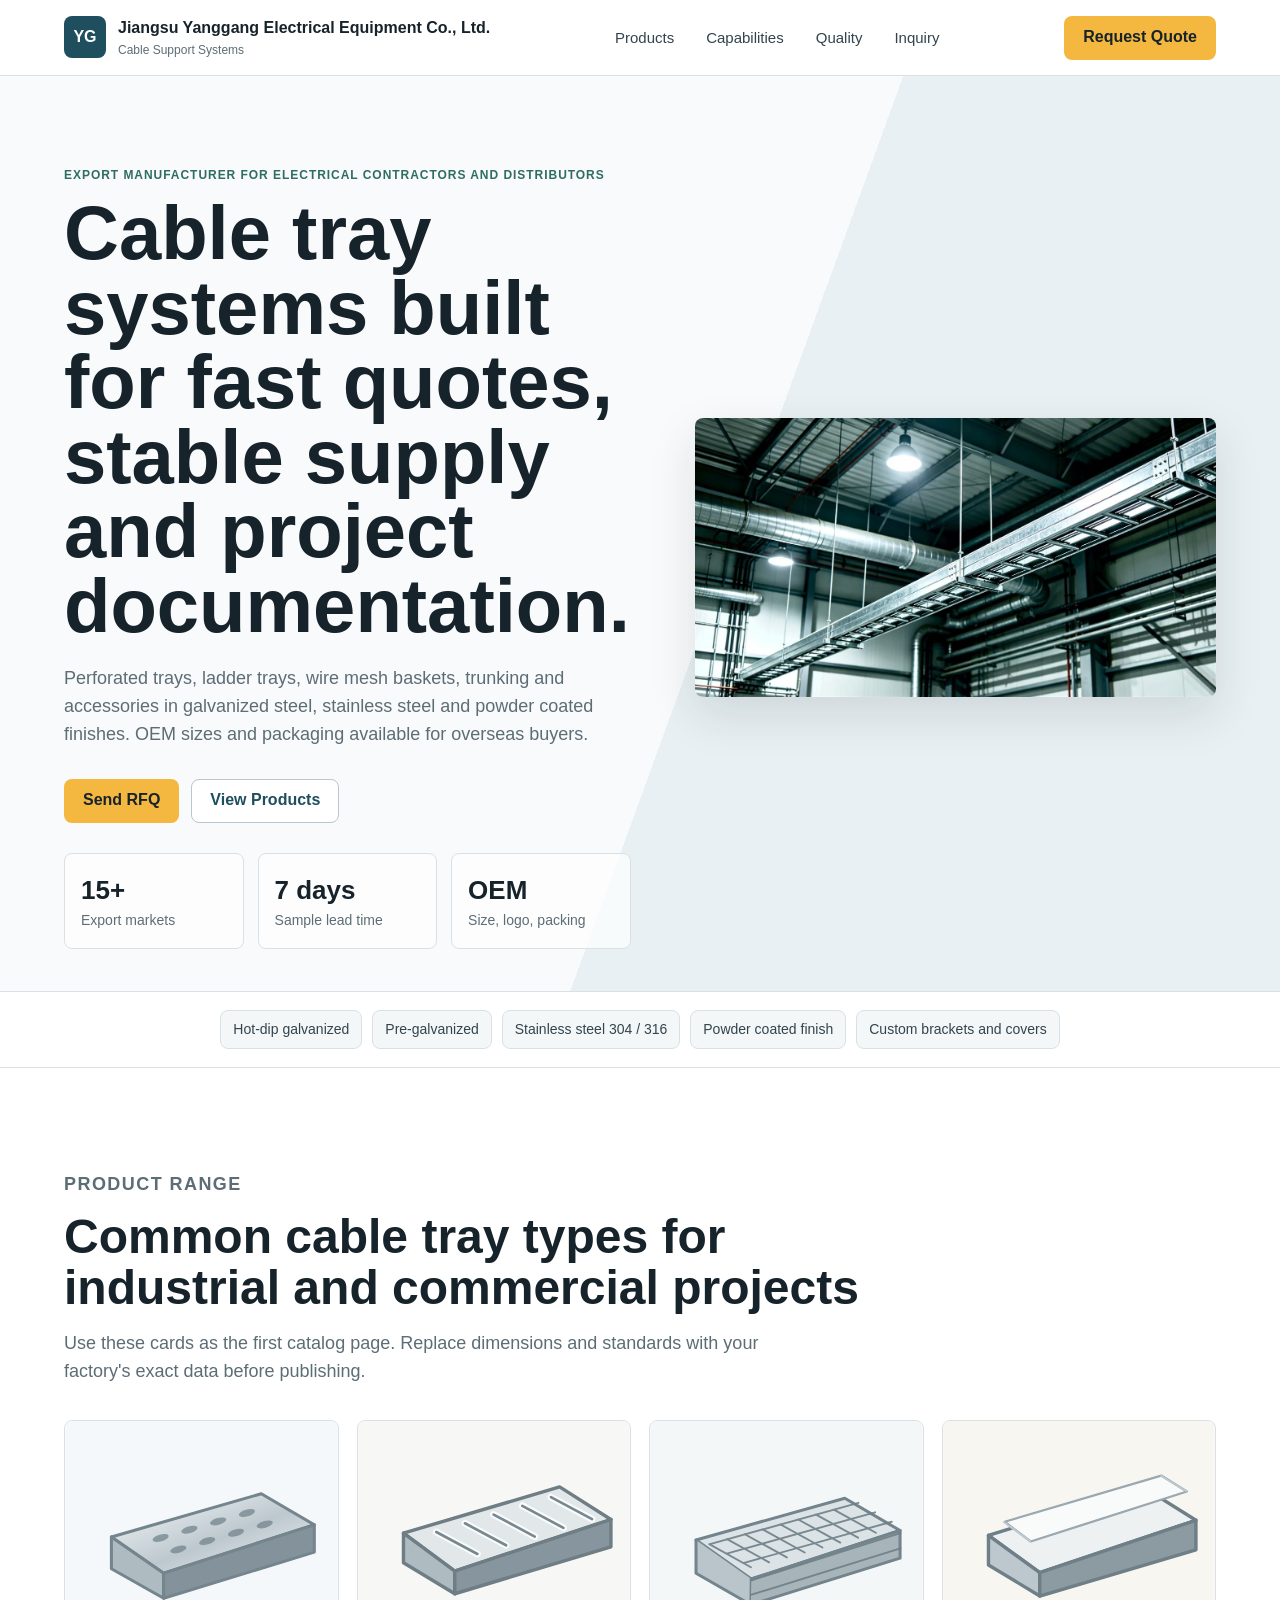
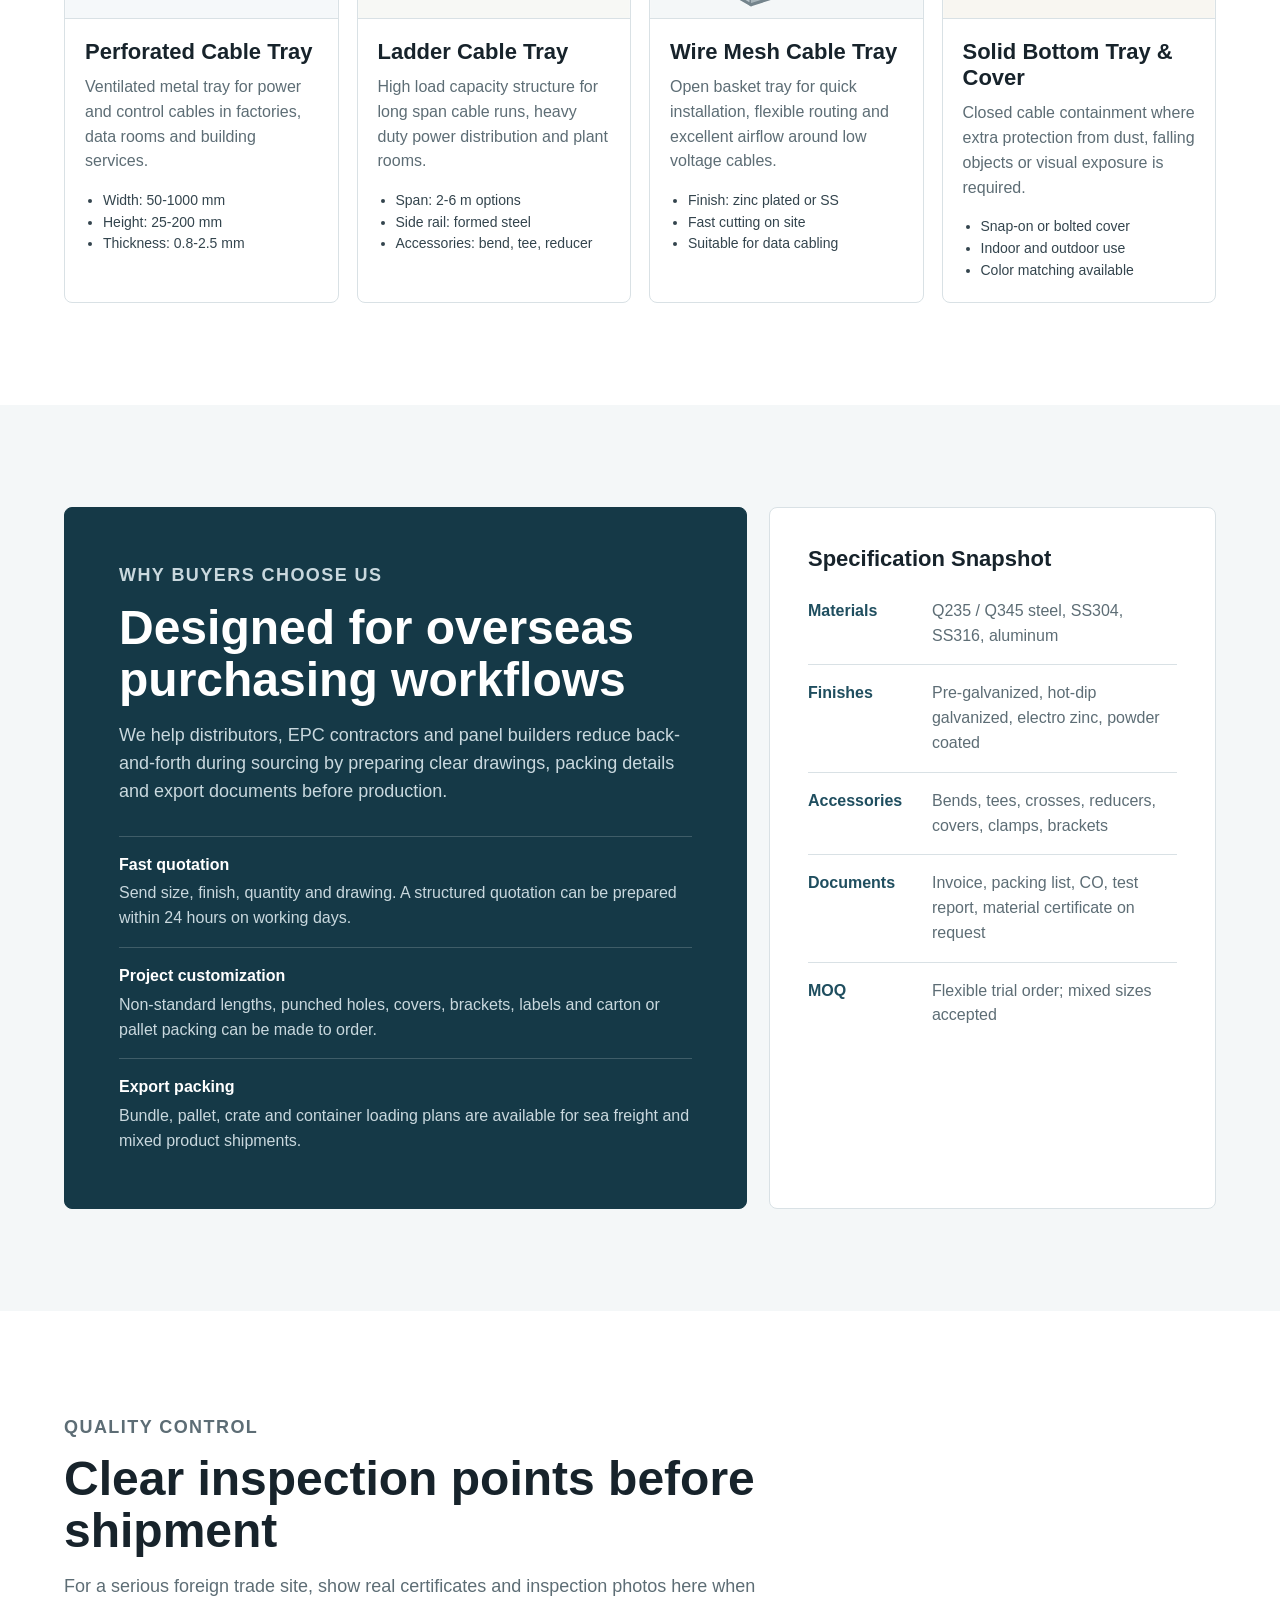
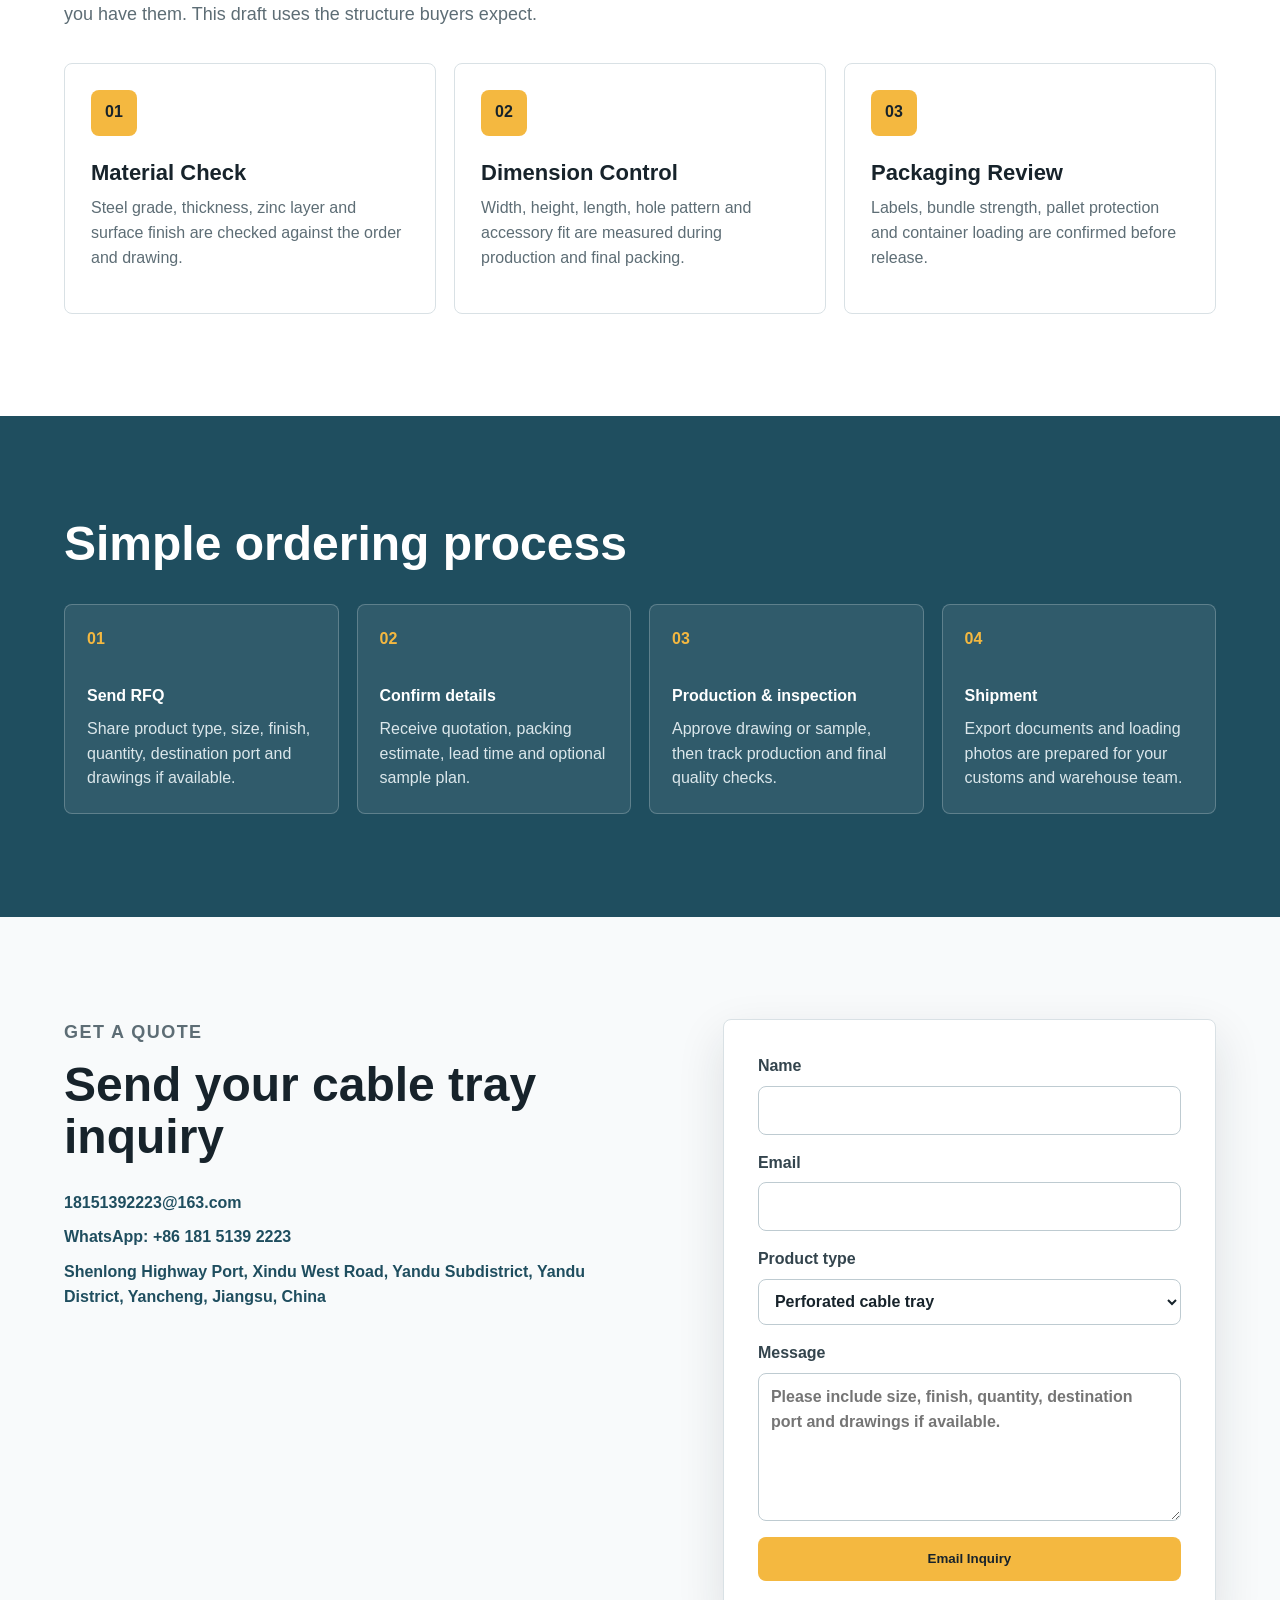
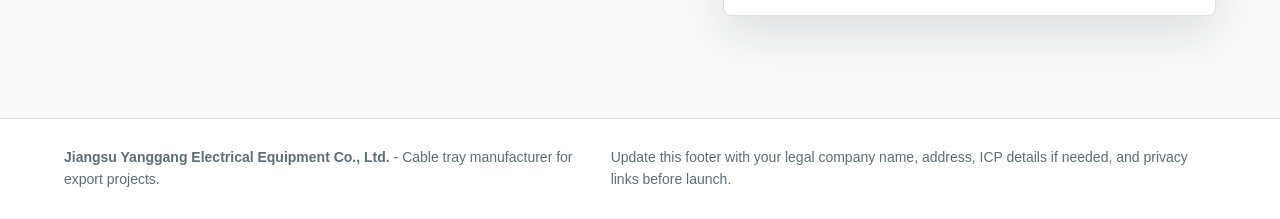
==== index.html @ 9229448a "Clean duplicate HTML and company name" ====
﻿<!doctype html>
<!-- Pages refresh: company name updated. -->
<html lang="en">
  <head>
    <meta charset="utf-8">
    <meta name="viewport" content="width=device-width, initial-scale=1">
    <title>Jiangsu Yanggang Electrical Equipment Co., Ltd. | Cable Tray Manufacturer for Export</title>
    <meta name="description" content="Export-ready cable tray systems: perforated, ladder, wire mesh, trunking and custom accessories with galvanized, stainless steel and powder coated finishes.">
    <link rel="icon" href="[data-uri]" type="image/svg+xml">
    <style>
:root {
  --ink: #17232b;
  --muted: #5d6d75;
  --line: #d9e1e5;
  --paper: #ffffff;
  --soft: #f4f7f8;
  --deep: #1f4e5f;
  --deep-2: #153947;
  --gold: #f4b840;
  --green: #2f6d62;
  --radius: 8px;
  --shadow: 0 18px 48px rgba(23, 35, 43, .12);
}

* {
  box-sizing: border-box;
}

html {
  scroll-behavior: smooth;
}

body {
  margin: 0;
  color: var(--ink);
  font-family: Arial, Helvetica, sans-serif;
  line-height: 1.55;
  background: var(--paper);
}

img {
  display: block;
  max-width: 100%;
}

a {
  color: inherit;
  text-decoration: none;
}

.site-header {
  position: sticky;
  top: 0;
  z-index: 10;
  display: flex;
  align-items: center;
  gap: 22px;
  min-height: 76px;
  padding: 14px clamp(18px, 5vw, 64px);
  background: rgba(255, 255, 255, .94);
  border-bottom: 1px solid var(--line);
  backdrop-filter: blur(14px);
}

.brand {
  display: flex;
  align-items: center;
  gap: 12px;
  min-width: 220px;
}

.brand-mark {
  display: grid;
  place-items: center;
  width: 42px;
  height: 42px;
  border-radius: 8px;
  color: #fff;
  font-weight: 800;
  background: var(--deep);
}

.brand strong,
.brand small {
  display: block;
}

.brand small {
  color: var(--muted);
  font-size: 12px;
}

.site-nav {
  display: flex;
  align-items: center;
  justify-content: center;
  gap: clamp(16px, 3vw, 32px);
  flex: 1;
  color: #33444d;
  font-size: 15px;
}

.site-nav a:hover {
  color: var(--deep);
}

.header-cta,
.btn {
  display: inline-flex;
  align-items: center;
  justify-content: center;
  min-height: 44px;
  padding: 0 18px;
  border: 1px solid transparent;
  border-radius: var(--radius);
  font-weight: 700;
  cursor: pointer;
}

.header-cta,
.btn.primary {
  color: #17232b;
  background: var(--gold);
}

.btn.secondary {
  color: var(--deep);
  background: #fff;
  border-color: #b8c7ce;
}

.nav-toggle {
  display: none;
  width: 42px;
  height: 42px;
  border: 1px solid var(--line);
  border-radius: var(--radius);
  background: #fff;
}

.nav-toggle span {
  display: block;
  width: 18px;
  height: 2px;
  margin: 4px auto;
  background: var(--ink);
}

.hero {
  display: grid;
  grid-template-columns: minmax(0, 1fr) minmax(420px, .92fr);
  align-items: center;
  gap: clamp(30px, 5vw, 70px);
  min-height: calc(100vh - 76px);
  padding: clamp(48px, 7vw, 92px) clamp(18px, 5vw, 64px) 42px;
  overflow: hidden;
  background: linear-gradient(110deg, #f8fafb 0%, #f8fafb 56%, #e8f0f3 56%, #e8f0f3 100%);
}

.eyebrow {
  margin: 0 0 12px;
  color: var(--green);
  font-size: 12px;
  font-weight: 800;
  letter-spacing: .08em;
  text-transform: uppercase;
}

h1,
h2,
h3,
p {
  margin-top: 0;
}

h1 {
  max-width: 820px;
  margin-bottom: 22px;
  font-size: clamp(40px, 6vw, 76px);
  line-height: .98;
  letter-spacing: 0;
}

h2 {
  margin-bottom: 16px;
  font-size: clamp(30px, 4vw, 48px);
  line-height: 1.08;
}

h3 {
  margin-bottom: 10px;
  font-size: 22px;
  line-height: 1.2;
}

.hero-text,
.section-head p,
.contact-copy p,
.panel p {
  max-width: 720px;
  color: var(--muted);
  font-size: 18px;
}

.hero-actions {
  display: flex;
  flex-wrap: wrap;
  gap: 12px;
  margin: 30px 0;
}

.hero-stats {
  display: grid;
  grid-template-columns: repeat(3, minmax(0, 1fr));
  gap: 14px;
  max-width: 620px;
  margin: 0;
}

.hero-stats div {
  padding: 16px;
  border: 1px solid var(--line);
  border-radius: var(--radius);
  background: rgba(255, 255, 255, .72);
}

.hero-stats dt {
  font-size: 26px;
  font-weight: 800;
}

.hero-stats dd {
  margin: 0;
  color: var(--muted);
  font-size: 14px;
}

.hero-media img {
  width: min(760px, 100%);
  margin-inline: auto;
  border-radius: var(--radius);
  box-shadow: var(--shadow);
}

.trust-strip {
  display: flex;
  flex-wrap: wrap;
  justify-content: center;
  gap: 10px;
  padding: 18px clamp(18px, 5vw, 64px);
  border-top: 1px solid var(--line);
  border-bottom: 1px solid var(--line);
  background: #fff;
}

.trust-strip span {
  padding: 8px 12px;
  border: 1px solid var(--line);
  border-radius: var(--radius);
  color: #33444d;
  font-size: 14px;
  background: var(--soft);
}

.section,
.split-section,
.contact-section,
.process {
  padding: clamp(62px, 8vw, 112px) clamp(18px, 5vw, 64px);
}

.section-head {
  max-width: 880px;
  margin-bottom: 34px;
}

.product-grid {
  display: grid;
  grid-template-columns: repeat(4, minmax(0, 1fr));
  gap: 18px;
}

.product-card {
  display: flex;
  flex-direction: column;
  overflow: hidden;
  border: 1px solid var(--line);
  border-radius: var(--radius);
  background: #fff;
}

.product-card img {
  aspect-ratio: 1.38;
  width: 100%;
  object-fit: cover;
  border-bottom: 1px solid var(--line);
}

.product-card div {
  padding: 20px;
}

.product-card p,
.quality-grid p,
.process span,
.feature-list span,
.site-footer p {
  color: var(--muted);
}

.product-card ul {
  padding-left: 18px;
  margin: 16px 0 0;
  color: #33444d;
  font-size: 14px;
}

.split-section {
  display: grid;
  grid-template-columns: minmax(0, 1.1fr) minmax(320px, .72fr);
  gap: 22px;
  background: var(--soft);
}

.panel,
.spec-table,
.quality-grid > div,
.inquiry-form {
  border-radius: var(--radius);
  border: 1px solid var(--line);
  background: #fff;
}

.panel.dark {
  padding: clamp(28px, 5vw, 54px);
  color: #fff;
  background: var(--deep-2);
  border-color: var(--deep-2);
}

.panel.dark .eyebrow,
.panel.dark p,
.panel.dark span {
  color: #c9d8de;
}

.feature-list {
  display: grid;
  gap: 16px;
  margin-top: 30px;
}

.feature-list div {
  padding-top: 16px;
  border-top: 1px solid rgba(255, 255, 255, .18);
}

.feature-list strong,
.feature-list span {
  display: block;
}

.feature-list strong {
  margin-bottom: 4px;
  color: #fff;
}

.spec-table {
  padding: clamp(24px, 4vw, 38px);
}

.spec-table dl {
  margin: 0;
}

.spec-table div {
  display: grid;
  grid-template-columns: 110px 1fr;
  gap: 14px;
  padding: 16px 0;
  border-bottom: 1px solid var(--line);
}

.spec-table div:last-child {
  border-bottom: 0;
}

.spec-table dt {
  color: var(--deep);
  font-weight: 800;
}

.spec-table dd {
  margin: 0;
  color: var(--muted);
}

.quality {
  background: #fff;
}

.quality-grid {
  display: grid;
  grid-template-columns: repeat(3, minmax(0, 1fr));
  gap: 18px;
}

.quality-grid > div {
  padding: 26px;
}

.icon {
  display: inline-flex;
  align-items: center;
  justify-content: center;
  width: 46px;
  height: 46px;
  margin-bottom: 24px;
  border-radius: var(--radius);
  color: #17232b;
  font-weight: 800;
  background: var(--gold);
}

.process {
  color: #fff;
  background: var(--deep);
}

.process h2 {
  max-width: 720px;
}

.process ol {
  display: grid;
  grid-template-columns: repeat(4, minmax(0, 1fr));
  gap: 18px;
  padding: 0;
  margin: 34px 0 0;
  list-style: none;
  counter-reset: steps;
}

.process li {
  counter-increment: steps;
  min-height: 188px;
  padding: 22px;
  border: 1px solid rgba(255, 255, 255, .22);
  border-radius: var(--radius);
  background: rgba(255, 255, 255, .08);
}

.process li::before {
  content: counter(steps, decimal-leading-zero);
  display: block;
  margin-bottom: 32px;
  color: var(--gold);
  font-weight: 800;
}

.process strong,
.process span {
  display: block;
}

.process span {
  margin-top: 8px;
  color: #dbe7eb;
}

.contact-section {
  display: grid;
  grid-template-columns: minmax(0, .85fr) minmax(360px, .72fr);
  gap: clamp(28px, 6vw, 82px);
  align-items: start;
  background: #f8fafb;
}

.contact-lines {
  display: grid;
  gap: 10px;
  margin-top: 28px;
  color: var(--deep);
  font-weight: 700;
}

.inquiry-form {
  display: grid;
  gap: 16px;
  padding: clamp(22px, 4vw, 34px);
  box-shadow: var(--shadow);
}

label {
  display: grid;
  gap: 7px;
  color: #33444d;
  font-weight: 700;
}

input,
select,
textarea {
  width: 100%;
  min-height: 46px;
  padding: 11px 12px;
  border: 1px solid #becbd1;
  border-radius: var(--radius);
  color: var(--ink);
  font: inherit;
  background: #fff;
}

textarea {
  resize: vertical;
}

input:focus,
select:focus,
textarea:focus {
  outline: 3px solid rgba(244, 184, 64, .35);
  border-color: #c9901f;
}

.site-footer {
  display: flex;
  justify-content: space-between;
  gap: 22px;
  padding: 28px clamp(18px, 5vw, 64px);
  border-top: 1px solid var(--line);
  background: #fff;
}

.site-footer p {
  margin: 0;
  font-size: 14px;
}

@media (max-width: 1080px) {
  .hero,
  .split-section,
  .contact-section {
    grid-template-columns: 1fr;
  }

  .hero {
    min-height: auto;
    background: #f8fafb;
  }

  .product-grid,
  .process ol {
    grid-template-columns: repeat(2, minmax(0, 1fr));
  }
}

@media (max-width: 760px) {
  .site-header {
    min-height: 68px;
    padding: 12px 16px;
  }

  .brand {
    min-width: 0;
  }

  .brand small,
  .header-cta {
    display: none;
  }

  .nav-toggle {
    display: block;
    margin-left: auto;
  }

  .site-nav {
    position: absolute;
    left: 16px;
    right: 16px;
    top: 68px;
    display: none;
    flex-direction: column;
    align-items: stretch;
    gap: 0;
    padding: 10px;
    border: 1px solid var(--line);
    border-radius: var(--radius);
    background: #fff;
    box-shadow: var(--shadow);
  }

  .site-nav.is-open {
    display: flex;
  }

  .site-nav a {
    padding: 12px;
  }

  h1 {
    font-size: 42px;
  }

  .hero-stats,
  .product-grid,
  .quality-grid,
  .process ol {
    grid-template-columns: 1fr;
  }

  .spec-table div {
    grid-template-columns: 1fr;
    gap: 4px;
  }

  .site-footer {
    display: block;
  }

  .site-footer p + p {
    margin-top: 10px;
  }
}

</style>
  </head>
  <body>
    <header class="site-header">
      <a class="brand" href="#top" aria-label="Jiangsu Yanggang Electrical Equipment Co., Ltd. home">
        <span class="brand-mark">YG</span>
        <span>
          <strong>Jiangsu Yanggang Electrical Equipment Co., Ltd.</strong>
          <small>Cable Support Systems</small>
        </span>
      </a>
      <button class="nav-toggle" type="button" aria-expanded="false" aria-controls="site-nav">
        <span></span><span></span><span></span>
      </button>
      <nav id="site-nav" class="site-nav" aria-label="Primary navigation">
        <a href="#products">Products</a>
        <a href="#capabilities">Capabilities</a>
        <a href="#quality">Quality</a>
        <a href="#contact">Inquiry</a>
      </nav>
      <a class="header-cta" href="#contact">Request Quote</a>
    </header>

    <main id="top">
      <section class="hero">
        <div class="hero-copy">
          <p class="eyebrow">Export manufacturer for electrical contractors and distributors</p>
          <h1>Cable tray systems built for fast quotes, stable supply and project documentation.</h1>
          <p class="hero-text">Perforated trays, ladder trays, wire mesh baskets, trunking and accessories in galvanized steel, stainless steel and powder coated finishes. OEM sizes and packaging available for overseas buyers.</p>
          <div class="hero-actions">
            <a class="btn primary" href="#contact">Send RFQ</a>
            <a class="btn secondary" href="#products">View Products</a>
          </div>
          <dl class="hero-stats" aria-label="Company highlights">
            <div><dt>15+</dt><dd>Export markets</dd></div>
            <div><dt>7 days</dt><dd>Sample lead time</dd></div>
            <div><dt>OEM</dt><dd>Size, logo, packing</dd></div>
          </dl>
        </div>
        <div class="hero-media">
          <img src="[data-uri]" alt="Galvanized ladder cable tray installed in an industrial plant">
        </div>
      </section>

      <section class="trust-strip" aria-label="Buyer trust signals">
        <span>Hot-dip galvanized</span>
        <span>Pre-galvanized</span>
        <span>Stainless steel 304 / 316</span>
        <span>Powder coated finish</span>
        <span>Custom brackets and covers</span>
      </section>

      <section id="products" class="section">
        <div class="section-head">
          <p class="eyebrow">Product range</p>
          <h2>Common cable tray types for industrial and commercial projects</h2>
          <p>Use these cards as the first catalog page. Replace dimensions and standards with your factory's exact data before publishing.</p>
        </div>
        <div class="product-grid">
          <article class="product-card">
            <img src="[data-uri]" alt="Perforated cable tray">
            <div>
              <h3>Perforated Cable Tray</h3>
              <p>Ventilated metal tray for power and control cables in factories, data rooms and building services.</p>
              <ul>
                <li>Width: 50-1000 mm</li>
                <li>Height: 25-200 mm</li>
                <li>Thickness: 0.8-2.5 mm</li>
              </ul>
            </div>
          </article>
          <article class="product-card">
            <img src="[data-uri]" alt="Ladder cable tray">
            <div>
              <h3>Ladder Cable Tray</h3>
              <p>High load capacity structure for long span cable runs, heavy duty power distribution and plant rooms.</p>
              <ul>
                <li>Span: 2-6 m options</li>
                <li>Side rail: formed steel</li>
                <li>Accessories: bend, tee, reducer</li>
              </ul>
            </div>
          </article>
          <article class="product-card">
            <img src="[data-uri]" alt="Wire mesh cable tray">
            <div>
              <h3>Wire Mesh Cable Tray</h3>
              <p>Open basket tray for quick installation, flexible routing and excellent airflow around low voltage cables.</p>
              <ul>
                <li>Finish: zinc plated or SS</li>
                <li>Fast cutting on site</li>
                <li>Suitable for data cabling</li>
              </ul>
            </div>
          </article>
          <article class="product-card">
            <img src="[data-uri]" alt="Solid bottom cable tray">
            <div>
              <h3>Solid Bottom Tray & Cover</h3>
              <p>Closed cable containment where extra protection from dust, falling objects or visual exposure is required.</p>
              <ul>
                <li>Snap-on or bolted cover</li>
                <li>Indoor and outdoor use</li>
                <li>Color matching available</li>
              </ul>
            </div>
          </article>
        </div>
      </section>

      <section id="capabilities" class="split-section">
        <div class="panel dark">
          <p class="eyebrow">Why buyers choose us</p>
          <h2>Designed for overseas purchasing workflows</h2>
          <p>We help distributors, EPC contractors and panel builders reduce back-and-forth during sourcing by preparing clear drawings, packing details and export documents before production.</p>
          <div class="feature-list">
            <div>
              <strong>Fast quotation</strong>
              <span>Send size, finish, quantity and drawing. A structured quotation can be prepared within 24 hours on working days.</span>
            </div>
            <div>
              <strong>Project customization</strong>
              <span>Non-standard lengths, punched holes, covers, brackets, labels and carton or pallet packing can be made to order.</span>
            </div>
            <div>
              <strong>Export packing</strong>
              <span>Bundle, pallet, crate and container loading plans are available for sea freight and mixed product shipments.</span>
            </div>
          </div>
        </div>
        <div class="spec-table" aria-label="Specification overview">
          <h3>Specification Snapshot</h3>
          <dl>
            <div><dt>Materials</dt><dd>Q235 / Q345 steel, SS304, SS316, aluminum</dd></div>
            <div><dt>Finishes</dt><dd>Pre-galvanized, hot-dip galvanized, electro zinc, powder coated</dd></div>
            <div><dt>Accessories</dt><dd>Bends, tees, crosses, reducers, covers, clamps, brackets</dd></div>
            <div><dt>Documents</dt><dd>Invoice, packing list, CO, test report, material certificate on request</dd></div>
            <div><dt>MOQ</dt><dd>Flexible trial order; mixed sizes accepted</dd></div>
          </dl>
        </div>
      </section>

      <section id="quality" class="section quality">
        <div class="section-head">
          <p class="eyebrow">Quality control</p>
          <h2>Clear inspection points before shipment</h2>
          <p>For a serious foreign trade site, show real certificates and inspection photos here when you have them. This draft uses the structure buyers expect.</p>
        </div>
        <div class="quality-grid">
          <div>
            <span class="icon">01</span>
            <h3>Material Check</h3>
            <p>Steel grade, thickness, zinc layer and surface finish are checked against the order and drawing.</p>
          </div>
          <div>
            <span class="icon">02</span>
            <h3>Dimension Control</h3>
            <p>Width, height, length, hole pattern and accessory fit are measured during production and final packing.</p>
          </div>
          <div>
            <span class="icon">03</span>
            <h3>Packaging Review</h3>
            <p>Labels, bundle strength, pallet protection and container loading are confirmed before release.</p>
          </div>
        </div>
      </section>

      <section class="process">
        <h2>Simple ordering process</h2>
        <ol>
          <li><strong>Send RFQ</strong><span>Share product type, size, finish, quantity, destination port and drawings if available.</span></li>
          <li><strong>Confirm details</strong><span>Receive quotation, packing estimate, lead time and optional sample plan.</span></li>
          <li><strong>Production & inspection</strong><span>Approve drawing or sample, then track production and final quality checks.</span></li>
          <li><strong>Shipment</strong><span>Export documents and loading photos are prepared for your customs and warehouse team.</span></li>
        </ol>
      </section>

      <section id="contact" class="contact-section">
        <div class="contact-copy">
          <p class="eyebrow">Get a quote</p>
          <h2>Send your cable tray inquiry</h2>
          <div class="contact-lines">
            <a href="mailto:18151392223@163.com">18151392223@163.com</a>
            <a href="https://wa.me/8618151392223">WhatsApp: +86 181 5139 2223</a>
            <span>Shenlong Highway Port, Xindu West Road, Yandu Subdistrict, Yandu District, Yancheng, Jiangsu, China</span>
          </div>
        </div>
        <form class="inquiry-form" action="mailto:18151392223@163.com" method="post" enctype="text/plain">
          <label>
            Name
            <input name="name" autocomplete="name" required>
          </label>
          <label>
            Email
            <input type="email" name="email" autocomplete="email" required>
          </label>
          <label>
            Product type
            <select name="product">
              <option>Perforated cable tray</option>
              <option>Ladder cable tray</option>
              <option>Wire mesh cable tray</option>
              <option>Solid bottom tray</option>
              <option>Accessories / custom parts</option>
            </select>
          </label>
          <label>
            Message
            <textarea name="message" rows="5" placeholder="Please include size, finish, quantity, destination port and drawings if available." required></textarea>
          </label>
          <button class="btn primary" type="submit">Email Inquiry</button>
        </form>
      </section>
    </main>

    <footer class="site-footer">
      <p><strong>Jiangsu Yanggang Electrical Equipment Co., Ltd.</strong> - Cable tray manufacturer for export projects.</p>
      <p>Update this footer with your legal company name, address, ICP details if needed, and privacy links before launch.</p>
    </footer>

    <script>
const navToggle = document.querySelector(".nav-toggle");
const siteNav = document.querySelector("#site-nav");

if (navToggle && siteNav) {
  navToggle.addEventListener("click", () => {
    const isOpen = siteNav.classList.toggle("is-open");
    navToggle.setAttribute("aria-expanded", String(isOpen));
  });

  siteNav.addEventListener("click", (event) => {
    if (event.target instanceof HTMLAnchorElement) {
      siteNav.classList.remove("is-open");
      navToggle.setAttribute("aria-expanded", "false");
    }
  });
}

</script>
  </body>
</html>
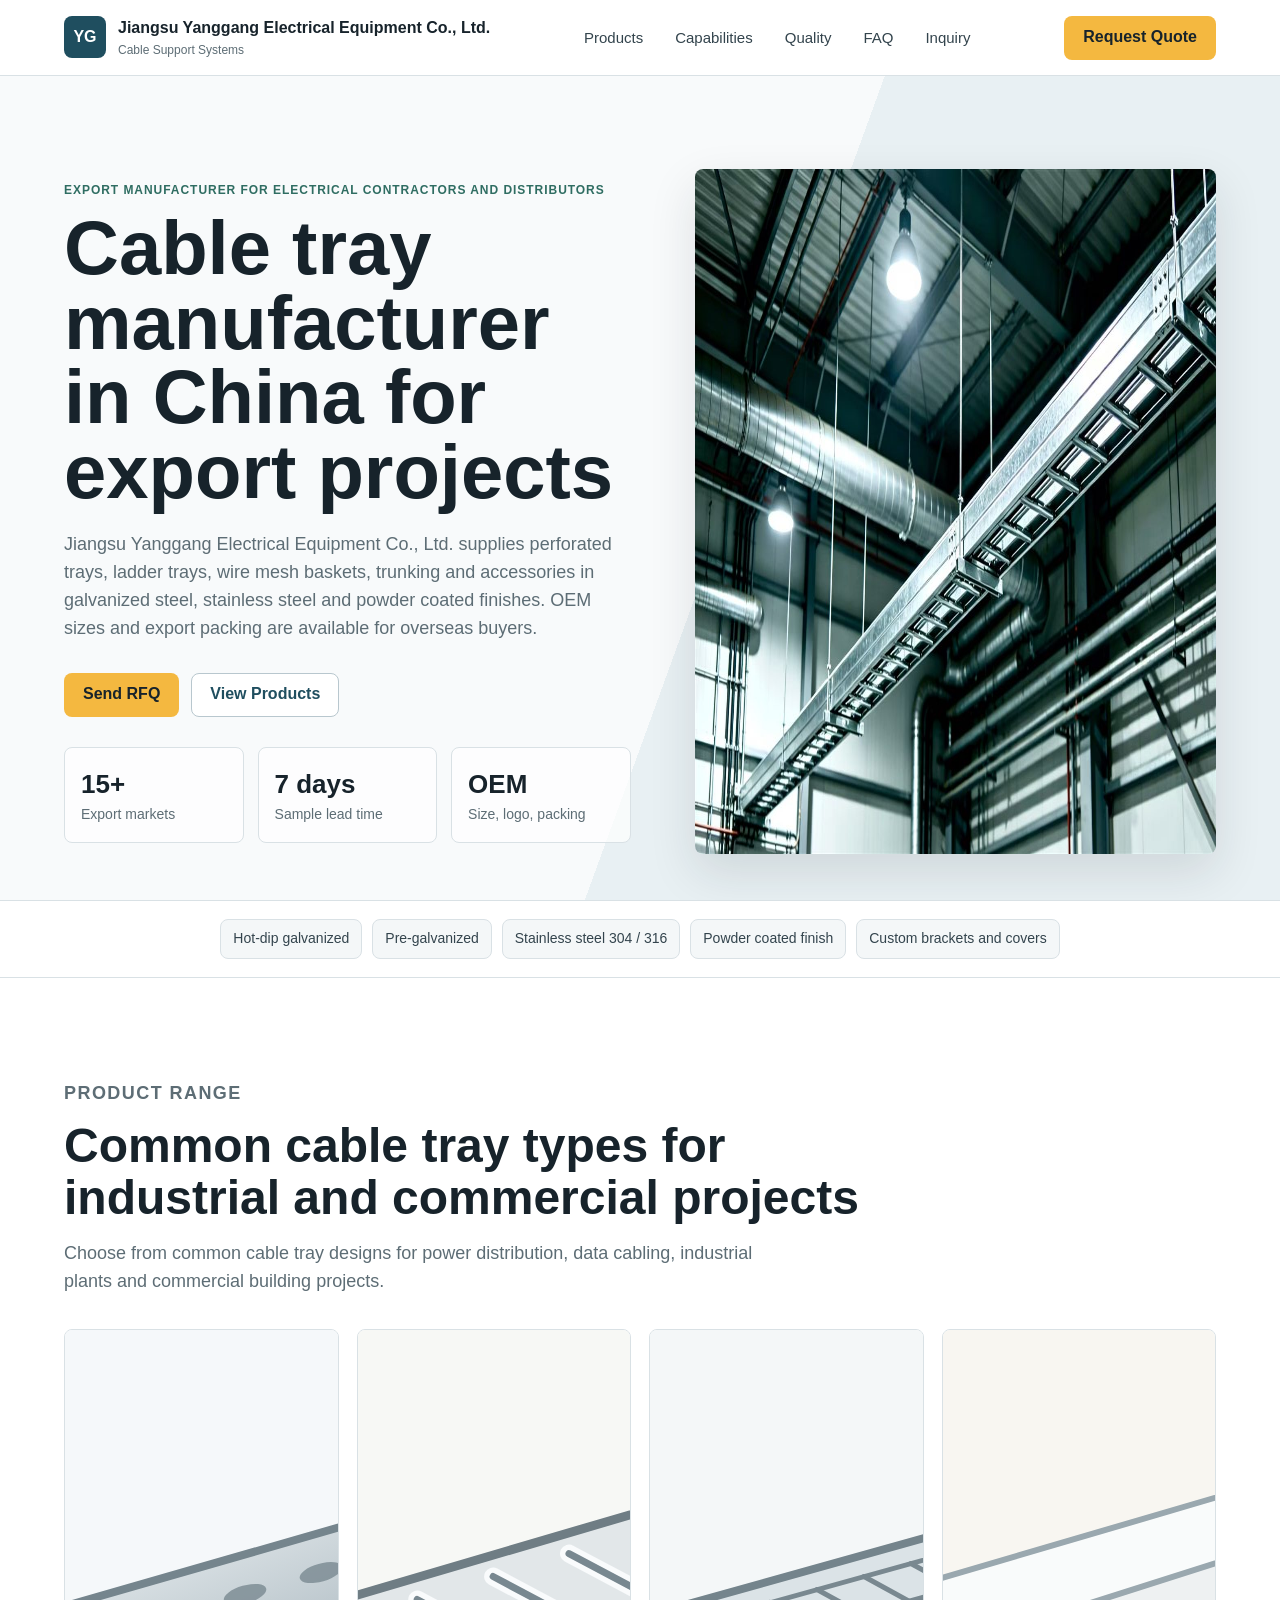
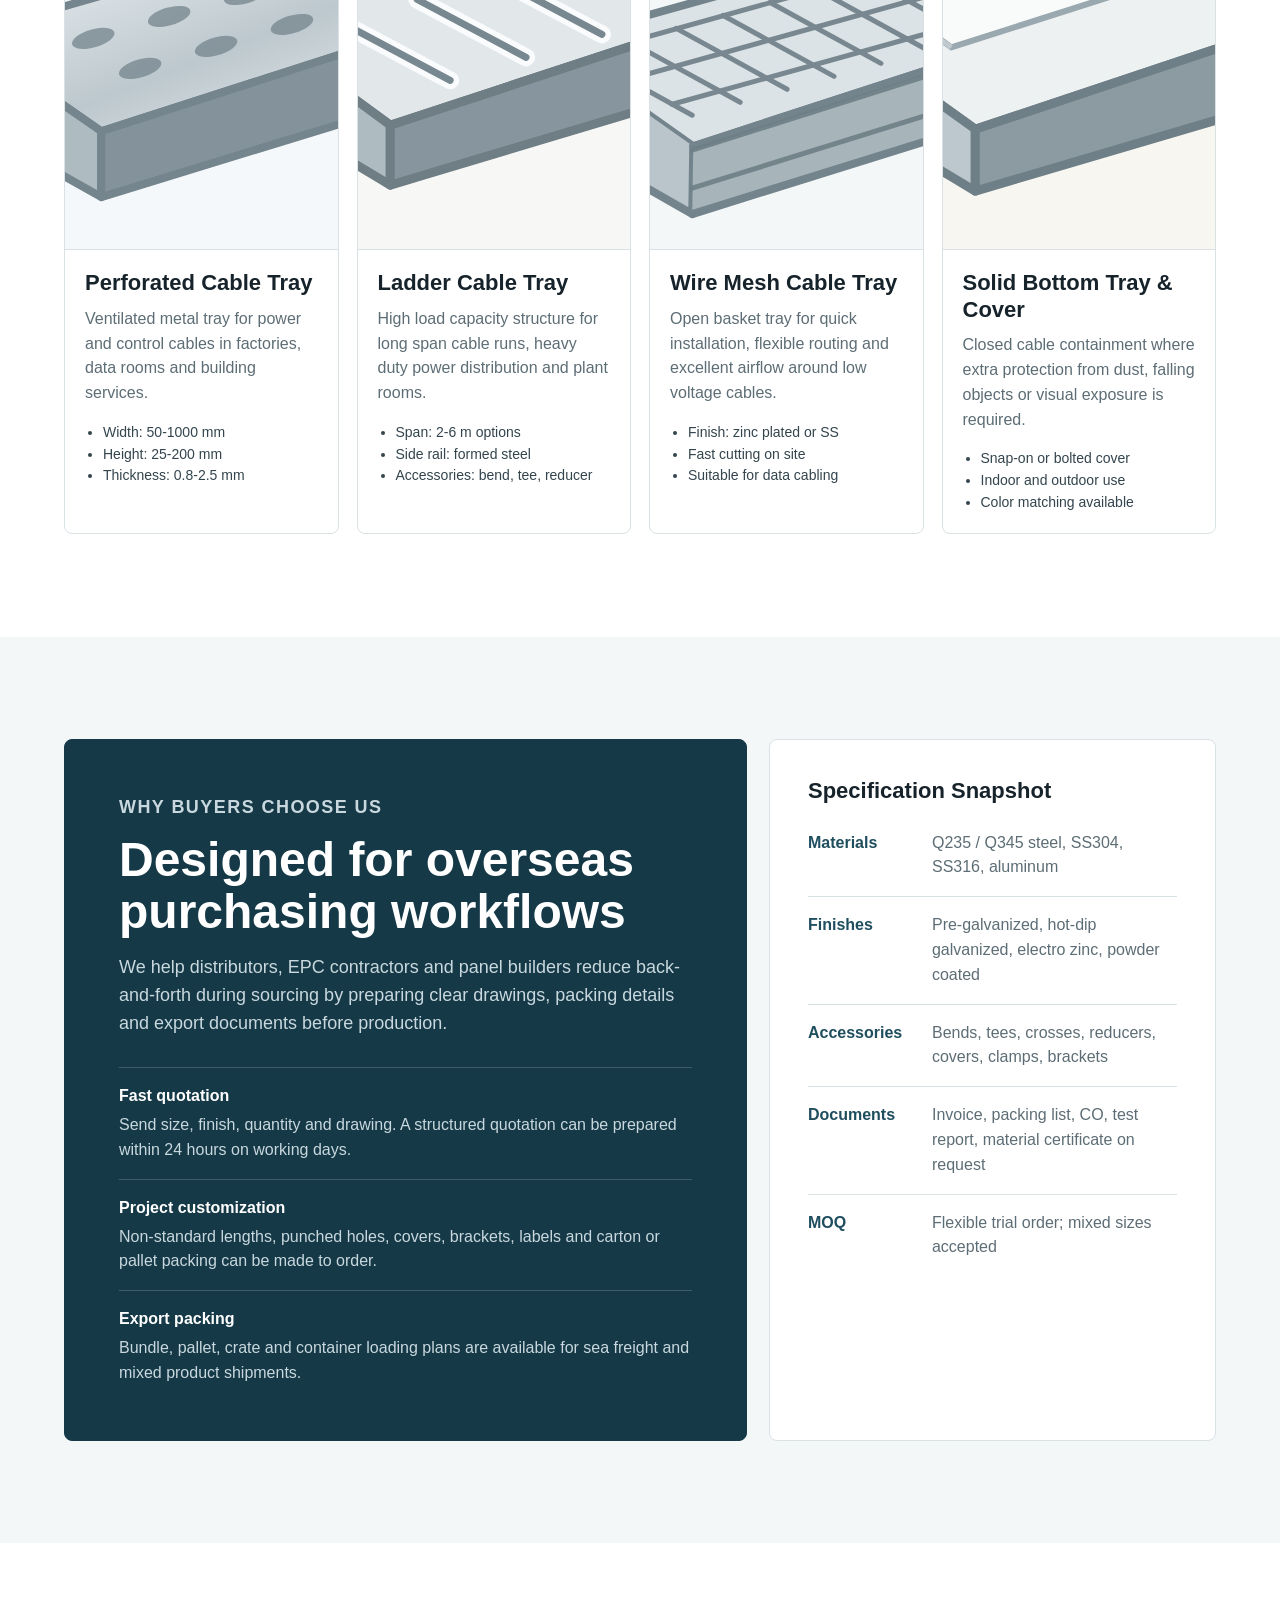
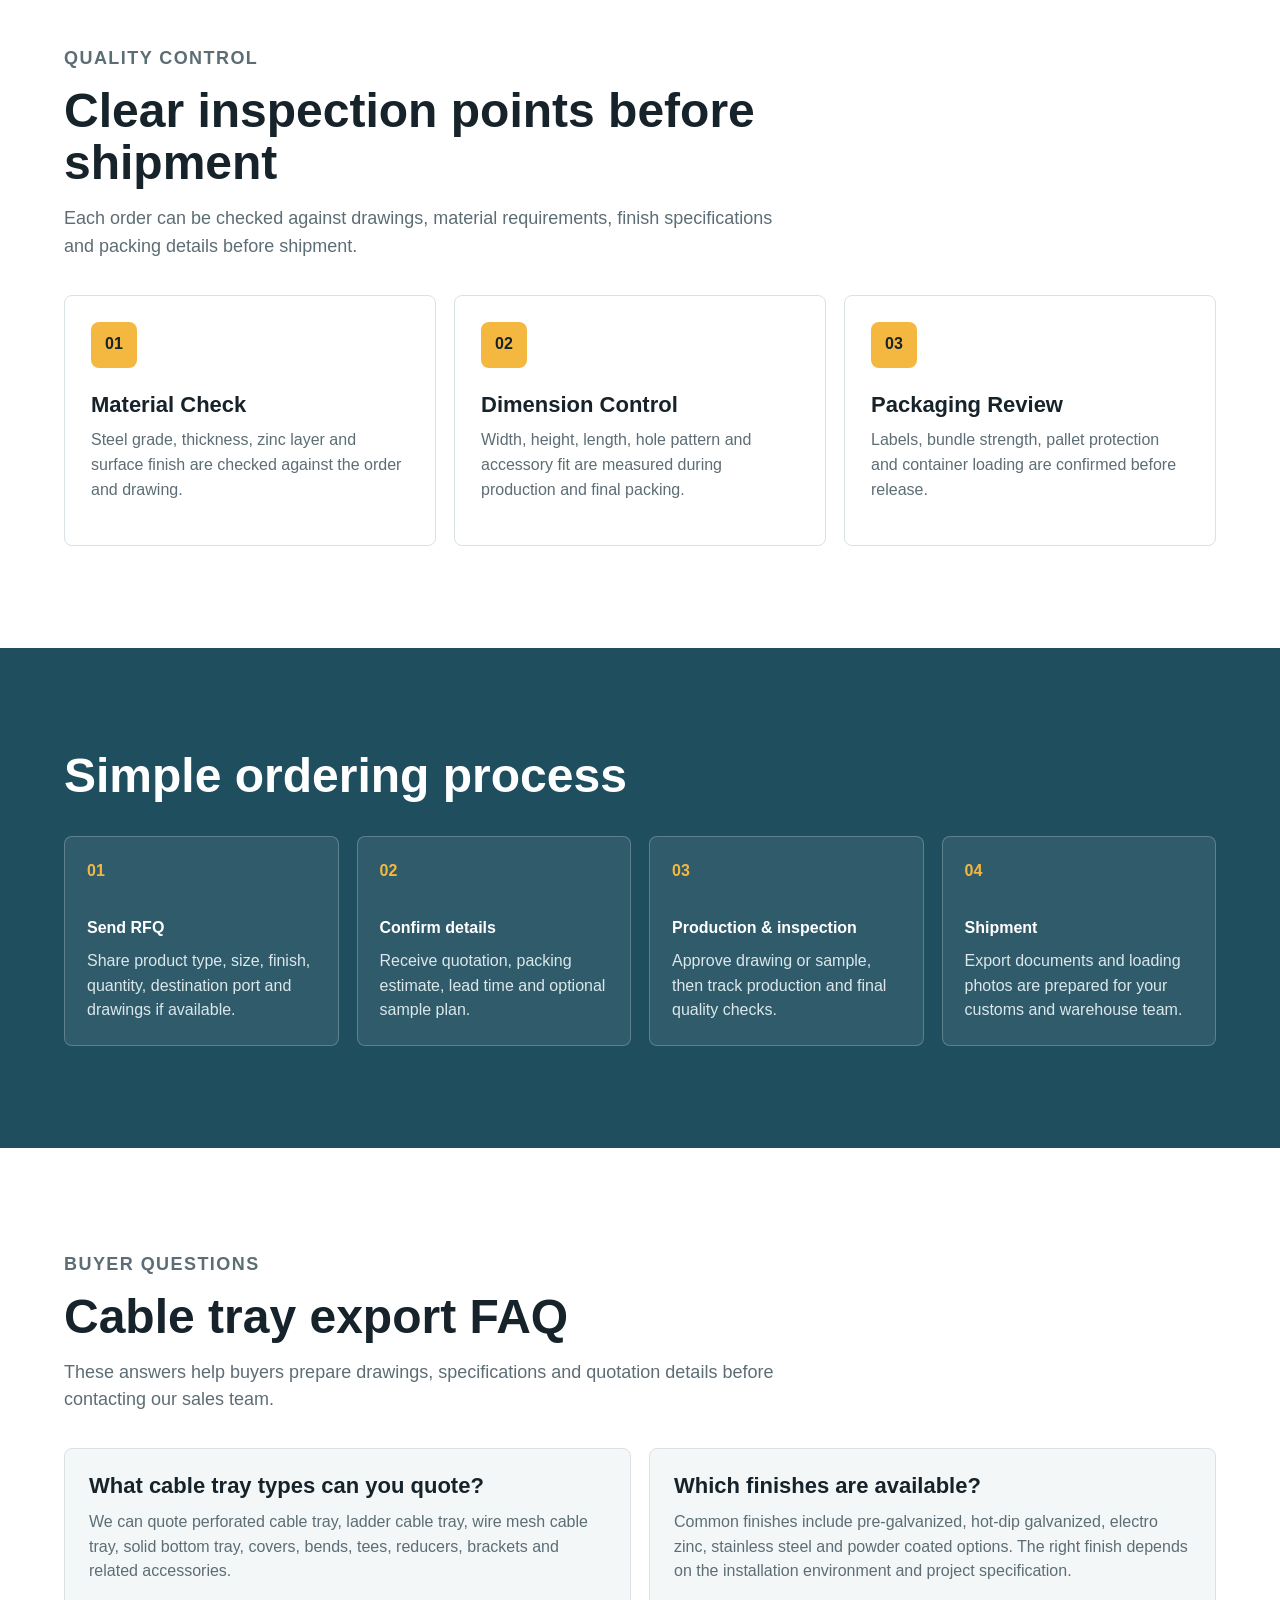
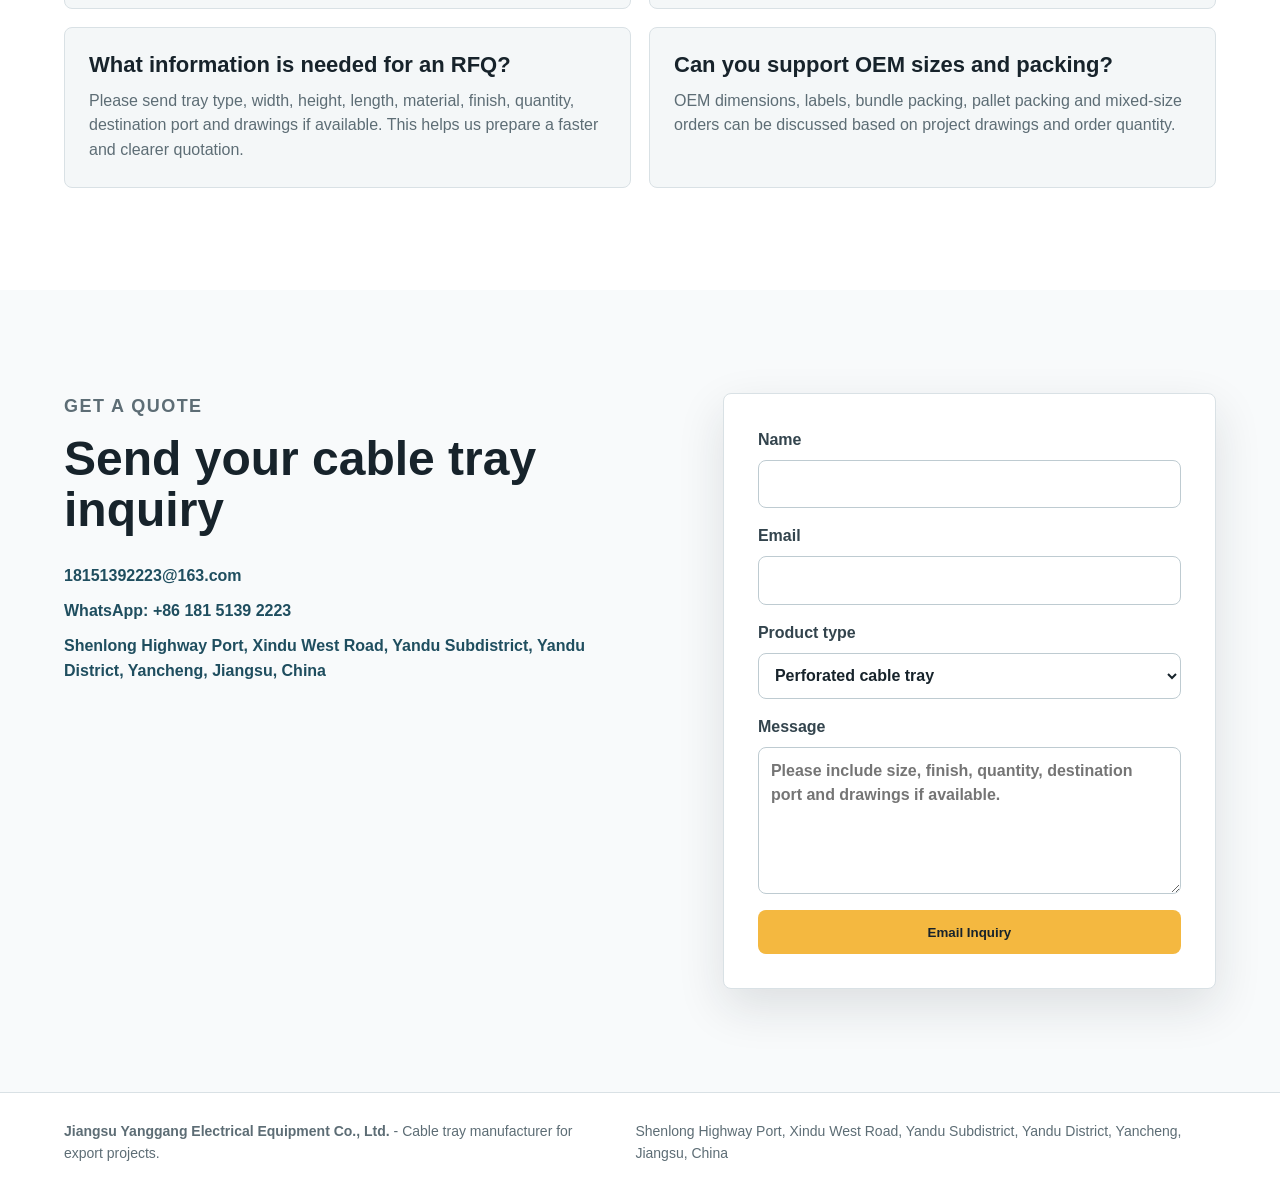
==== commit 099a6eb7: "Improve SEO metadata and export content" ====
--- a/index.html
+++ b/index.html
@@ -4,8 +4,18 @@
   <head>
     <meta charset="utf-8">
     <meta name="viewport" content="width=device-width, initial-scale=1">
-    <title>Jiangsu Yanggang Electrical Equipment Co., Ltd. | Cable Tray Manufacturer for Export</title>
-    <meta name="description" content="Export-ready cable tray systems: perforated, ladder, wire mesh, trunking and custom accessories with galvanized, stainless steel and powder coated finishes.">
+    <title>Cable Tray Manufacturer China | Jiangsu Yanggang Electrical Equipment</title>
+    <meta name="description" content="Jiangsu Yanggang Electrical Equipment supplies perforated, ladder, wire mesh and galvanized cable tray systems for export projects. Send drawings for a fast RFQ.">
+    <meta name="robots" content="index, follow">
+    <link rel="canonical" href="https://ygdqjt.github.io/cable-tray-website/">
+    <meta property="og:type" content="website">
+    <meta property="og:url" content="https://ygdqjt.github.io/cable-tray-website/">
+    <meta property="og:title" content="Cable Tray Manufacturer China | Jiangsu Yanggang Electrical Equipment">
+    <meta property="og:description" content="Export-ready cable tray systems including perforated tray, ladder tray, wire mesh tray, trunking and accessories.">
+    <meta property="og:site_name" content="Jiangsu Yanggang Electrical Equipment Co., Ltd.">
+    <meta name="twitter:card" content="summary_large_image">
+    <meta name="twitter:title" content="Cable Tray Manufacturer China | Jiangsu Yanggang Electrical Equipment">
+    <meta name="twitter:description" content="Perforated, ladder, wire mesh and galvanized cable tray systems for overseas buyers.">
     <link rel="icon" href="[data-uri]" type="image/svg+xml">
     <style>
 :root {
@@ -468,6 +478,28 @@
   color: #dbe7eb;
 }
 
+.faq-section {
+  background: #fff;
+}
+
+.faq-grid {
+  display: grid;
+  grid-template-columns: repeat(2, minmax(0, 1fr));
+  gap: 18px;
+}
+
+.faq-grid article {
+  padding: 24px;
+  border: 1px solid var(--line);
+  border-radius: var(--radius);
+  background: var(--soft);
+}
+
+.faq-grid p {
+  margin-bottom: 0;
+  color: var(--muted);
+}
+
 .contact-section {
   display: grid;
   grid-template-columns: minmax(0, .85fr) minmax(360px, .72fr);
@@ -604,6 +636,7 @@
 
   .hero-stats,
   .product-grid,
+  .faq-grid,
   .quality-grid,
   .process ol {
     grid-template-columns: 1fr;
@@ -624,6 +657,53 @@
 }
 
 </style>
+    <script type="application/ld+json">
+      {
+        "@context": "https://schema.org",
+        "@type": "Organization",
+        "name": "Jiangsu Yanggang Electrical Equipment Co., Ltd.",
+        "url": "https://ygdqjt.github.io/cable-tray-website/",
+        "email": "18151392223@163.com",
+        "telephone": "+8618151392223",
+        "address": {
+          "@type": "PostalAddress",
+          "streetAddress": "Shenlong Highway Port, Xindu West Road, Yandu Subdistrict",
+          "addressLocality": "Yancheng",
+          "addressRegion": "Jiangsu",
+          "addressCountry": "CN"
+        },
+        "makesOffer": [
+          {
+            "@type": "Offer",
+            "itemOffered": {
+              "@type": "Product",
+              "name": "Perforated Cable Tray"
+            }
+          },
+          {
+            "@type": "Offer",
+            "itemOffered": {
+              "@type": "Product",
+              "name": "Ladder Cable Tray"
+            }
+          },
+          {
+            "@type": "Offer",
+            "itemOffered": {
+              "@type": "Product",
+              "name": "Wire Mesh Cable Tray"
+            }
+          }
+        ],
+        "contactPoint": {
+          "@type": "ContactPoint",
+          "contactType": "sales",
+          "email": "18151392223@163.com",
+          "telephone": "+8618151392223",
+          "availableLanguage": ["en", "zh"]
+        }
+      }
+    </script>
   </head>
   <body>
     <header class="site-header">
@@ -641,6 +721,7 @@
         <a href="#products">Products</a>
         <a href="#capabilities">Capabilities</a>
         <a href="#quality">Quality</a>
+        <a href="#faq">FAQ</a>
         <a href="#contact">Inquiry</a>
       </nav>
       <a class="header-cta" href="#contact">Request Quote</a>
@@ -650,8 +731,8 @@
       <section class="hero">
         <div class="hero-copy">
           <p class="eyebrow">Export manufacturer for electrical contractors and distributors</p>
-          <h1>Cable tray systems built for fast quotes, stable supply and project documentation.</h1>
-          <p class="hero-text">Perforated trays, ladder trays, wire mesh baskets, trunking and accessories in galvanized steel, stainless steel and powder coated finishes. OEM sizes and packaging available for overseas buyers.</p>
+          <h1>Cable tray manufacturer in China for export projects</h1>
+          <p class="hero-text">Jiangsu Yanggang Electrical Equipment Co., Ltd. supplies perforated trays, ladder trays, wire mesh baskets, trunking and accessories in galvanized steel, stainless steel and powder coated finishes. OEM sizes and export packing are available for overseas buyers.</p>
           <div class="hero-actions">
             <a class="btn primary" href="#contact">Send RFQ</a>
             <a class="btn secondary" href="#products">View Products</a>
@@ -663,7 +744,7 @@
           </dl>
         </div>
         <div class="hero-media">
-          <img src="[data-uri]" alt="Galvanized ladder cable tray installed in an industrial plant">
+          <img src="[data-uri]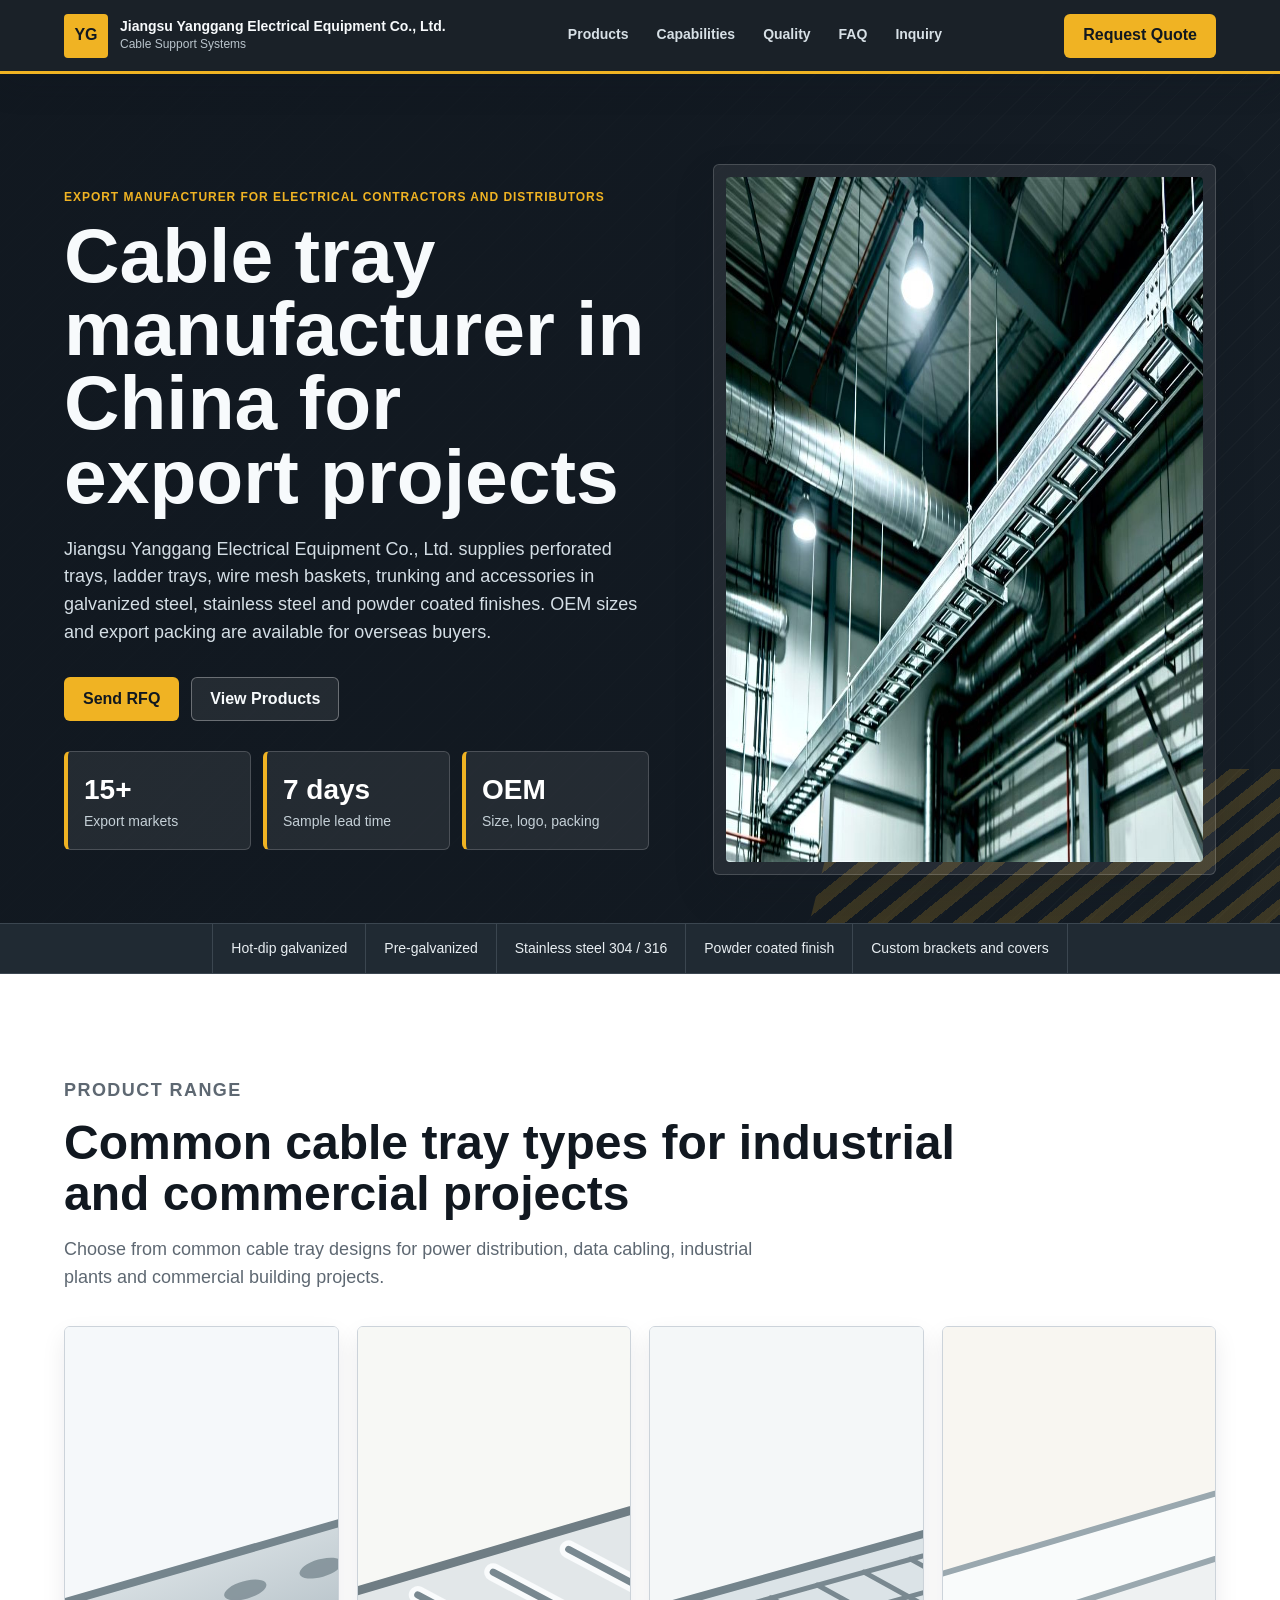
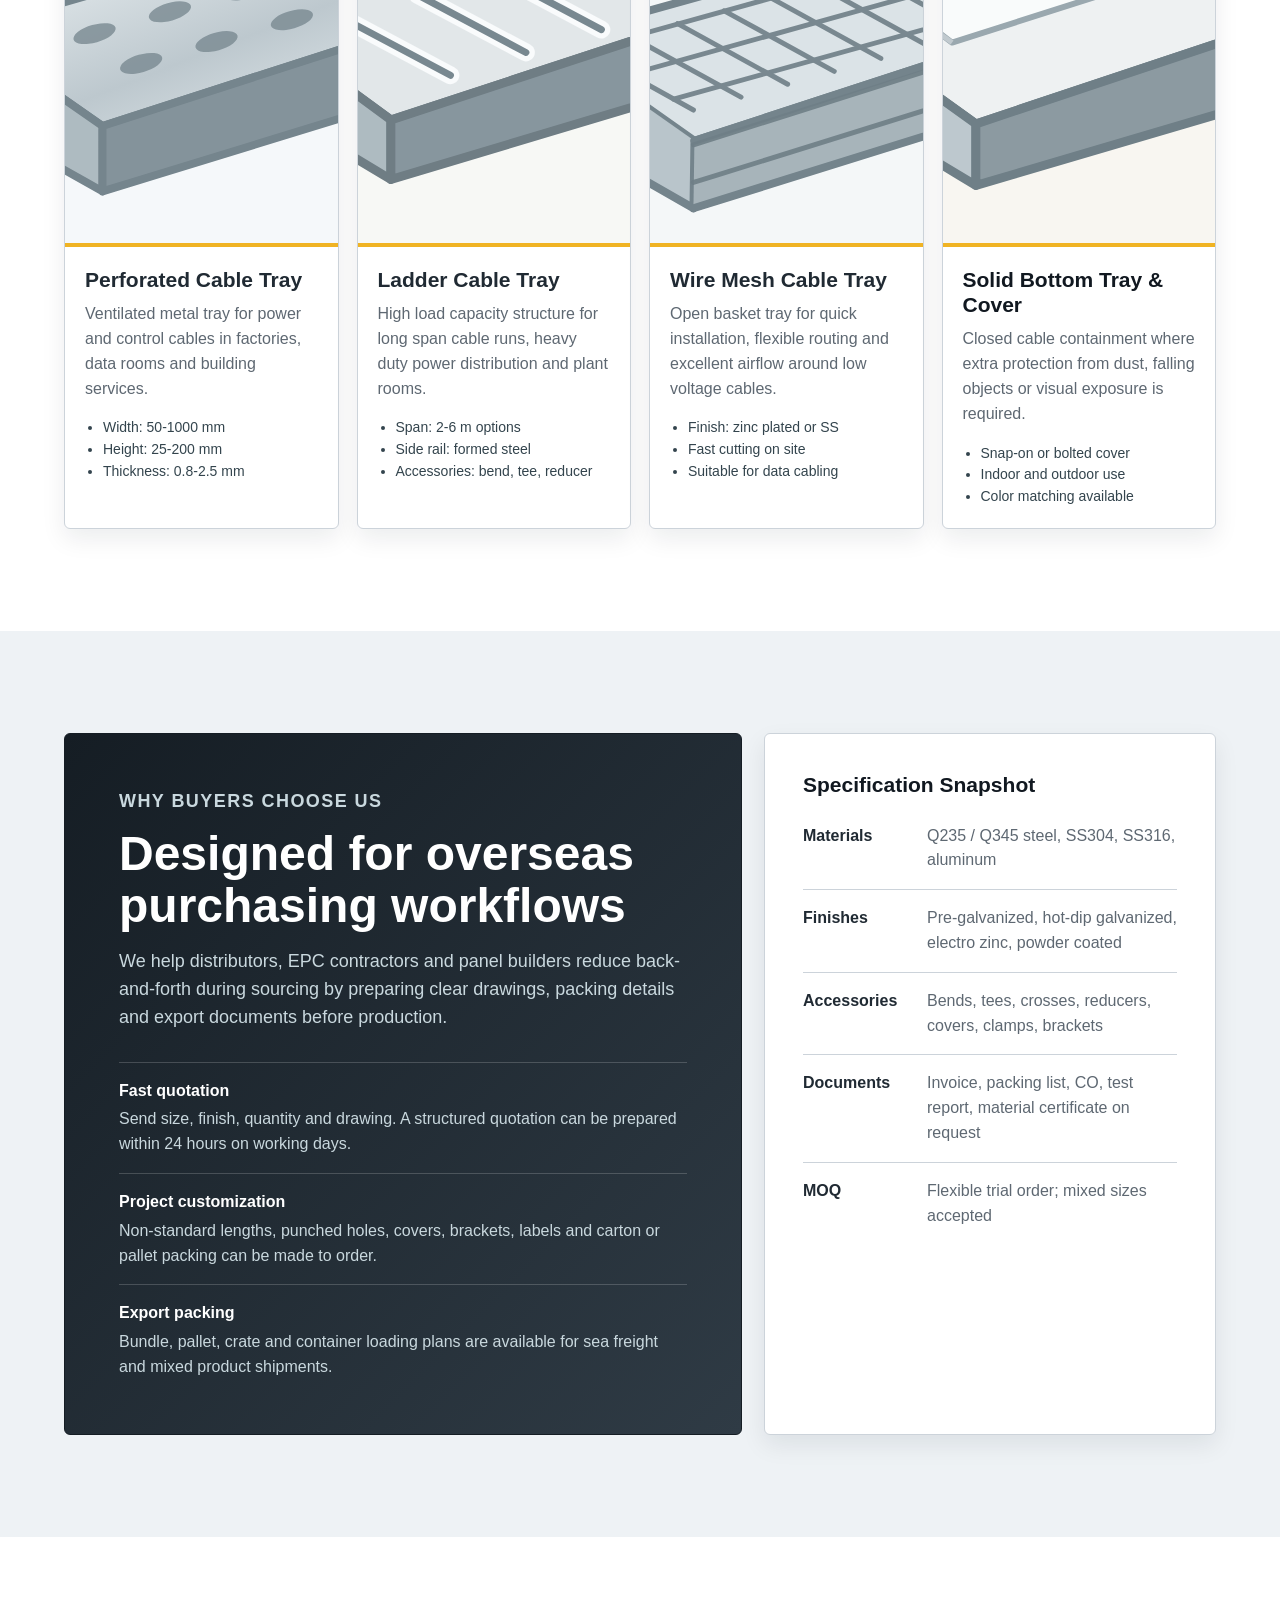
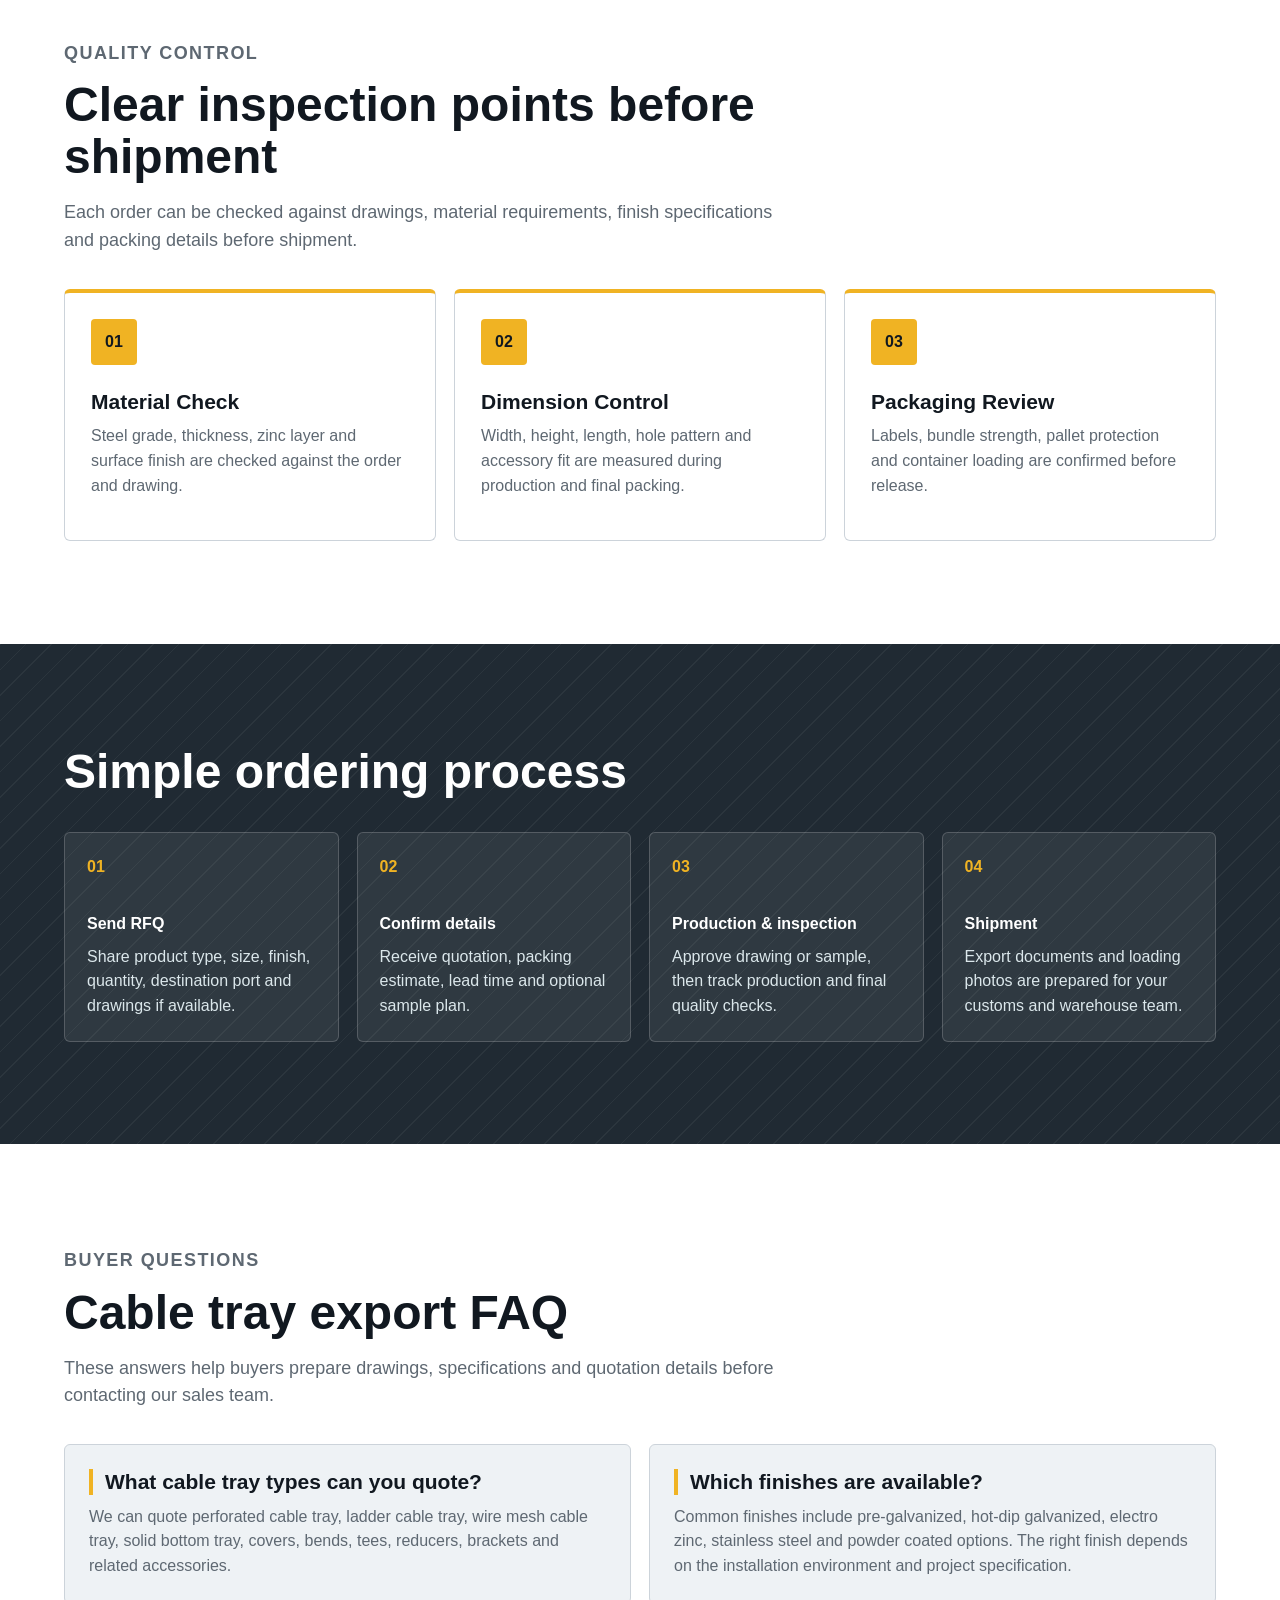
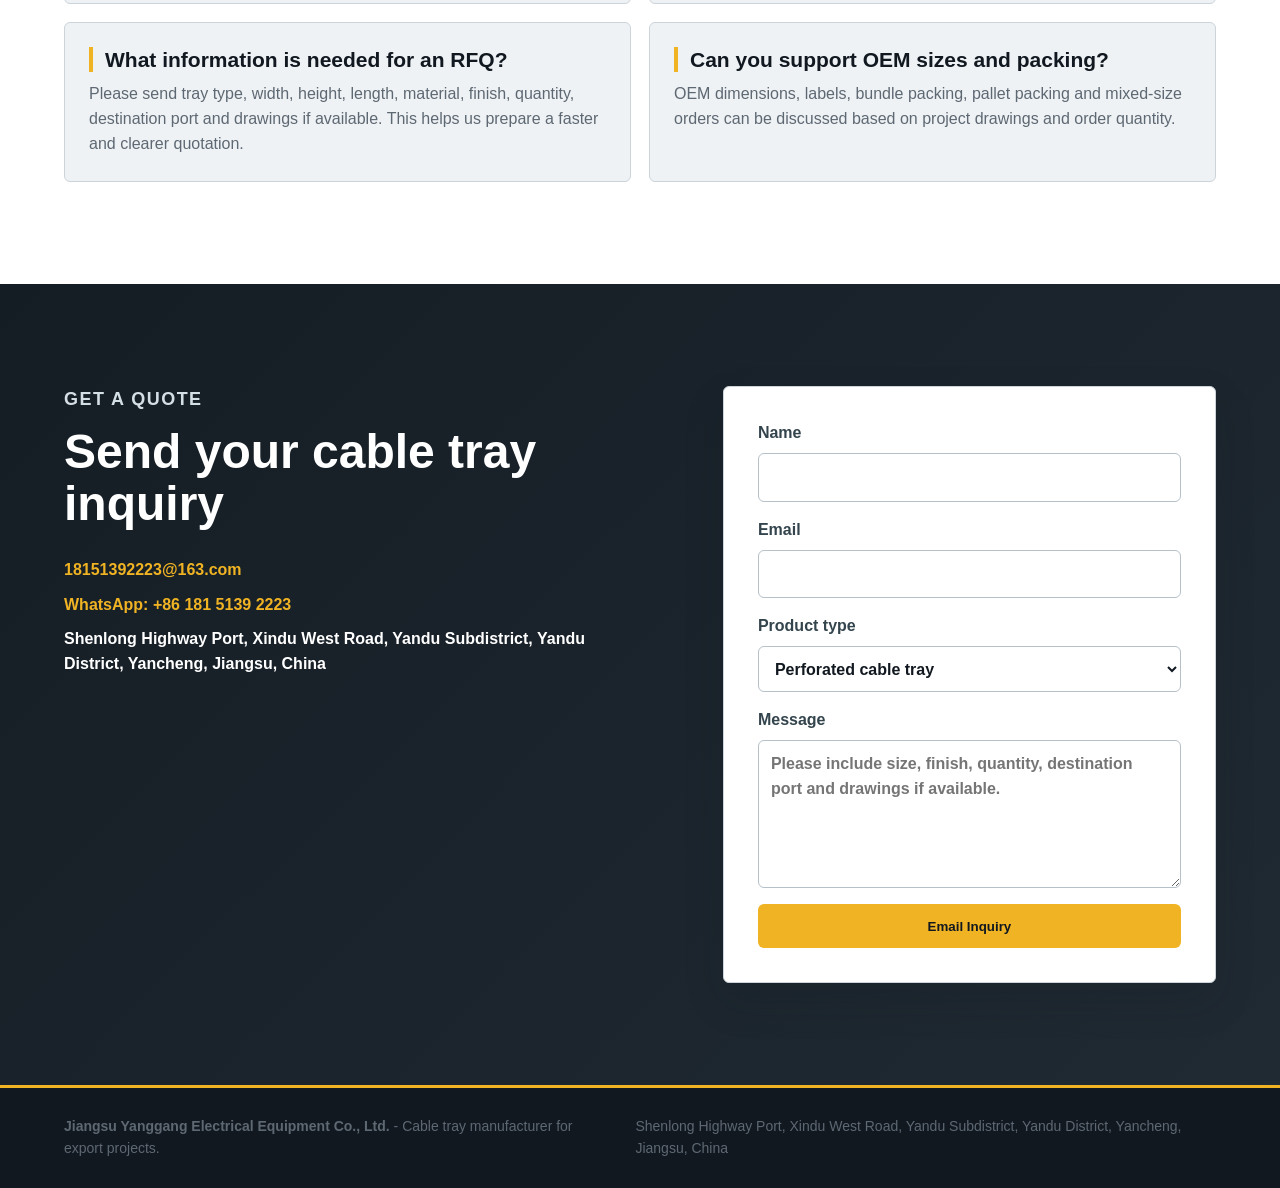
==== commit 8dfdc9df: "Apply industrial website design to index.html" ====
--- a/index.html
+++ b/index.html
@@ -4,32 +4,34 @@
   <head>
     <meta charset="utf-8">
     <meta name="viewport" content="width=device-width, initial-scale=1">
-    <title>Cable Tray Manufacturer China | Jiangsu Yanggang Electrical Equipment</title>
+    <title>Cable Tray Manufacturer China | Jiangsu Yanggang</title>
     <meta name="description" content="Jiangsu Yanggang Electrical Equipment supplies perforated, ladder, wire mesh and galvanized cable tray systems for export projects. Send drawings for a fast RFQ.">
     <meta name="robots" content="index, follow">
     <link rel="canonical" href="https://ygdqjt.github.io/cable-tray-website/">
     <meta property="og:type" content="website">
     <meta property="og:url" content="https://ygdqjt.github.io/cable-tray-website/">
-    <meta property="og:title" content="Cable Tray Manufacturer China | Jiangsu Yanggang Electrical Equipment">
+    <meta property="og:title" content="Cable Tray Manufacturer China | Jiangsu Yanggang">
     <meta property="og:description" content="Export-ready cable tray systems including perforated tray, ladder tray, wire mesh tray, trunking and accessories.">
     <meta property="og:site_name" content="Jiangsu Yanggang Electrical Equipment Co., Ltd.">
     <meta name="twitter:card" content="summary_large_image">
-    <meta name="twitter:title" content="Cable Tray Manufacturer China | Jiangsu Yanggang Electrical Equipment">
+    <meta name="twitter:title" content="Cable Tray Manufacturer China | Jiangsu Yanggang">
     <meta name="twitter:description" content="Perforated, ladder, wire mesh and galvanized cable tray systems for overseas buyers.">
     <link rel="icon" href="[data-uri]" type="image/svg+xml">
     <style>
 :root {
-  --ink: #17232b;
-  --muted: #5d6d75;
-  --line: #d9e1e5;
+  --ink: #111820;
+  --muted: #5e6872;
+  --line: #ccd3da;
   --paper: #ffffff;
-  --soft: #f4f7f8;
-  --deep: #1f4e5f;
-  --deep-2: #153947;
-  --gold: #f4b840;
-  --green: #2f6d62;
-  --radius: 8px;
-  --shadow: 0 18px 48px rgba(23, 35, 43, .12);
+  --soft: #eef2f5;
+  --steel: #202a33;
+  --steel-2: #151d24;
+  --steel-3: #2f3b45;
+  --accent: #f0b323;
+  --accent-2: #c98700;
+  --blue: #2d6f8f;
+  --radius: 6px;
+  --shadow: 0 18px 40px rgba(17, 24, 32, .16);
 }
 
 * {
@@ -45,7 +47,7 @@
   color: var(--ink);
   font-family: Arial, Helvetica, sans-serif;
   line-height: 1.55;
-  background: var(--paper);
+  background: var(--soft);
 }
 
 img {
@@ -64,11 +66,13 @@
   z-index: 10;
   display: flex;
   align-items: center;
-  gap: 22px;
-  min-height: 76px;
-  padding: 14px clamp(18px, 5vw, 64px);
-  background: rgba(255, 255, 255, .94);
-  border-bottom: 1px solid var(--line);
+  gap: 24px;
+  min-height: 74px;
+  padding: 12px clamp(18px, 5vw, 64px);
+  color: #f7fafc;
+  background: rgba(17, 24, 32, .96);
+  border-bottom: 3px solid var(--accent);
+  box-shadow: 0 12px 30px rgba(17, 24, 32, .18);
   backdrop-filter: blur(14px);
 }
 
@@ -76,18 +80,18 @@
   display: flex;
   align-items: center;
   gap: 12px;
-  min-width: 220px;
+  min-width: 270px;
 }
 
 .brand-mark {
   display: grid;
   place-items: center;
-  width: 42px;
-  height: 42px;
-  border-radius: 8px;
-  color: #fff;
-  font-weight: 800;
-  background: var(--deep);
+  width: 44px;
+  height: 44px;
+  border-radius: 4px;
+  color: #111820;
+  font-weight: 900;
+  background: var(--accent);
 }
 
 .brand strong,
@@ -95,8 +99,14 @@
   display: block;
 }
 
+.brand strong {
+  max-width: 360px;
+  font-size: 14px;
+  line-height: 1.2;
+}
+
 .brand small {
-  color: var(--muted);
+  color: #b9c4cc;
   font-size: 12px;
 }
 
@@ -104,14 +114,21 @@
   display: flex;
   align-items: center;
   justify-content: center;
-  gap: clamp(16px, 3vw, 32px);
+  gap: clamp(14px, 2.6vw, 28px);
   flex: 1;
-  color: #33444d;
-  font-size: 15px;
+  color: #d7e0e6;
+  font-size: 14px;
+  font-weight: 700;
+}
+
+.site-nav a {
+  padding: 10px 0;
+  border-bottom: 2px solid transparent;
 }
 
 .site-nav a:hover {
-  color: var(--deep);
+  color: #fff;
+  border-bottom-color: var(--accent);
 }
 
 .header-cta,
@@ -123,29 +140,34 @@
   padding: 0 18px;
   border: 1px solid transparent;
   border-radius: var(--radius);
-  font-weight: 700;
+  font-weight: 800;
   cursor: pointer;
 }
 
 .header-cta,
 .btn.primary {
-  color: #17232b;
-  background: var(--gold);
+  color: #111820;
+  background: var(--accent);
+}
+
+.header-cta:hover,
+.btn.primary:hover {
+  background: #ffd057;
 }
 
 .btn.secondary {
-  color: var(--deep);
-  background: #fff;
-  border-color: #b8c7ce;
+  color: #f7fafc;
+  background: rgba(255, 255, 255, .08);
+  border-color: rgba(255, 255, 255, .32);
 }
 
 .nav-toggle {
   display: none;
   width: 42px;
   height: 42px;
-  border: 1px solid var(--line);
+  border: 1px solid rgba(255, 255, 255, .3);
   border-radius: var(--radius);
-  background: #fff;
+  background: transparent;
 }
 
 .nav-toggle span {
@@ -153,25 +175,47 @@
   width: 18px;
   height: 2px;
   margin: 4px auto;
-  background: var(--ink);
+  background: #fff;
 }
 
 .hero {
-  display: grid;
-  grid-template-columns: minmax(0, 1fr) minmax(420px, .92fr);
+  position: relative;
+  display: grid;
+  grid-template-columns: minmax(0, 1fr) minmax(420px, .86fr);
   align-items: center;
   gap: clamp(30px, 5vw, 70px);
-  min-height: calc(100vh - 76px);
-  padding: clamp(48px, 7vw, 92px) clamp(18px, 5vw, 64px) 42px;
+  min-height: calc(100vh - 74px);
+  padding: clamp(52px, 7vw, 94px) clamp(18px, 5vw, 64px) 48px;
   overflow: hidden;
-  background: linear-gradient(110deg, #f8fafb 0%, #f8fafb 56%, #e8f0f3 56%, #e8f0f3 100%);
+  color: #f7fafc;
+  background:
+    linear-gradient(90deg, rgba(17, 24, 32, .96), rgba(17, 24, 32, .9) 52%, rgba(17, 24, 32, .66)),
+    repeating-linear-gradient(135deg, rgba(255, 255, 255, .06) 0 1px, transparent 1px 18px),
+    #1b252e;
+}
+
+.hero::after {
+  content: "";
+  position: absolute;
+  right: -8vw;
+  bottom: -6vw;
+  width: 44vw;
+  height: 18vw;
+  background: repeating-linear-gradient(135deg, rgba(240, 179, 35, .18) 0 14px, transparent 14px 30px);
+  transform: skewX(-14deg);
+}
+
+.hero-copy,
+.hero-media {
+  position: relative;
+  z-index: 1;
 }
 
 .eyebrow {
   margin: 0 0 12px;
-  color: var(--green);
+  color: var(--accent);
   font-size: 12px;
-  font-weight: 800;
+  font-weight: 900;
   letter-spacing: .08em;
   text-transform: uppercase;
 }
@@ -184,10 +228,10 @@
 }
 
 h1 {
-  max-width: 820px;
+  max-width: 860px;
   margin-bottom: 22px;
-  font-size: clamp(40px, 6vw, 76px);
-  line-height: .98;
+  font-size: clamp(42px, 6vw, 78px);
+  line-height: .96;
   letter-spacing: 0;
 }
 
@@ -199,11 +243,16 @@
 
 h3 {
   margin-bottom: 10px;
-  font-size: 22px;
+  font-size: 21px;
   line-height: 1.2;
 }
 
-.hero-text,
+.hero-text {
+  max-width: 760px;
+  color: #d4dee5;
+  font-size: 18px;
+}
+
 .section-head p,
 .contact-copy p,
 .panel p {
@@ -222,54 +271,66 @@
 .hero-stats {
   display: grid;
   grid-template-columns: repeat(3, minmax(0, 1fr));
-  gap: 14px;
-  max-width: 620px;
+  gap: 12px;
+  max-width: 640px;
   margin: 0;
 }
 
 .hero-stats div {
   padding: 16px;
-  border: 1px solid var(--line);
+  border: 1px solid rgba(255, 255, 255, .18);
+  border-left: 4px solid var(--accent);
   border-radius: var(--radius);
-  background: rgba(255, 255, 255, .72);
+  background: rgba(255, 255, 255, .08);
 }
 
 .hero-stats dt {
-  font-size: 26px;
-  font-weight: 800;
+  color: #fff;
+  font-size: 28px;
+  font-weight: 900;
 }
 
 .hero-stats dd {
   margin: 0;
-  color: var(--muted);
+  color: #c5d0d7;
   font-size: 14px;
+}
+
+.hero-media {
+  padding: 12px;
+  border: 1px solid rgba(255, 255, 255, .16);
+  border-radius: var(--radius);
+  background: rgba(255, 255, 255, .08);
+  box-shadow: var(--shadow);
 }
 
 .hero-media img {
   width: min(760px, 100%);
   margin-inline: auto;
-  border-radius: var(--radius);
-  box-shadow: var(--shadow);
+  border-radius: 4px;
 }
 
 .trust-strip {
   display: flex;
   flex-wrap: wrap;
   justify-content: center;
-  gap: 10px;
-  padding: 18px clamp(18px, 5vw, 64px);
-  border-top: 1px solid var(--line);
-  border-bottom: 1px solid var(--line);
-  background: #fff;
+  gap: 0;
+  padding: 0 clamp(18px, 5vw, 64px);
+  color: #e8eef2;
+  border-top: 1px solid #3b4650;
+  border-bottom: 1px solid #3b4650;
+  background: var(--steel);
 }
 
 .trust-strip span {
-  padding: 8px 12px;
-  border: 1px solid var(--line);
-  border-radius: var(--radius);
-  color: #33444d;
+  padding: 14px 18px;
+  border-right: 1px solid #3b4650;
+  color: #e8eef2;
   font-size: 14px;
-  background: var(--soft);
+}
+
+.trust-strip span:first-child {
+  border-left: 1px solid #3b4650;
 }
 
 .section,
@@ -279,8 +340,12 @@
   padding: clamp(62px, 8vw, 112px) clamp(18px, 5vw, 64px);
 }
 
+.section {
+  background: #fff;
+}
+
 .section-head {
-  max-width: 880px;
+  max-width: 900px;
   margin-bottom: 34px;
 }
 
@@ -297,17 +362,28 @@
   border: 1px solid var(--line);
   border-radius: var(--radius);
   background: #fff;
+  box-shadow: 0 10px 24px rgba(17, 24, 32, .08);
 }
 
 .product-card img {
   aspect-ratio: 1.38;
   width: 100%;
   object-fit: cover;
-  border-bottom: 1px solid var(--line);
+  border-bottom: 4px solid var(--accent);
+  background: #eef2f5;
 }
 
 .product-card div {
   padding: 20px;
+}
+
+.product-card h3 a {
+  color: var(--steel);
+  border-bottom: 2px solid transparent;
+}
+
+.product-card h3 a:hover {
+  border-bottom-color: var(--accent);
 }
 
 .product-card p,
@@ -327,7 +403,7 @@
 
 .split-section {
   display: grid;
-  grid-template-columns: minmax(0, 1.1fr) minmax(320px, .72fr);
+  grid-template-columns: minmax(0, 1.08fr) minmax(320px, .72fr);
   gap: 22px;
   background: var(--soft);
 }
@@ -335,7 +411,8 @@
 .panel,
 .spec-table,
 .quality-grid > div,
-.inquiry-form {
+.inquiry-form,
+.faq-grid article {
   border-radius: var(--radius);
   border: 1px solid var(--line);
   background: #fff;
@@ -344,8 +421,8 @@
 .panel.dark {
   padding: clamp(28px, 5vw, 54px);
   color: #fff;
-  background: var(--deep-2);
-  border-color: var(--deep-2);
+  background: linear-gradient(135deg, var(--steel-2), var(--steel-3));
+  border-color: var(--steel-2);
 }
 
 .panel.dark .eyebrow,
@@ -377,6 +454,7 @@
 
 .spec-table {
   padding: clamp(24px, 4vw, 38px);
+  box-shadow: 0 10px 24px rgba(17, 24, 32, .08);
 }
 
 .spec-table dl {
@@ -396,8 +474,8 @@
 }
 
 .spec-table dt {
-  color: var(--deep);
-  font-weight: 800;
+  color: var(--steel);
+  font-weight: 900;
 }
 
 .spec-table dd {
@@ -417,6 +495,7 @@
 
 .quality-grid > div {
   padding: 26px;
+  border-top: 4px solid var(--accent);
 }
 
 .icon {
@@ -426,15 +505,17 @@
   width: 46px;
   height: 46px;
   margin-bottom: 24px;
-  border-radius: var(--radius);
-  color: #17232b;
-  font-weight: 800;
-  background: var(--gold);
+  border-radius: 4px;
+  color: #111820;
+  font-weight: 900;
+  background: var(--accent);
 }
 
 .process {
   color: #fff;
-  background: var(--deep);
+  background:
+    repeating-linear-gradient(135deg, rgba(255, 255, 255, .05) 0 1px, transparent 1px 18px),
+    var(--steel);
 }
 
 .process h2 {
@@ -455,17 +536,17 @@
   counter-increment: steps;
   min-height: 188px;
   padding: 22px;
-  border: 1px solid rgba(255, 255, 255, .22);
+  border: 1px solid rgba(255, 255, 255, .18);
   border-radius: var(--radius);
-  background: rgba(255, 255, 255, .08);
+  background: rgba(255, 255, 255, .07);
 }
 
 .process li::before {
   content: counter(steps, decimal-leading-zero);
   display: block;
   margin-bottom: 32px;
-  color: var(--gold);
-  font-weight: 800;
+  color: var(--accent);
+  font-weight: 900;
 }
 
 .process strong,
@@ -490,9 +571,12 @@
 
 .faq-grid article {
   padding: 24px;
-  border: 1px solid var(--line);
-  border-radius: var(--radius);
   background: var(--soft);
+}
+
+.faq-grid article h3 {
+  padding-left: 12px;
+  border-left: 4px solid var(--accent);
 }
 
 .faq-grid p {
@@ -505,21 +589,32 @@
   grid-template-columns: minmax(0, .85fr) minmax(360px, .72fr);
   gap: clamp(28px, 6vw, 82px);
   align-items: start;
-  background: #f8fafb;
+  color: #fff;
+  background: linear-gradient(135deg, var(--steel-2), var(--steel));
+}
+
+.contact-section .section-head p,
+.contact-copy p {
+  color: #d4dee5;
 }
 
 .contact-lines {
   display: grid;
   gap: 10px;
   margin-top: 28px;
-  color: var(--deep);
-  font-weight: 700;
+  color: #fff;
+  font-weight: 800;
+}
+
+.contact-lines a {
+  color: var(--accent);
 }
 
 .inquiry-form {
   display: grid;
   gap: 16px;
   padding: clamp(22px, 4vw, 34px);
+  color: var(--ink);
   box-shadow: var(--shadow);
 }
 
@@ -527,7 +622,7 @@
   display: grid;
   gap: 7px;
   color: #33444d;
-  font-weight: 700;
+  font-weight: 800;
 }
 
 input,
@@ -536,7 +631,7 @@
   width: 100%;
   min-height: 46px;
   padding: 11px 12px;
-  border: 1px solid #becbd1;
+  border: 1px solid #b5c0c8;
   border-radius: var(--radius);
   color: var(--ink);
   font: inherit;
@@ -550,8 +645,8 @@
 input:focus,
 select:focus,
 textarea:focus {
-  outline: 3px solid rgba(244, 184, 64, .35);
-  border-color: #c9901f;
+  outline: 3px solid rgba(240, 179, 35, .36);
+  border-color: var(--accent-2);
 }
 
 .site-footer {
@@ -559,8 +654,9 @@
   justify-content: space-between;
   gap: 22px;
   padding: 28px clamp(18px, 5vw, 64px);
-  border-top: 1px solid var(--line);
-  background: #fff;
+  color: #dce5eb;
+  border-top: 3px solid var(--accent);
+  background: #111820;
 }
 
 .site-footer p {
@@ -577,7 +673,6 @@
 
   .hero {
     min-height: auto;
-    background: #f8fafb;
   }
 
   .product-grid,
@@ -594,6 +689,11 @@
 
   .brand {
     min-width: 0;
+  }
+
+  .brand strong {
+    max-width: 210px;
+    font-size: 12px;
   }
 
   .brand small,
@@ -616,9 +716,9 @@
     align-items: stretch;
     gap: 0;
     padding: 10px;
-    border: 1px solid var(--line);
+    border: 1px solid #3b4650;
     border-radius: var(--radius);
-    background: #fff;
+    background: #111820;
     box-shadow: var(--shadow);
   }
 
@@ -766,7 +866,7 @@
           <article class="product-card">
             <img src="[data-uri]" width="720" height="520" loading="lazy" alt="Perforated galvanized cable tray for industrial wiring">
             <div>
-              <h3>Perforated Cable Tray</h3>
+              <h3><a href="perforated-cable-tray.html">Perforated Cable Tray</a></h3>
               <p>Ventilated metal tray for power and control cables in factories, data rooms and building services.</p>
               <ul>
                 <li>Width: 50-1000 mm</li>
@@ -778,7 +878,7 @@
           <article class="product-card">
             <img src="[data-uri]" width="720" height="520" loading="lazy" alt="Heavy duty ladder cable tray for power cable routing">
             <div>
-              <h3>Ladder Cable Tray</h3>
+              <h3><a href="ladder-cable-tray.html">Ladder Cable Tray</a></h3>
               <p>High load capacity structure for long span cable runs, heavy duty power distribution and plant rooms.</p>
               <ul>
                 <li>Span: 2-6 m options</li>
@@ -790,7 +890,7 @@
           <article class="product-card">
             <img src="[data-uri]" width="720" height="520" loading="lazy" alt="Wire mesh cable tray for data and low voltage cables">
             <div>
-              <h3>Wire Mesh Cable Tray</h3>
+              <h3><a href="wire-mesh-cable-tray.html">Wire Mesh Cable Tray</a></h3>
               <p>Open basket tray for quick installation, flexible routing and excellent airflow around low voltage cables.</p>
               <ul>
                 <li>Finish: zinc plated or SS</li>
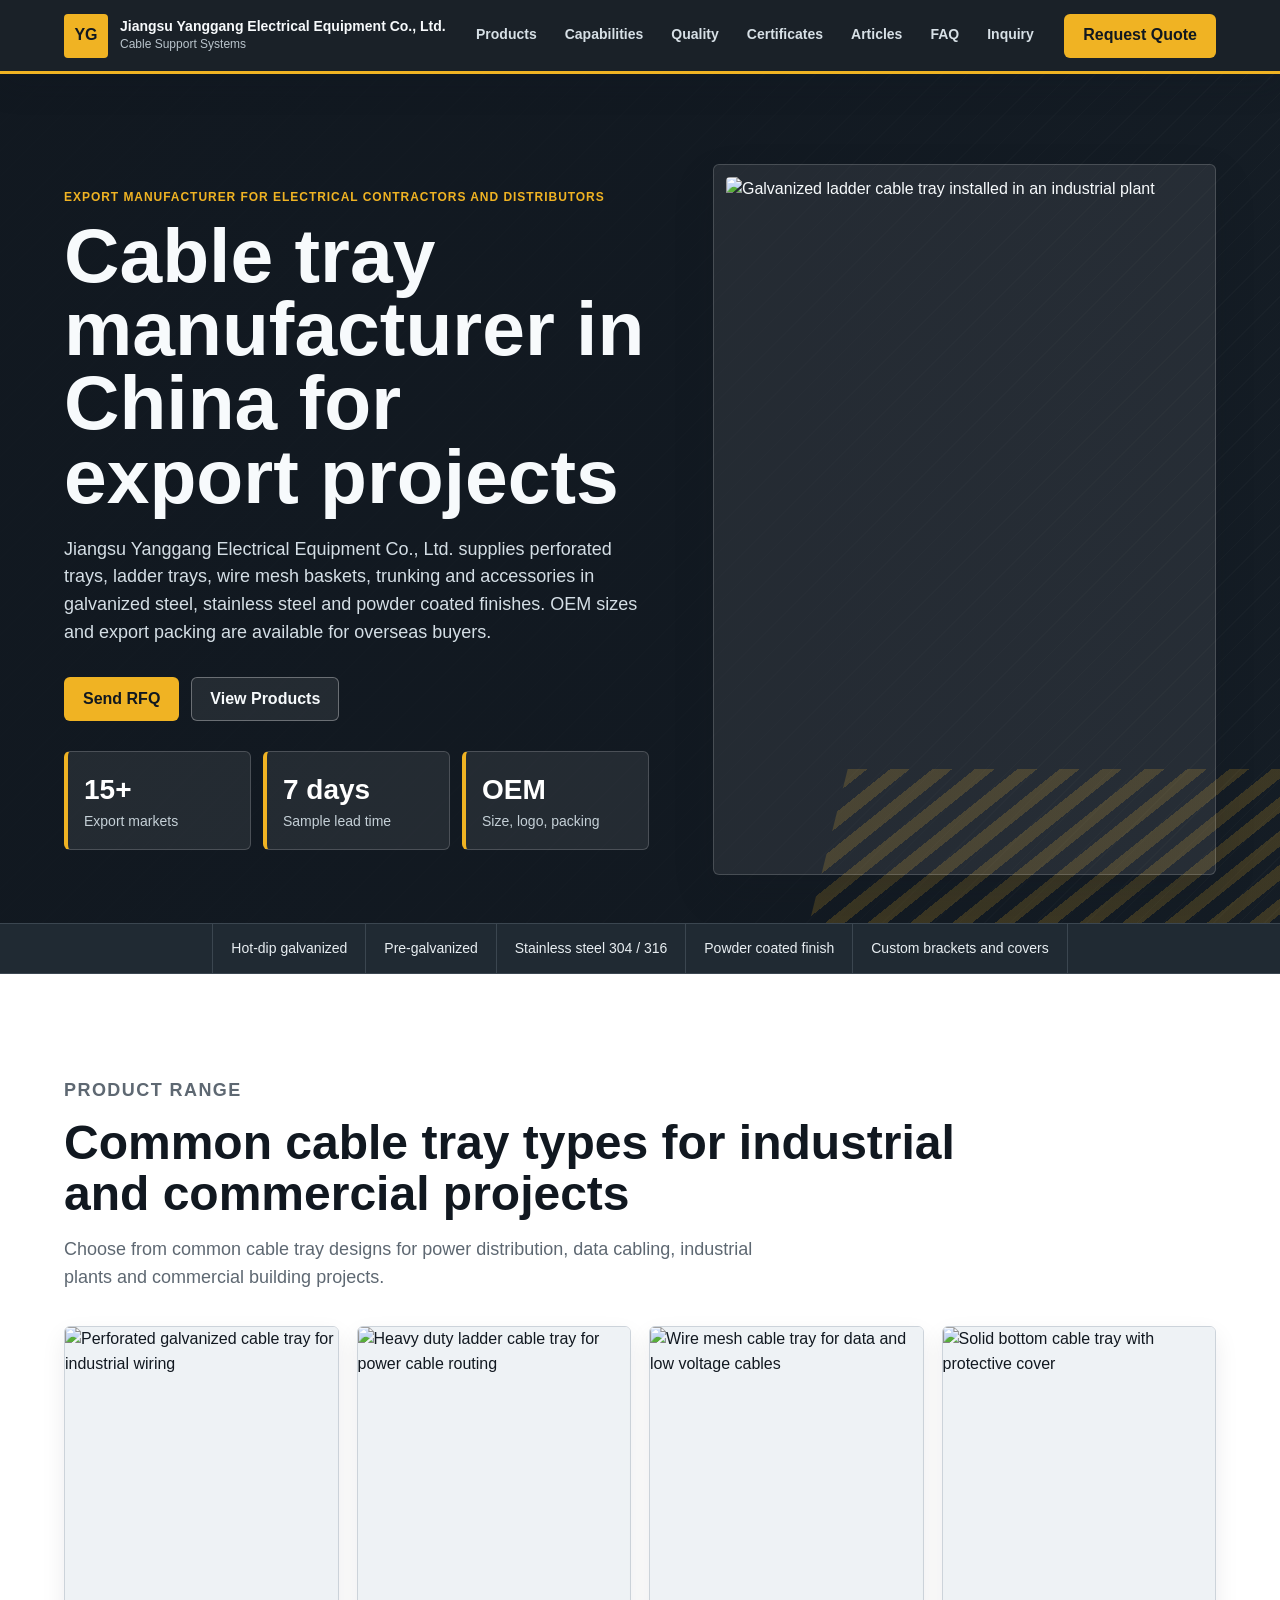
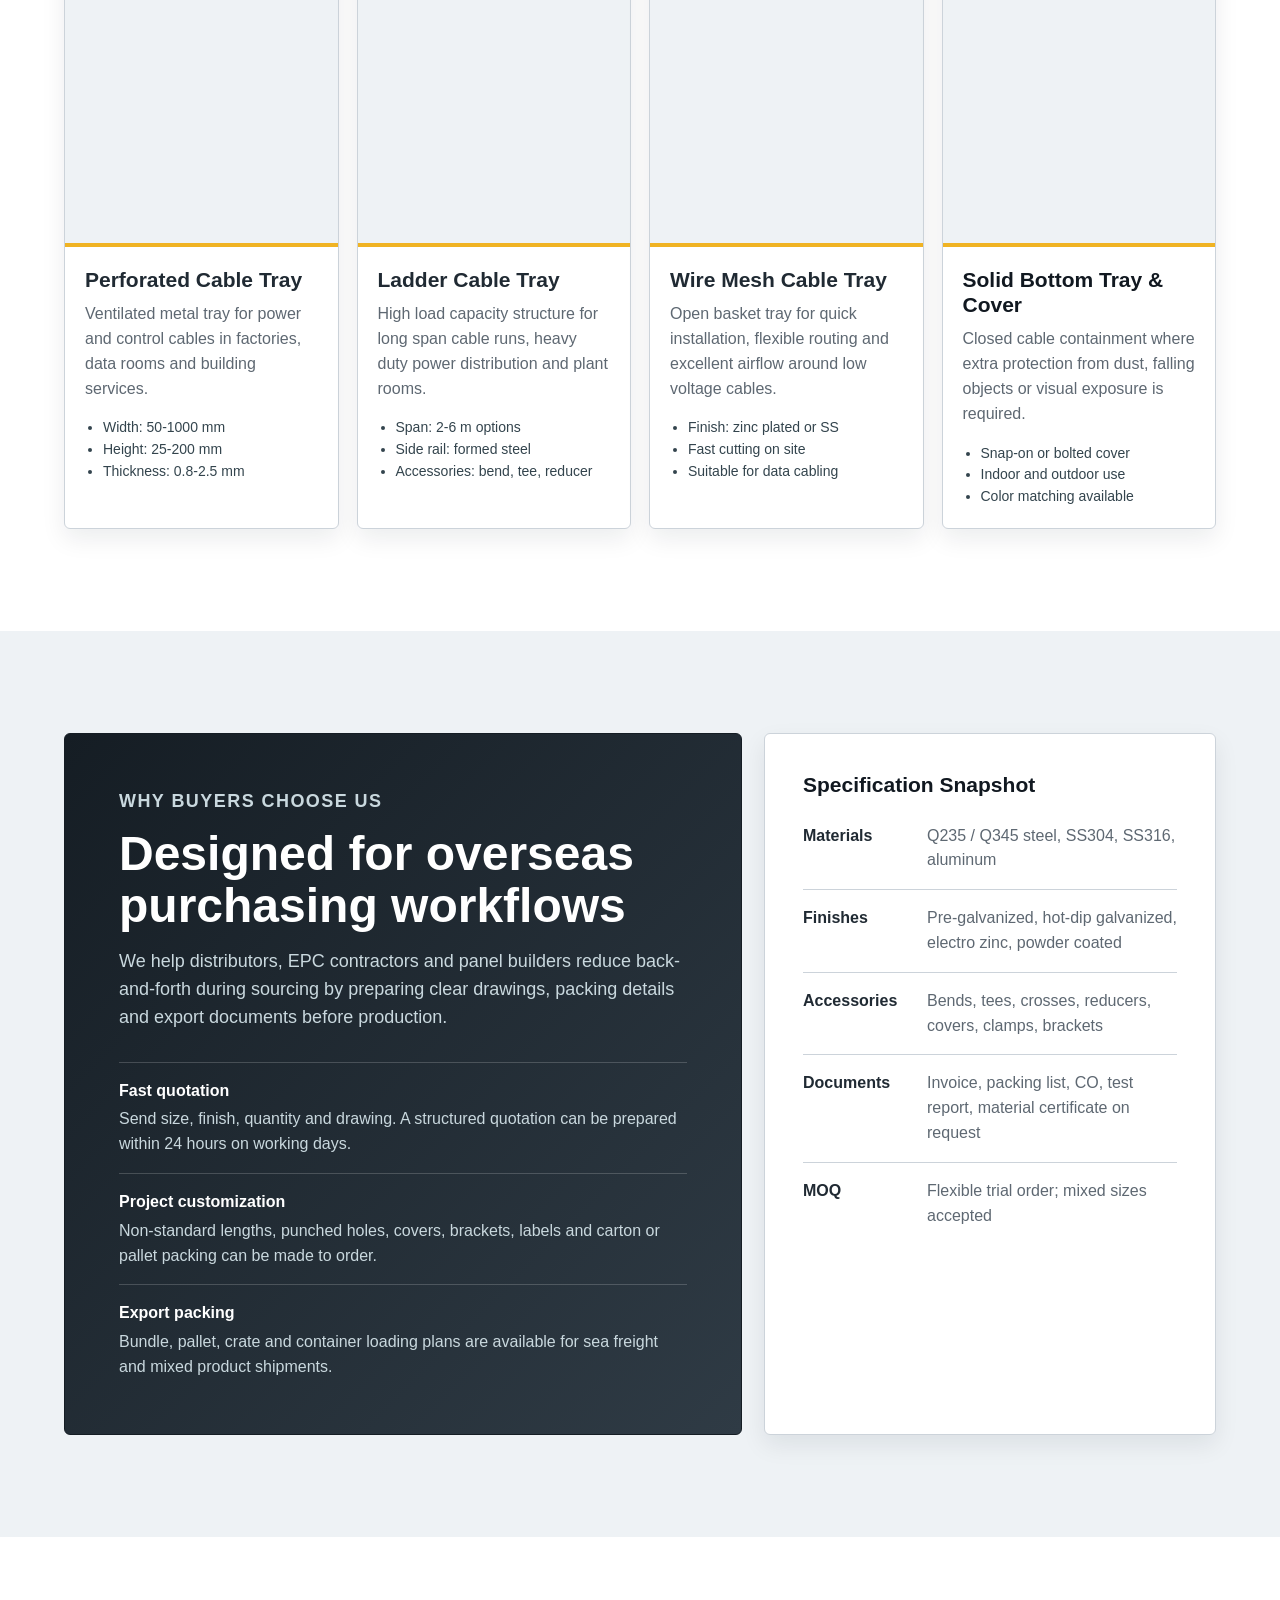
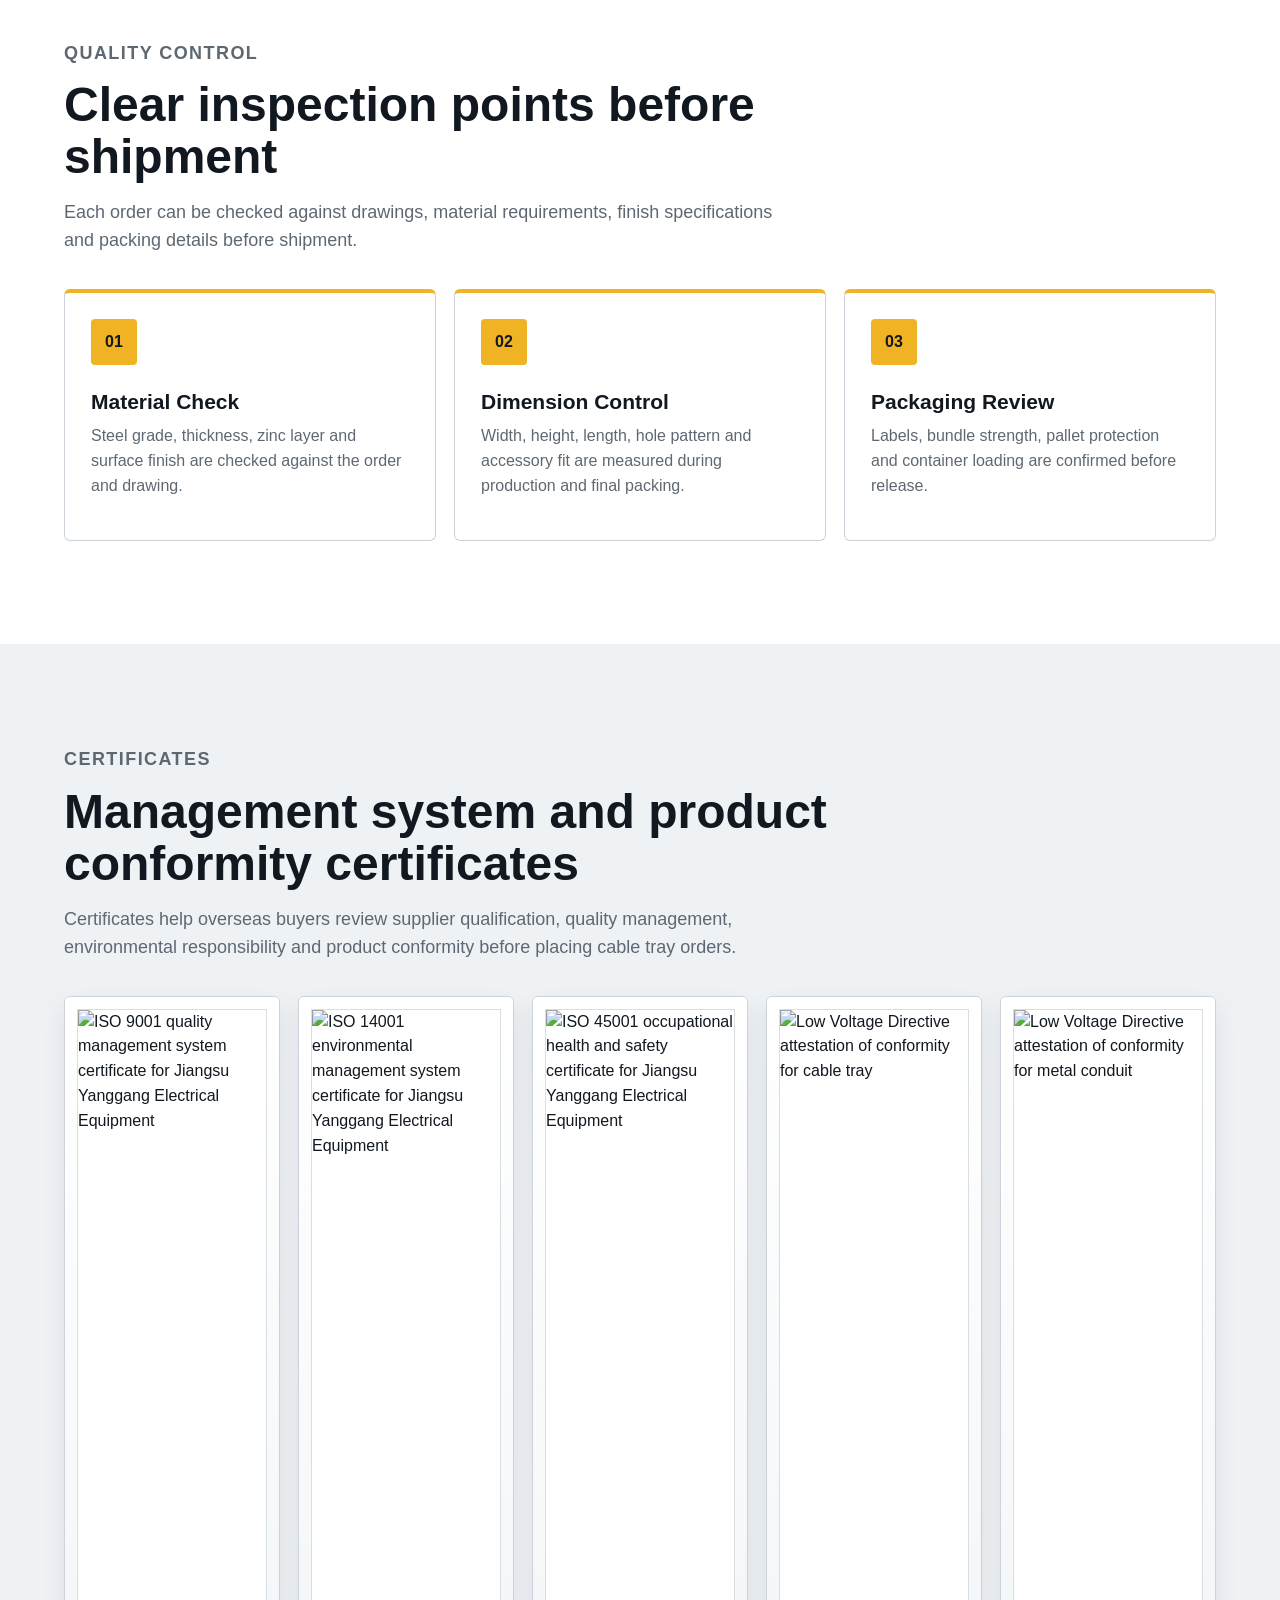
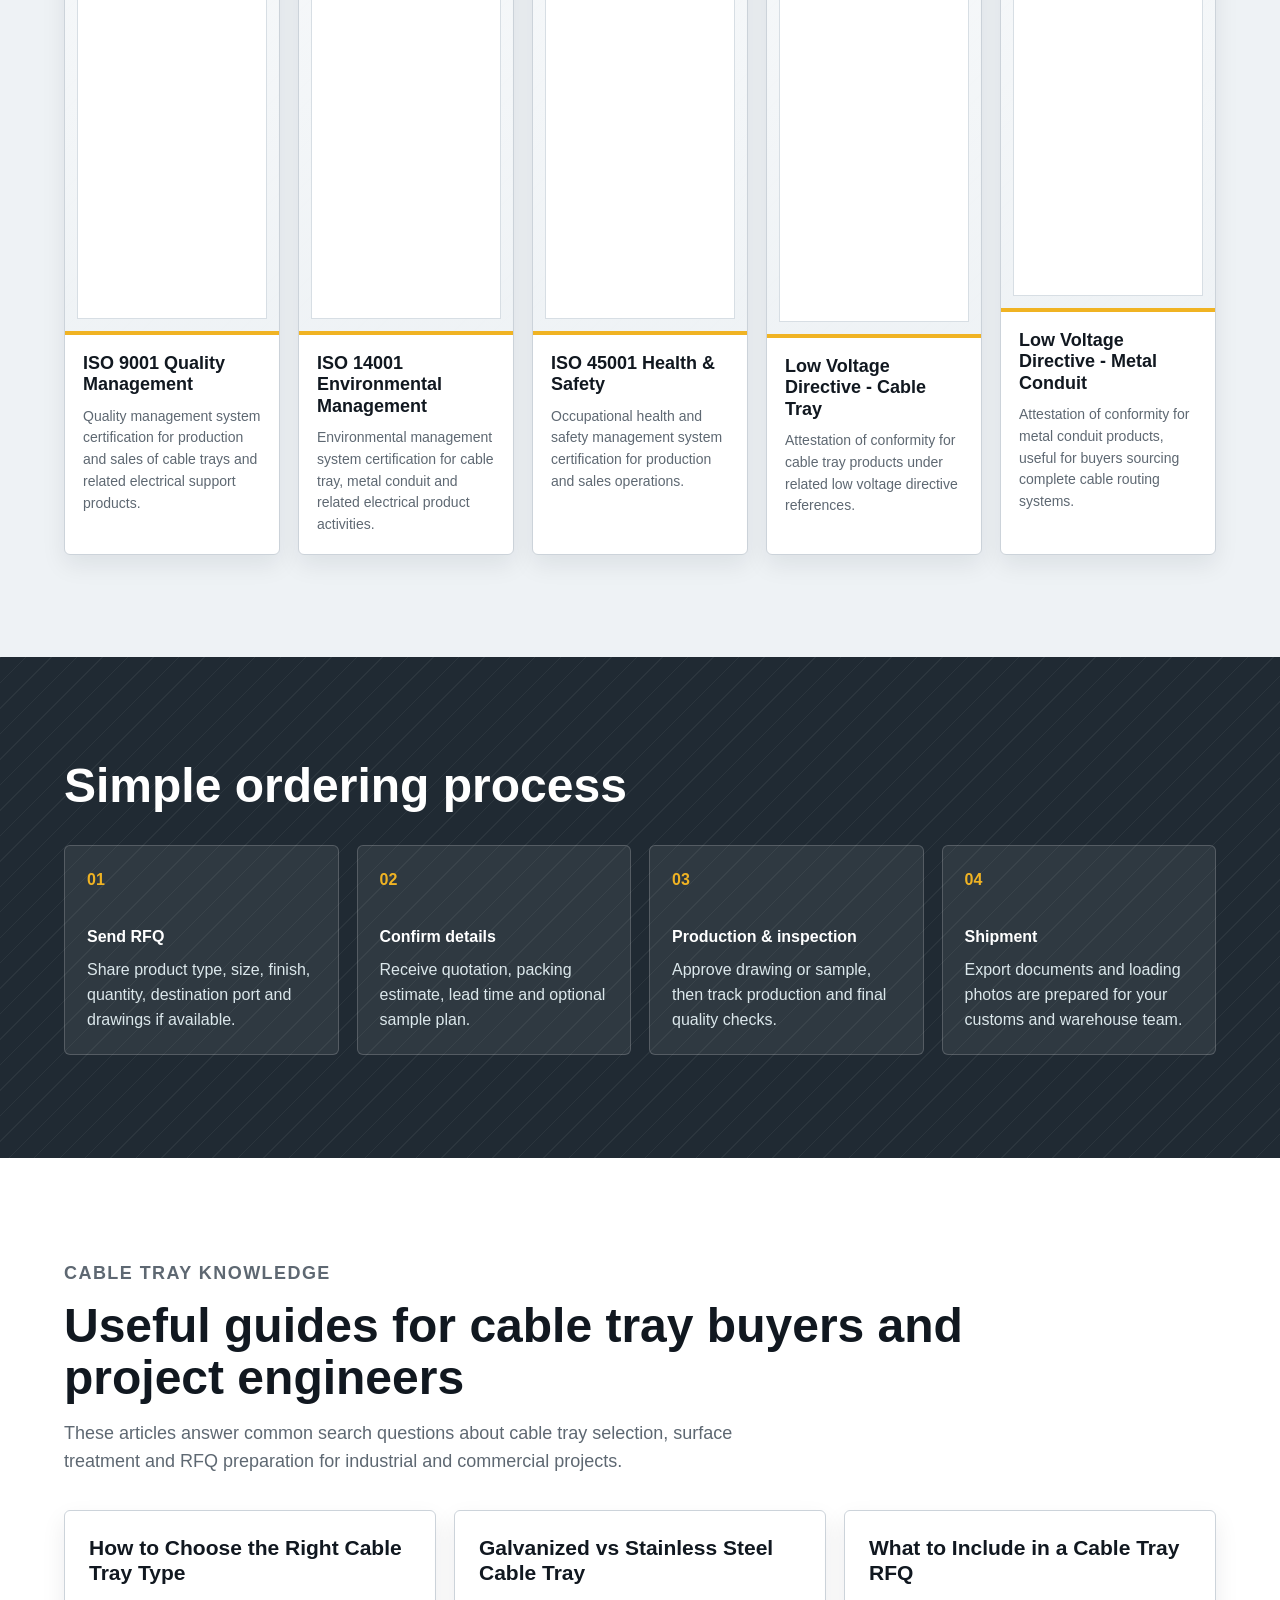
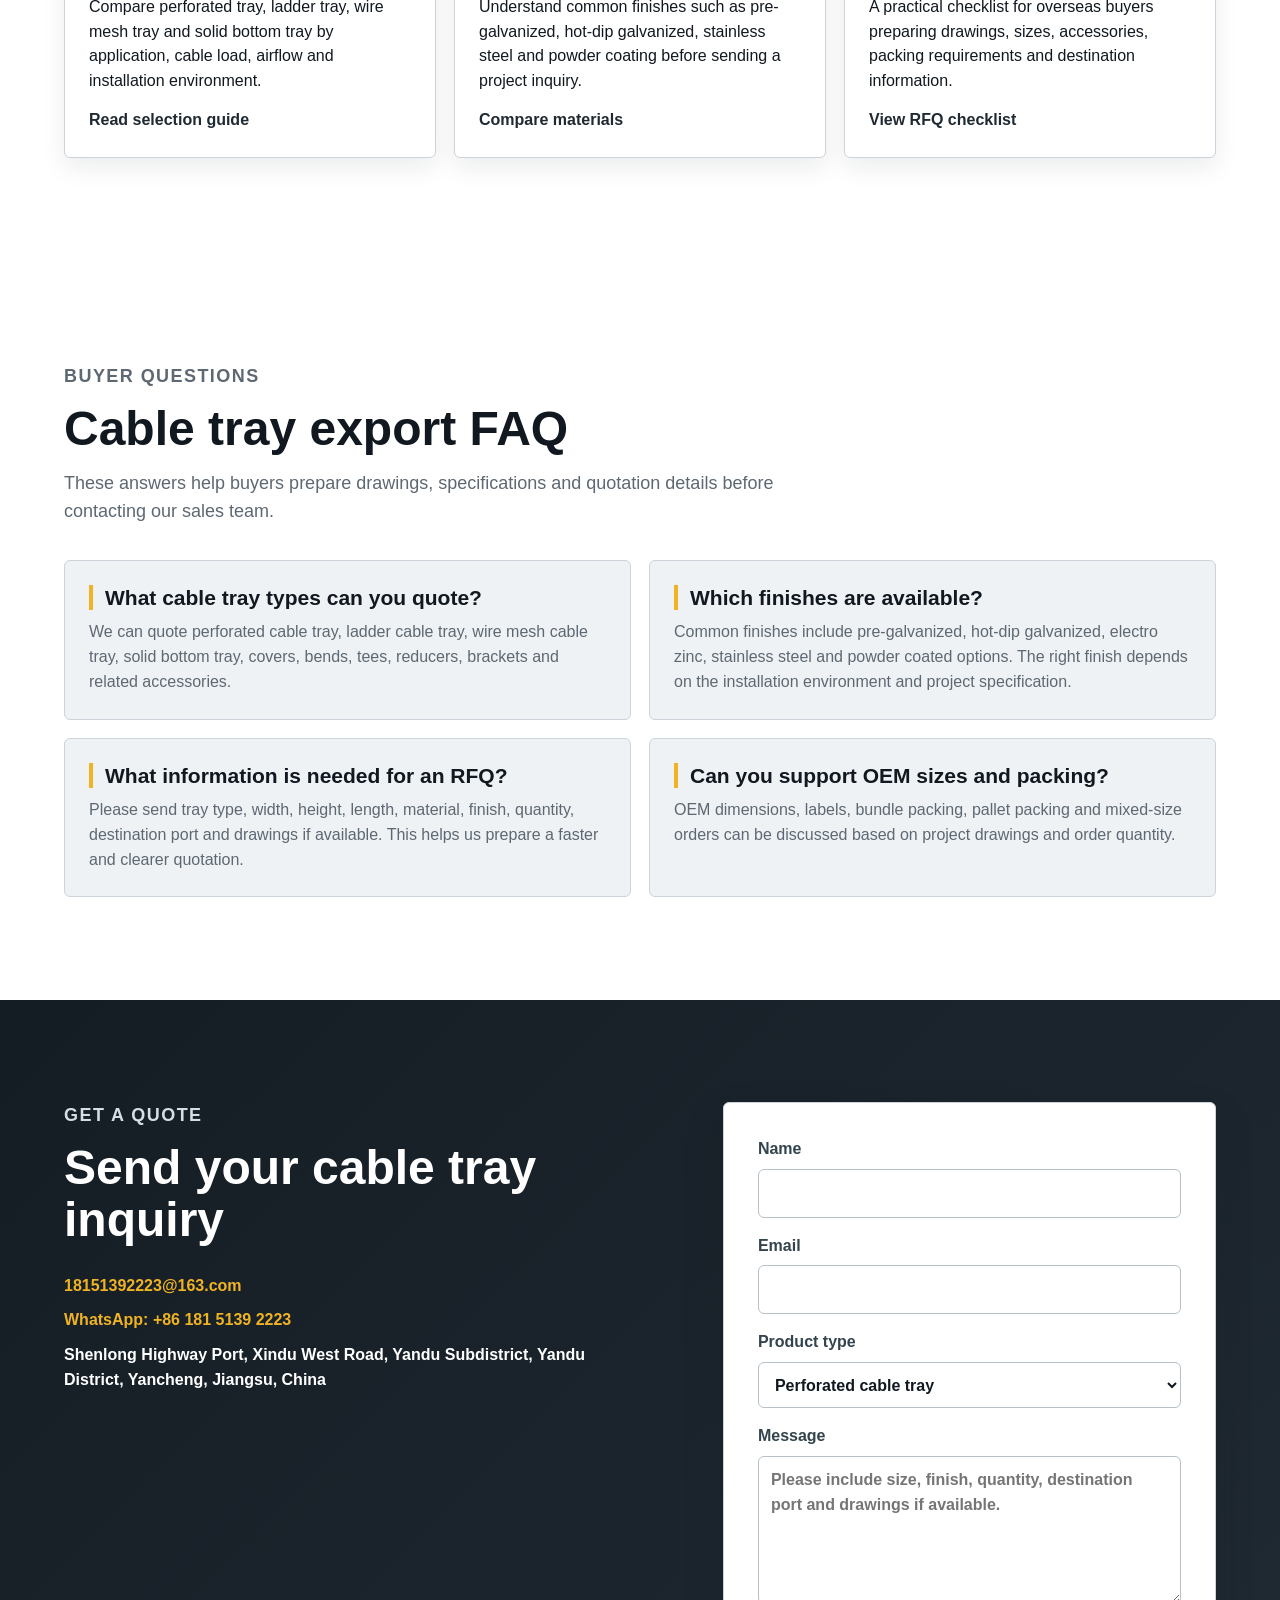
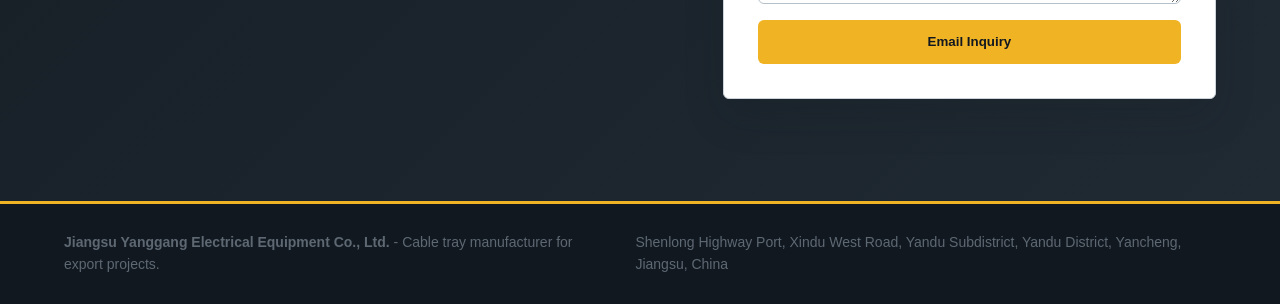
==== commit b5f8b0c1: "Add SEO articles and certificates section Add three cable tray knowledge articles, update sitemap, a" ====
--- a/index.html
+++ b/index.html
@@ -1,4 +1,4 @@
-﻿<!doctype html>
+<!doctype html>
 <!-- Pages refresh: company name updated. -->
 <html lang="en">
   <head>
@@ -16,747 +16,8 @@
     <meta name="twitter:card" content="summary_large_image">
     <meta name="twitter:title" content="Cable Tray Manufacturer China | Jiangsu Yanggang">
     <meta name="twitter:description" content="Perforated, ladder, wire mesh and galvanized cable tray systems for overseas buyers.">
-    <link rel="icon" href="[data-uri]" type="image/svg+xml">
-    <style>
-:root {
-  --ink: #111820;
-  --muted: #5e6872;
-  --line: #ccd3da;
-  --paper: #ffffff;
-  --soft: #eef2f5;
-  --steel: #202a33;
-  --steel-2: #151d24;
-  --steel-3: #2f3b45;
-  --accent: #f0b323;
-  --accent-2: #c98700;
-  --blue: #2d6f8f;
-  --radius: 6px;
-  --shadow: 0 18px 40px rgba(17, 24, 32, .16);
-}
-
-* {
-  box-sizing: border-box;
-}
-
-html {
-  scroll-behavior: smooth;
-}
-
-body {
-  margin: 0;
-  color: var(--ink);
-  font-family: Arial, Helvetica, sans-serif;
-  line-height: 1.55;
-  background: var(--soft);
-}
-
-img {
-  display: block;
-  max-width: 100%;
-}
-
-a {
-  color: inherit;
-  text-decoration: none;
-}
-
-.site-header {
-  position: sticky;
-  top: 0;
-  z-index: 10;
-  display: flex;
-  align-items: center;
-  gap: 24px;
-  min-height: 74px;
-  padding: 12px clamp(18px, 5vw, 64px);
-  color: #f7fafc;
-  background: rgba(17, 24, 32, .96);
-  border-bottom: 3px solid var(--accent);
-  box-shadow: 0 12px 30px rgba(17, 24, 32, .18);
-  backdrop-filter: blur(14px);
-}
-
-.brand {
-  display: flex;
-  align-items: center;
-  gap: 12px;
-  min-width: 270px;
-}
-
-.brand-mark {
-  display: grid;
-  place-items: center;
-  width: 44px;
-  height: 44px;
-  border-radius: 4px;
-  color: #111820;
-  font-weight: 900;
-  background: var(--accent);
-}
-
-.brand strong,
-.brand small {
-  display: block;
-}
-
-.brand strong {
-  max-width: 360px;
-  font-size: 14px;
-  line-height: 1.2;
-}
-
-.brand small {
-  color: #b9c4cc;
-  font-size: 12px;
-}
-
-.site-nav {
-  display: flex;
-  align-items: center;
-  justify-content: center;
-  gap: clamp(14px, 2.6vw, 28px);
-  flex: 1;
-  color: #d7e0e6;
-  font-size: 14px;
-  font-weight: 700;
-}
-
-.site-nav a {
-  padding: 10px 0;
-  border-bottom: 2px solid transparent;
-}
-
-.site-nav a:hover {
-  color: #fff;
-  border-bottom-color: var(--accent);
-}
-
-.header-cta,
-.btn {
-  display: inline-flex;
-  align-items: center;
-  justify-content: center;
-  min-height: 44px;
-  padding: 0 18px;
-  border: 1px solid transparent;
-  border-radius: var(--radius);
-  font-weight: 800;
-  cursor: pointer;
-}
-
-.header-cta,
-.btn.primary {
-  color: #111820;
-  background: var(--accent);
-}
-
-.header-cta:hover,
-.btn.primary:hover {
-  background: #ffd057;
-}
-
-.btn.secondary {
-  color: #f7fafc;
-  background: rgba(255, 255, 255, .08);
-  border-color: rgba(255, 255, 255, .32);
-}
-
-.nav-toggle {
-  display: none;
-  width: 42px;
-  height: 42px;
-  border: 1px solid rgba(255, 255, 255, .3);
-  border-radius: var(--radius);
-  background: transparent;
-}
-
-.nav-toggle span {
-  display: block;
-  width: 18px;
-  height: 2px;
-  margin: 4px auto;
-  background: #fff;
-}
-
-.hero {
-  position: relative;
-  display: grid;
-  grid-template-columns: minmax(0, 1fr) minmax(420px, .86fr);
-  align-items: center;
-  gap: clamp(30px, 5vw, 70px);
-  min-height: calc(100vh - 74px);
-  padding: clamp(52px, 7vw, 94px) clamp(18px, 5vw, 64px) 48px;
-  overflow: hidden;
-  color: #f7fafc;
-  background:
-    linear-gradient(90deg, rgba(17, 24, 32, .96), rgba(17, 24, 32, .9) 52%, rgba(17, 24, 32, .66)),
-    repeating-linear-gradient(135deg, rgba(255, 255, 255, .06) 0 1px, transparent 1px 18px),
-    #1b252e;
-}
-
-.hero::after {
-  content: "";
-  position: absolute;
-  right: -8vw;
-  bottom: -6vw;
-  width: 44vw;
-  height: 18vw;
-  background: repeating-linear-gradient(135deg, rgba(240, 179, 35, .18) 0 14px, transparent 14px 30px);
-  transform: skewX(-14deg);
-}
-
-.hero-copy,
-.hero-media {
-  position: relative;
-  z-index: 1;
-}
-
-.eyebrow {
-  margin: 0 0 12px;
-  color: var(--accent);
-  font-size: 12px;
-  font-weight: 900;
-  letter-spacing: .08em;
-  text-transform: uppercase;
-}
-
-h1,
-h2,
-h3,
-p {
-  margin-top: 0;
-}
-
-h1 {
-  max-width: 860px;
-  margin-bottom: 22px;
-  font-size: clamp(42px, 6vw, 78px);
-  line-height: .96;
-  letter-spacing: 0;
-}
-
-h2 {
-  margin-bottom: 16px;
-  font-size: clamp(30px, 4vw, 48px);
-  line-height: 1.08;
-}
-
-h3 {
-  margin-bottom: 10px;
-  font-size: 21px;
-  line-height: 1.2;
-}
-
-.hero-text {
-  max-width: 760px;
-  color: #d4dee5;
-  font-size: 18px;
-}
-
-.section-head p,
-.contact-copy p,
-.panel p {
-  max-width: 720px;
-  color: var(--muted);
-  font-size: 18px;
-}
-
-.hero-actions {
-  display: flex;
-  flex-wrap: wrap;
-  gap: 12px;
-  margin: 30px 0;
-}
-
-.hero-stats {
-  display: grid;
-  grid-template-columns: repeat(3, minmax(0, 1fr));
-  gap: 12px;
-  max-width: 640px;
-  margin: 0;
-}
-
-.hero-stats div {
-  padding: 16px;
-  border: 1px solid rgba(255, 255, 255, .18);
-  border-left: 4px solid var(--accent);
-  border-radius: var(--radius);
-  background: rgba(255, 255, 255, .08);
-}
-
-.hero-stats dt {
-  color: #fff;
-  font-size: 28px;
-  font-weight: 900;
-}
-
-.hero-stats dd {
-  margin: 0;
-  color: #c5d0d7;
-  font-size: 14px;
-}
-
-.hero-media {
-  padding: 12px;
-  border: 1px solid rgba(255, 255, 255, .16);
-  border-radius: var(--radius);
-  background: rgba(255, 255, 255, .08);
-  box-shadow: var(--shadow);
-}
-
-.hero-media img {
-  width: min(760px, 100%);
-  margin-inline: auto;
-  border-radius: 4px;
-}
-
-.trust-strip {
-  display: flex;
-  flex-wrap: wrap;
-  justify-content: center;
-  gap: 0;
-  padding: 0 clamp(18px, 5vw, 64px);
-  color: #e8eef2;
-  border-top: 1px solid #3b4650;
-  border-bottom: 1px solid #3b4650;
-  background: var(--steel);
-}
-
-.trust-strip span {
-  padding: 14px 18px;
-  border-right: 1px solid #3b4650;
-  color: #e8eef2;
-  font-size: 14px;
-}
-
-.trust-strip span:first-child {
-  border-left: 1px solid #3b4650;
-}
-
-.section,
-.split-section,
-.contact-section,
-.process {
-  padding: clamp(62px, 8vw, 112px) clamp(18px, 5vw, 64px);
-}
-
-.section {
-  background: #fff;
-}
-
-.section-head {
-  max-width: 900px;
-  margin-bottom: 34px;
-}
-
-.product-grid {
-  display: grid;
-  grid-template-columns: repeat(4, minmax(0, 1fr));
-  gap: 18px;
-}
-
-.product-card {
-  display: flex;
-  flex-direction: column;
-  overflow: hidden;
-  border: 1px solid var(--line);
-  border-radius: var(--radius);
-  background: #fff;
-  box-shadow: 0 10px 24px rgba(17, 24, 32, .08);
-}
-
-.product-card img {
-  aspect-ratio: 1.38;
-  width: 100%;
-  object-fit: cover;
-  border-bottom: 4px solid var(--accent);
-  background: #eef2f5;
-}
-
-.product-card div {
-  padding: 20px;
-}
-
-.product-card h3 a {
-  color: var(--steel);
-  border-bottom: 2px solid transparent;
-}
-
-.product-card h3 a:hover {
-  border-bottom-color: var(--accent);
-}
-
-.product-card p,
-.quality-grid p,
-.process span,
-.feature-list span,
-.site-footer p {
-  color: var(--muted);
-}
-
-.product-card ul {
-  padding-left: 18px;
-  margin: 16px 0 0;
-  color: #33444d;
-  font-size: 14px;
-}
-
-.split-section {
-  display: grid;
-  grid-template-columns: minmax(0, 1.08fr) minmax(320px, .72fr);
-  gap: 22px;
-  background: var(--soft);
-}
-
-.panel,
-.spec-table,
-.quality-grid > div,
-.inquiry-form,
-.faq-grid article {
-  border-radius: var(--radius);
-  border: 1px solid var(--line);
-  background: #fff;
-}
-
-.panel.dark {
-  padding: clamp(28px, 5vw, 54px);
-  color: #fff;
-  background: linear-gradient(135deg, var(--steel-2), var(--steel-3));
-  border-color: var(--steel-2);
-}
-
-.panel.dark .eyebrow,
-.panel.dark p,
-.panel.dark span {
-  color: #c9d8de;
-}
-
-.feature-list {
-  display: grid;
-  gap: 16px;
-  margin-top: 30px;
-}
-
-.feature-list div {
-  padding-top: 16px;
-  border-top: 1px solid rgba(255, 255, 255, .18);
-}
-
-.feature-list strong,
-.feature-list span {
-  display: block;
-}
-
-.feature-list strong {
-  margin-bottom: 4px;
-  color: #fff;
-}
-
-.spec-table {
-  padding: clamp(24px, 4vw, 38px);
-  box-shadow: 0 10px 24px rgba(17, 24, 32, .08);
-}
-
-.spec-table dl {
-  margin: 0;
-}
-
-.spec-table div {
-  display: grid;
-  grid-template-columns: 110px 1fr;
-  gap: 14px;
-  padding: 16px 0;
-  border-bottom: 1px solid var(--line);
-}
-
-.spec-table div:last-child {
-  border-bottom: 0;
-}
-
-.spec-table dt {
-  color: var(--steel);
-  font-weight: 900;
-}
-
-.spec-table dd {
-  margin: 0;
-  color: var(--muted);
-}
-
-.quality {
-  background: #fff;
-}
-
-.quality-grid {
-  display: grid;
-  grid-template-columns: repeat(3, minmax(0, 1fr));
-  gap: 18px;
-}
-
-.quality-grid > div {
-  padding: 26px;
-  border-top: 4px solid var(--accent);
-}
-
-.icon {
-  display: inline-flex;
-  align-items: center;
-  justify-content: center;
-  width: 46px;
-  height: 46px;
-  margin-bottom: 24px;
-  border-radius: 4px;
-  color: #111820;
-  font-weight: 900;
-  background: var(--accent);
-}
-
-.process {
-  color: #fff;
-  background:
-    repeating-linear-gradient(135deg, rgba(255, 255, 255, .05) 0 1px, transparent 1px 18px),
-    var(--steel);
-}
-
-.process h2 {
-  max-width: 720px;
-}
-
-.process ol {
-  display: grid;
-  grid-template-columns: repeat(4, minmax(0, 1fr));
-  gap: 18px;
-  padding: 0;
-  margin: 34px 0 0;
-  list-style: none;
-  counter-reset: steps;
-}
-
-.process li {
-  counter-increment: steps;
-  min-height: 188px;
-  padding: 22px;
-  border: 1px solid rgba(255, 255, 255, .18);
-  border-radius: var(--radius);
-  background: rgba(255, 255, 255, .07);
-}
-
-.process li::before {
-  content: counter(steps, decimal-leading-zero);
-  display: block;
-  margin-bottom: 32px;
-  color: var(--accent);
-  font-weight: 900;
-}
-
-.process strong,
-.process span {
-  display: block;
-}
-
-.process span {
-  margin-top: 8px;
-  color: #dbe7eb;
-}
-
-.faq-section {
-  background: #fff;
-}
-
-.faq-grid {
-  display: grid;
-  grid-template-columns: repeat(2, minmax(0, 1fr));
-  gap: 18px;
-}
-
-.faq-grid article {
-  padding: 24px;
-  background: var(--soft);
-}
-
-.faq-grid article h3 {
-  padding-left: 12px;
-  border-left: 4px solid var(--accent);
-}
-
-.faq-grid p {
-  margin-bottom: 0;
-  color: var(--muted);
-}
-
-.contact-section {
-  display: grid;
-  grid-template-columns: minmax(0, .85fr) minmax(360px, .72fr);
-  gap: clamp(28px, 6vw, 82px);
-  align-items: start;
-  color: #fff;
-  background: linear-gradient(135deg, var(--steel-2), var(--steel));
-}
-
-.contact-section .section-head p,
-.contact-copy p {
-  color: #d4dee5;
-}
-
-.contact-lines {
-  display: grid;
-  gap: 10px;
-  margin-top: 28px;
-  color: #fff;
-  font-weight: 800;
-}
-
-.contact-lines a {
-  color: var(--accent);
-}
-
-.inquiry-form {
-  display: grid;
-  gap: 16px;
-  padding: clamp(22px, 4vw, 34px);
-  color: var(--ink);
-  box-shadow: var(--shadow);
-}
-
-label {
-  display: grid;
-  gap: 7px;
-  color: #33444d;
-  font-weight: 800;
-}
-
-input,
-select,
-textarea {
-  width: 100%;
-  min-height: 46px;
-  padding: 11px 12px;
-  border: 1px solid #b5c0c8;
-  border-radius: var(--radius);
-  color: var(--ink);
-  font: inherit;
-  background: #fff;
-}
-
-textarea {
-  resize: vertical;
-}
-
-input:focus,
-select:focus,
-textarea:focus {
-  outline: 3px solid rgba(240, 179, 35, .36);
-  border-color: var(--accent-2);
-}
-
-.site-footer {
-  display: flex;
-  justify-content: space-between;
-  gap: 22px;
-  padding: 28px clamp(18px, 5vw, 64px);
-  color: #dce5eb;
-  border-top: 3px solid var(--accent);
-  background: #111820;
-}
-
-.site-footer p {
-  margin: 0;
-  font-size: 14px;
-}
-
-@media (max-width: 1080px) {
-  .hero,
-  .split-section,
-  .contact-section {
-    grid-template-columns: 1fr;
-  }
-
-  .hero {
-    min-height: auto;
-  }
-
-  .product-grid,
-  .process ol {
-    grid-template-columns: repeat(2, minmax(0, 1fr));
-  }
-}
-
-@media (max-width: 760px) {
-  .site-header {
-    min-height: 68px;
-    padding: 12px 16px;
-  }
-
-  .brand {
-    min-width: 0;
-  }
-
-  .brand strong {
-    max-width: 210px;
-    font-size: 12px;
-  }
-
-  .brand small,
-  .header-cta {
-    display: none;
-  }
-
-  .nav-toggle {
-    display: block;
-    margin-left: auto;
-  }
-
-  .site-nav {
-    position: absolute;
-    left: 16px;
-    right: 16px;
-    top: 68px;
-    display: none;
-    flex-direction: column;
-    align-items: stretch;
-    gap: 0;
-    padding: 10px;
-    border: 1px solid #3b4650;
-    border-radius: var(--radius);
-    background: #111820;
-    box-shadow: var(--shadow);
-  }
-
-  .site-nav.is-open {
-    display: flex;
-  }
-
-  .site-nav a {
-    padding: 12px;
-  }
-
-  h1 {
-    font-size: 42px;
-  }
-
-  .hero-stats,
-  .product-grid,
-  .faq-grid,
-  .quality-grid,
-  .process ol {
-    grid-template-columns: 1fr;
-  }
-
-  .spec-table div {
-    grid-template-columns: 1fr;
-    gap: 4px;
-  }
-
-  .site-footer {
-    display: block;
-  }
-
-  .site-footer p + p {
-    margin-top: 10px;
-  }
-}
-
-</style>
+    <link rel="icon" href="assets/favicon.svg" type="image/svg+xml">
+    <link rel="stylesheet" href="styles.css">
     <script type="application/ld+json">
       {
         "@context": "https://schema.org",
@@ -821,6 +82,8 @@
         <a href="#products">Products</a>
         <a href="#capabilities">Capabilities</a>
         <a href="#quality">Quality</a>
+        <a href="#certificates">Certificates</a>
+        <a href="#articles">Articles</a>
         <a href="#faq">FAQ</a>
         <a href="#contact">Inquiry</a>
       </nav>
@@ -844,7 +107,7 @@
           </dl>
         </div>
         <div class="hero-media">
-          <img src="[data-uri]" width="1280" height="685" alt="Galvanized ladder cable tray installed in an industrial plant">
+          <img src="assets/hero-real-cable-tray.jpg" width="1280" height="685" alt="Galvanized ladder cable tray installed in an industrial plant">
         </div>
       </section>
 
@@ -864,7 +127,7 @@
         </div>
         <div class="product-grid">
           <article class="product-card">
-            <img src="[data-uri]" width="720" height="520" loading="lazy" alt="Perforated galvanized cable tray for industrial wiring">
+            <img src="assets/product-perforated.svg" width="720" height="520" loading="lazy" alt="Perforated galvanized cable tray for industrial wiring">
             <div>
               <h3><a href="perforated-cable-tray.html">Perforated Cable Tray</a></h3>
               <p>Ventilated metal tray for power and control cables in factories, data rooms and building services.</p>
@@ -876,7 +139,7 @@
             </div>
           </article>
           <article class="product-card">
-            <img src="[data-uri]" width="720" height="520" loading="lazy" alt="Heavy duty ladder cable tray for power cable routing">
+            <img src="assets/product-ladder.svg" width="720" height="520" loading="lazy" alt="Heavy duty ladder cable tray for power cable routing">
             <div>
               <h3><a href="ladder-cable-tray.html">Ladder Cable Tray</a></h3>
               <p>High load capacity structure for long span cable runs, heavy duty power distribution and plant rooms.</p>
@@ -888,7 +151,7 @@
             </div>
           </article>
           <article class="product-card">
-            <img src="[data-uri]" width="720" height="520" loading="lazy" alt="Wire mesh cable tray for data and low voltage cables">
+            <img src="assets/product-wire-mesh.svg" width="720" height="520" loading="lazy" alt="Wire mesh cable tray for data and low voltage cables">
             <div>
               <h3><a href="wire-mesh-cable-tray.html">Wire Mesh Cable Tray</a></h3>
               <p>Open basket tray for quick installation, flexible routing and excellent airflow around low voltage cables.</p>
@@ -900,7 +163,7 @@
             </div>
           </article>
           <article class="product-card">
-            <img src="[data-uri]" width="720" height="520" loading="lazy" alt="Solid bottom cable tray with protective cover">
+            <img src="assets/product-solid-bottom.svg" width="720" height="520" loading="lazy" alt="Solid bottom cable tray with protective cover">
             <div>
               <h3>Solid Bottom Tray & Cover</h3>
               <p>Closed cable containment where extra protection from dust, falling objects or visual exposure is required.</p>
@@ -971,6 +234,61 @@
         </div>
       </section>
 
+      <section id="certificates" class="section certificates-section">
+        <div class="section-head">
+          <p class="eyebrow">Certificates</p>
+          <h2>Management system and product conformity certificates</h2>
+          <p>Certificates help overseas buyers review supplier qualification, quality management, environmental responsibility and product conformity before placing cable tray orders.</p>
+        </div>
+        <div class="certificate-grid">
+          <article class="certificate-card">
+            <a href="assets/certificate-iso-9001.webp" target="_blank" rel="noopener">
+              <img src="assets/certificate-iso-9001.webp" width="650" height="910" loading="lazy" alt="ISO 9001 quality management system certificate for Jiangsu Yanggang Electrical Equipment">
+            </a>
+            <div>
+              <h3>ISO 9001 Quality Management</h3>
+              <p>Quality management system certification for production and sales of cable trays and related electrical support products.</p>
+            </div>
+          </article>
+          <article class="certificate-card">
+            <a href="assets/certificate-iso-14001.webp" target="_blank" rel="noopener">
+              <img src="assets/certificate-iso-14001.webp" width="650" height="910" loading="lazy" alt="ISO 14001 environmental management system certificate for Jiangsu Yanggang Electrical Equipment">
+            </a>
+            <div>
+              <h3>ISO 14001 Environmental Management</h3>
+              <p>Environmental management system certification for cable tray, metal conduit and related electrical product activities.</p>
+            </div>
+          </article>
+          <article class="certificate-card">
+            <a href="assets/certificate-iso-45001.webp" target="_blank" rel="noopener">
+              <img src="assets/certificate-iso-45001.webp" width="650" height="910" loading="lazy" alt="ISO 45001 occupational health and safety certificate for Jiangsu Yanggang Electrical Equipment">
+            </a>
+            <div>
+              <h3>ISO 45001 Health & Safety</h3>
+              <p>Occupational health and safety management system certification for production and sales operations.</p>
+            </div>
+          </article>
+          <article class="certificate-card">
+            <a href="assets/certificate-low-voltage-cable-tray.webp" target="_blank" rel="noopener">
+              <img src="assets/certificate-low-voltage-cable-tray.webp" width="637" height="913" loading="lazy" alt="Low Voltage Directive attestation of conformity for cable tray">
+            </a>
+            <div>
+              <h3>Low Voltage Directive - Cable Tray</h3>
+              <p>Attestation of conformity for cable tray products under related low voltage directive references.</p>
+            </div>
+          </article>
+          <article class="certificate-card">
+            <a href="assets/certificate-low-voltage-metal-conduit.webp" target="_blank" rel="noopener">
+              <img src="assets/certificate-low-voltage-metal-conduit.webp" width="637" height="887" loading="lazy" alt="Low Voltage Directive attestation of conformity for metal conduit">
+            </a>
+            <div>
+              <h3>Low Voltage Directive - Metal Conduit</h3>
+              <p>Attestation of conformity for metal conduit products, useful for buyers sourcing complete cable routing systems.</p>
+            </div>
+          </article>
+        </div>
+      </section>
+
       <section class="process">
         <h2>Simple ordering process</h2>
         <ol>
@@ -979,6 +297,31 @@
           <li><strong>Production & inspection</strong><span>Approve drawing or sample, then track production and final quality checks.</span></li>
           <li><strong>Shipment</strong><span>Export documents and loading photos are prepared for your customs and warehouse team.</span></li>
         </ol>
+      </section>
+
+      <section id="articles" class="section">
+        <div class="section-head">
+          <p class="eyebrow">Cable tray knowledge</p>
+          <h2>Useful guides for cable tray buyers and project engineers</h2>
+          <p>These articles answer common search questions about cable tray selection, surface treatment and RFQ preparation for industrial and commercial projects.</p>
+        </div>
+        <div class="article-cards">
+          <article class="article-card">
+            <h3>How to Choose the Right Cable Tray Type</h3>
+            <p>Compare perforated tray, ladder tray, wire mesh tray and solid bottom tray by application, cable load, airflow and installation environment.</p>
+            <a href="choose-cable-tray-type.html">Read selection guide</a>
+          </article>
+          <article class="article-card">
+            <h3>Galvanized vs Stainless Steel Cable Tray</h3>
+            <p>Understand common finishes such as pre-galvanized, hot-dip galvanized, stainless steel and powder coating before sending a project inquiry.</p>
+            <a href="galvanized-vs-stainless-steel-cable-tray.html">Compare materials</a>
+          </article>
+          <article class="article-card">
+            <h3>What to Include in a Cable Tray RFQ</h3>
+            <p>A practical checklist for overseas buyers preparing drawings, sizes, accessories, packing requirements and destination information.</p>
+            <a href="cable-tray-rfq-checklist.html">View RFQ checklist</a>
+          </article>
+        </div>
       </section>
 
       <section class="section faq-section" id="faq">
@@ -1050,25 +393,6 @@
       <p>Shenlong Highway Port, Xindu West Road, Yandu Subdistrict, Yandu District, Yancheng, Jiangsu, China</p>
     </footer>
 
-    <script>
-const navToggle = document.querySelector(".nav-toggle");
-const siteNav = document.querySelector("#site-nav");
-
-if (navToggle && siteNav) {
-  navToggle.addEventListener("click", () => {
-    const isOpen = siteNav.classList.toggle("is-open");
-    navToggle.setAttribute("aria-expanded", String(isOpen));
-  });
-
-  siteNav.addEventListener("click", (event) => {
-    if (event.target instanceof HTMLAnchorElement) {
-      siteNav.classList.remove("is-open");
-      navToggle.setAttribute("aria-expanded", "false");
-    }
-  });
-}
-
-</script>
+    <script src="script.js"></script>
   </body>
 </html>
-
--- a/styles.css
+++ b/styles.css
@@ -0,0 +1,912 @@
+:root {
+  --ink: #111820;
+  --muted: #5e6872;
+  --line: #ccd3da;
+  --paper: #ffffff;
+  --soft: #eef2f5;
+  --steel: #202a33;
+  --steel-2: #151d24;
+  --steel-3: #2f3b45;
+  --accent: #f0b323;
+  --accent-2: #c98700;
+  --blue: #2d6f8f;
+  --radius: 6px;
+  --shadow: 0 18px 40px rgba(17, 24, 32, .16);
+}
+
+* {
+  box-sizing: border-box;
+}
+
+html {
+  scroll-behavior: smooth;
+}
+
+body {
+  margin: 0;
+  color: var(--ink);
+  font-family: Arial, Helvetica, sans-serif;
+  line-height: 1.55;
+  background: var(--soft);
+}
+
+img {
+  display: block;
+  max-width: 100%;
+}
+
+a {
+  color: inherit;
+  text-decoration: none;
+}
+
+.site-header {
+  position: sticky;
+  top: 0;
+  z-index: 10;
+  display: flex;
+  align-items: center;
+  gap: 24px;
+  min-height: 74px;
+  padding: 12px clamp(18px, 5vw, 64px);
+  color: #f7fafc;
+  background: rgba(17, 24, 32, .96);
+  border-bottom: 3px solid var(--accent);
+  box-shadow: 0 12px 30px rgba(17, 24, 32, .18);
+  backdrop-filter: blur(14px);
+}
+
+.brand {
+  display: flex;
+  align-items: center;
+  gap: 12px;
+  min-width: 270px;
+}
+
+.brand-mark {
+  display: grid;
+  place-items: center;
+  width: 44px;
+  height: 44px;
+  border-radius: 4px;
+  color: #111820;
+  font-weight: 900;
+  background: var(--accent);
+}
+
+.brand strong,
+.brand small {
+  display: block;
+}
+
+.brand strong {
+  max-width: 360px;
+  font-size: 14px;
+  line-height: 1.2;
+}
+
+.brand small {
+  color: #b9c4cc;
+  font-size: 12px;
+}
+
+.site-nav {
+  display: flex;
+  align-items: center;
+  justify-content: center;
+  gap: clamp(14px, 2.6vw, 28px);
+  flex: 1;
+  color: #d7e0e6;
+  font-size: 14px;
+  font-weight: 700;
+}
+
+.site-nav a {
+  padding: 10px 0;
+  border-bottom: 2px solid transparent;
+}
+
+.site-nav a:hover {
+  color: #fff;
+  border-bottom-color: var(--accent);
+}
+
+.header-cta,
+.btn {
+  display: inline-flex;
+  align-items: center;
+  justify-content: center;
+  min-height: 44px;
+  padding: 0 18px;
+  border: 1px solid transparent;
+  border-radius: var(--radius);
+  font-weight: 800;
+  cursor: pointer;
+}
+
+.header-cta,
+.btn.primary {
+  color: #111820;
+  background: var(--accent);
+}
+
+.header-cta:hover,
+.btn.primary:hover {
+  background: #ffd057;
+}
+
+.btn.secondary {
+  color: #f7fafc;
+  background: rgba(255, 255, 255, .08);
+  border-color: rgba(255, 255, 255, .32);
+}
+
+.nav-toggle {
+  display: none;
+  width: 42px;
+  height: 42px;
+  border: 1px solid rgba(255, 255, 255, .3);
+  border-radius: var(--radius);
+  background: transparent;
+}
+
+.nav-toggle span {
+  display: block;
+  width: 18px;
+  height: 2px;
+  margin: 4px auto;
+  background: #fff;
+}
+
+.hero {
+  position: relative;
+  display: grid;
+  grid-template-columns: minmax(0, 1fr) minmax(420px, .86fr);
+  align-items: center;
+  gap: clamp(30px, 5vw, 70px);
+  min-height: calc(100vh - 74px);
+  padding: clamp(52px, 7vw, 94px) clamp(18px, 5vw, 64px) 48px;
+  overflow: hidden;
+  color: #f7fafc;
+  background:
+    linear-gradient(90deg, rgba(17, 24, 32, .96), rgba(17, 24, 32, .9) 52%, rgba(17, 24, 32, .66)),
+    repeating-linear-gradient(135deg, rgba(255, 255, 255, .06) 0 1px, transparent 1px 18px),
+    #1b252e;
+}
+
+.hero::after {
+  content: "";
+  position: absolute;
+  right: -8vw;
+  bottom: -6vw;
+  width: 44vw;
+  height: 18vw;
+  background: repeating-linear-gradient(135deg, rgba(240, 179, 35, .18) 0 14px, transparent 14px 30px);
+  transform: skewX(-14deg);
+}
+
+.hero-copy,
+.hero-media {
+  position: relative;
+  z-index: 1;
+}
+
+.eyebrow {
+  margin: 0 0 12px;
+  color: var(--accent);
+  font-size: 12px;
+  font-weight: 900;
+  letter-spacing: .08em;
+  text-transform: uppercase;
+}
+
+h1,
+h2,
+h3,
+p {
+  margin-top: 0;
+}
+
+h1 {
+  max-width: 860px;
+  margin-bottom: 22px;
+  font-size: clamp(42px, 6vw, 78px);
+  line-height: .96;
+  letter-spacing: 0;
+}
+
+h2 {
+  margin-bottom: 16px;
+  font-size: clamp(30px, 4vw, 48px);
+  line-height: 1.08;
+}
+
+h3 {
+  margin-bottom: 10px;
+  font-size: 21px;
+  line-height: 1.2;
+}
+
+.hero-text {
+  max-width: 760px;
+  color: #d4dee5;
+  font-size: 18px;
+}
+
+.section-head p,
+.contact-copy p,
+.panel p {
+  max-width: 720px;
+  color: var(--muted);
+  font-size: 18px;
+}
+
+.hero-actions {
+  display: flex;
+  flex-wrap: wrap;
+  gap: 12px;
+  margin: 30px 0;
+}
+
+.hero-stats {
+  display: grid;
+  grid-template-columns: repeat(3, minmax(0, 1fr));
+  gap: 12px;
+  max-width: 640px;
+  margin: 0;
+}
+
+.hero-stats div {
+  padding: 16px;
+  border: 1px solid rgba(255, 255, 255, .18);
+  border-left: 4px solid var(--accent);
+  border-radius: var(--radius);
+  background: rgba(255, 255, 255, .08);
+}
+
+.hero-stats dt {
+  color: #fff;
+  font-size: 28px;
+  font-weight: 900;
+}
+
+.hero-stats dd {
+  margin: 0;
+  color: #c5d0d7;
+  font-size: 14px;
+}
+
+.hero-media {
+  padding: 12px;
+  border: 1px solid rgba(255, 255, 255, .16);
+  border-radius: var(--radius);
+  background: rgba(255, 255, 255, .08);
+  box-shadow: var(--shadow);
+}
+
+.hero-media img {
+  width: min(760px, 100%);
+  margin-inline: auto;
+  border-radius: 4px;
+}
+
+.trust-strip {
+  display: flex;
+  flex-wrap: wrap;
+  justify-content: center;
+  gap: 0;
+  padding: 0 clamp(18px, 5vw, 64px);
+  color: #e8eef2;
+  border-top: 1px solid #3b4650;
+  border-bottom: 1px solid #3b4650;
+  background: var(--steel);
+}
+
+.trust-strip span {
+  padding: 14px 18px;
+  border-right: 1px solid #3b4650;
+  color: #e8eef2;
+  font-size: 14px;
+}
+
+.trust-strip span:first-child {
+  border-left: 1px solid #3b4650;
+}
+
+.section,
+.split-section,
+.contact-section,
+.process {
+  padding: clamp(62px, 8vw, 112px) clamp(18px, 5vw, 64px);
+}
+
+.section {
+  background: #fff;
+}
+
+.section-head {
+  max-width: 900px;
+  margin-bottom: 34px;
+}
+
+.product-grid {
+  display: grid;
+  grid-template-columns: repeat(4, minmax(0, 1fr));
+  gap: 18px;
+}
+
+.product-card {
+  display: flex;
+  flex-direction: column;
+  overflow: hidden;
+  border: 1px solid var(--line);
+  border-radius: var(--radius);
+  background: #fff;
+  box-shadow: 0 10px 24px rgba(17, 24, 32, .08);
+}
+
+.product-card img {
+  aspect-ratio: 1.38;
+  width: 100%;
+  object-fit: cover;
+  border-bottom: 4px solid var(--accent);
+  background: #eef2f5;
+}
+
+.product-card div {
+  padding: 20px;
+}
+
+.product-card h3 a {
+  color: var(--steel);
+  border-bottom: 2px solid transparent;
+}
+
+.product-card h3 a:hover {
+  border-bottom-color: var(--accent);
+}
+
+.product-card p,
+.quality-grid p,
+.process span,
+.feature-list span,
+.site-footer p {
+  color: var(--muted);
+}
+
+.product-card ul {
+  padding-left: 18px;
+  margin: 16px 0 0;
+  color: #33444d;
+  font-size: 14px;
+}
+
+.split-section {
+  display: grid;
+  grid-template-columns: minmax(0, 1.08fr) minmax(320px, .72fr);
+  gap: 22px;
+  background: var(--soft);
+}
+
+.panel,
+.spec-table,
+.quality-grid > div,
+.inquiry-form,
+.faq-grid article {
+  border-radius: var(--radius);
+  border: 1px solid var(--line);
+  background: #fff;
+}
+
+.panel.dark {
+  padding: clamp(28px, 5vw, 54px);
+  color: #fff;
+  background: linear-gradient(135deg, var(--steel-2), var(--steel-3));
+  border-color: var(--steel-2);
+}
+
+.panel.dark .eyebrow,
+.panel.dark p,
+.panel.dark span {
+  color: #c9d8de;
+}
+
+.feature-list {
+  display: grid;
+  gap: 16px;
+  margin-top: 30px;
+}
+
+.feature-list div {
+  padding-top: 16px;
+  border-top: 1px solid rgba(255, 255, 255, .18);
+}
+
+.feature-list strong,
+.feature-list span {
+  display: block;
+}
+
+.feature-list strong {
+  margin-bottom: 4px;
+  color: #fff;
+}
+
+.spec-table {
+  padding: clamp(24px, 4vw, 38px);
+  box-shadow: 0 10px 24px rgba(17, 24, 32, .08);
+}
+
+.spec-table dl {
+  margin: 0;
+}
+
+.spec-table div {
+  display: grid;
+  grid-template-columns: 110px 1fr;
+  gap: 14px;
+  padding: 16px 0;
+  border-bottom: 1px solid var(--line);
+}
+
+.spec-table div:last-child {
+  border-bottom: 0;
+}
+
+.spec-table dt {
+  color: var(--steel);
+  font-weight: 900;
+}
+
+.spec-table dd {
+  margin: 0;
+  color: var(--muted);
+}
+
+.quality {
+  background: #fff;
+}
+
+.quality-grid {
+  display: grid;
+  grid-template-columns: repeat(3, minmax(0, 1fr));
+  gap: 18px;
+}
+
+.quality-grid > div {
+  padding: 26px;
+  border-top: 4px solid var(--accent);
+}
+
+.certificates-section {
+  background: var(--soft);
+}
+
+.certificate-grid {
+  display: grid;
+  grid-template-columns: repeat(5, minmax(0, 1fr));
+  gap: 18px;
+}
+
+.certificate-card {
+  display: flex;
+  flex-direction: column;
+  overflow: hidden;
+  border: 1px solid var(--line);
+  border-radius: var(--radius);
+  background: #fff;
+  box-shadow: 0 10px 24px rgba(17, 24, 32, .08);
+}
+
+.certificate-card a {
+  display: block;
+  padding: 12px;
+  background:
+    linear-gradient(180deg, rgba(255, 255, 255, .94), rgba(238, 242, 245, .94)),
+    repeating-linear-gradient(135deg, rgba(17, 24, 32, .05) 0 1px, transparent 1px 14px);
+}
+
+.certificate-card img {
+  width: 100%;
+  aspect-ratio: .72;
+  object-fit: contain;
+  border: 1px solid #d7dee4;
+  background: #fff;
+}
+
+.certificate-card div {
+  padding: 18px;
+  border-top: 4px solid var(--accent);
+}
+
+.certificate-card h3 {
+  font-size: 18px;
+}
+
+.certificate-card p {
+  margin-bottom: 0;
+  color: var(--muted);
+  font-size: 14px;
+}
+
+.icon {
+  display: inline-flex;
+  align-items: center;
+  justify-content: center;
+  width: 46px;
+  height: 46px;
+  margin-bottom: 24px;
+  border-radius: 4px;
+  color: #111820;
+  font-weight: 900;
+  background: var(--accent);
+}
+
+.process {
+  color: #fff;
+  background:
+    repeating-linear-gradient(135deg, rgba(255, 255, 255, .05) 0 1px, transparent 1px 18px),
+    var(--steel);
+}
+
+.process h2 {
+  max-width: 720px;
+}
+
+.process ol {
+  display: grid;
+  grid-template-columns: repeat(4, minmax(0, 1fr));
+  gap: 18px;
+  padding: 0;
+  margin: 34px 0 0;
+  list-style: none;
+  counter-reset: steps;
+}
+
+.process li {
+  counter-increment: steps;
+  min-height: 188px;
+  padding: 22px;
+  border: 1px solid rgba(255, 255, 255, .18);
+  border-radius: var(--radius);
+  background: rgba(255, 255, 255, .07);
+}
+
+.process li::before {
+  content: counter(steps, decimal-leading-zero);
+  display: block;
+  margin-bottom: 32px;
+  color: var(--accent);
+  font-weight: 900;
+}
+
+.process strong,
+.process span {
+  display: block;
+}
+
+.process span {
+  margin-top: 8px;
+  color: #dbe7eb;
+}
+
+.faq-section {
+  background: #fff;
+}
+
+.faq-grid {
+  display: grid;
+  grid-template-columns: repeat(2, minmax(0, 1fr));
+  gap: 18px;
+}
+
+.faq-grid article {
+  padding: 24px;
+  background: var(--soft);
+}
+
+.faq-grid article h3 {
+  padding-left: 12px;
+  border-left: 4px solid var(--accent);
+}
+
+.faq-grid p {
+  margin-bottom: 0;
+  color: var(--muted);
+}
+
+.contact-section {
+  display: grid;
+  grid-template-columns: minmax(0, .85fr) minmax(360px, .72fr);
+  gap: clamp(28px, 6vw, 82px);
+  align-items: start;
+  color: #fff;
+  background: linear-gradient(135deg, var(--steel-2), var(--steel));
+}
+
+.contact-section .section-head p,
+.contact-copy p {
+  color: #d4dee5;
+}
+
+.contact-lines {
+  display: grid;
+  gap: 10px;
+  margin-top: 28px;
+  color: #fff;
+  font-weight: 800;
+}
+
+.contact-lines a {
+  color: var(--accent);
+}
+
+.inquiry-form {
+  display: grid;
+  gap: 16px;
+  padding: clamp(22px, 4vw, 34px);
+  color: var(--ink);
+  box-shadow: var(--shadow);
+}
+
+label {
+  display: grid;
+  gap: 7px;
+  color: #33444d;
+  font-weight: 800;
+}
+
+input,
+select,
+textarea {
+  width: 100%;
+  min-height: 46px;
+  padding: 11px 12px;
+  border: 1px solid #b5c0c8;
+  border-radius: var(--radius);
+  color: var(--ink);
+  font: inherit;
+  background: #fff;
+}
+
+textarea {
+  resize: vertical;
+}
+
+input:focus,
+select:focus,
+textarea:focus {
+  outline: 3px solid rgba(240, 179, 35, .36);
+  border-color: var(--accent-2);
+}
+
+.site-footer {
+  display: flex;
+  justify-content: space-between;
+  gap: 22px;
+  padding: 28px clamp(18px, 5vw, 64px);
+  color: #dce5eb;
+  border-top: 3px solid var(--accent);
+  background: #111820;
+}
+
+.site-footer p {
+  margin: 0;
+  font-size: 14px;
+}
+
+.article-page {
+  background: #fff;
+}
+
+.article-hero {
+  padding: clamp(56px, 7vw, 96px) clamp(18px, 5vw, 64px) clamp(28px, 4vw, 44px);
+  color: #f7fafc;
+  background:
+    linear-gradient(90deg, rgba(17, 24, 32, .96), rgba(17, 24, 32, .9) 58%, rgba(17, 24, 32, .72)),
+    repeating-linear-gradient(135deg, rgba(255, 255, 255, .06) 0 1px, transparent 1px 18px),
+    #1b252e;
+  border-bottom: 3px solid var(--accent);
+}
+
+.article-hero .eyebrow {
+  margin-bottom: 14px;
+}
+
+.article-hero h1 {
+  max-width: 960px;
+  margin-bottom: 16px;
+  font-size: clamp(38px, 5vw, 64px);
+}
+
+.article-meta {
+  display: flex;
+  flex-wrap: wrap;
+  gap: 12px 18px;
+  margin-top: 20px;
+  color: #c9d8de;
+  font-size: 14px;
+}
+
+.article-meta span {
+  padding-right: 18px;
+  border-right: 1px solid rgba(255, 255, 255, .18);
+}
+
+.article-meta span:last-child {
+  padding-right: 0;
+  border-right: 0;
+}
+
+.article-visual {
+  margin-top: 28px;
+  padding: 12px;
+  border: 1px solid rgba(255, 255, 255, .16);
+  border-radius: var(--radius);
+  background: rgba(255, 255, 255, .08);
+}
+
+.article-visual img {
+  width: 100%;
+  border-radius: 4px;
+}
+
+.article-body {
+  max-width: 980px;
+  padding: clamp(42px, 6vw, 76px) clamp(18px, 5vw, 64px) clamp(72px, 8vw, 112px);
+  margin: 0 auto;
+}
+
+.article-body p,
+.article-body li {
+  color: var(--muted);
+  font-size: 18px;
+}
+
+.article-body h2 {
+  margin-top: 44px;
+}
+
+.article-body h3 {
+  margin-top: 28px;
+}
+
+.article-body ul,
+.article-body ol {
+  padding-left: 22px;
+}
+
+.article-note {
+  margin: 28px 0 0;
+  padding: 18px 20px;
+  border-left: 4px solid var(--accent);
+  background: var(--soft);
+}
+
+.article-grid {
+  display: grid;
+  gap: 18px;
+}
+
+.article-cards {
+  display: grid;
+  grid-template-columns: repeat(3, minmax(0, 1fr));
+  gap: 18px;
+}
+
+.article-card {
+  padding: 24px;
+  border: 1px solid var(--line);
+  border-radius: var(--radius);
+  background: #fff;
+  box-shadow: 0 10px 24px rgba(17, 24, 32, .08);
+}
+
+.article-card p {
+  margin-bottom: 14px;
+}
+
+.article-card a {
+  color: var(--steel);
+  font-weight: 900;
+  border-bottom: 2px solid transparent;
+}
+
+.article-card a:hover {
+  border-bottom-color: var(--accent);
+}
+
+@media (max-width: 1080px) {
+  .hero,
+  .split-section,
+  .contact-section {
+    grid-template-columns: 1fr;
+  }
+
+  .hero {
+    min-height: auto;
+  }
+
+  .product-grid,
+  .certificate-grid,
+  .process ol {
+    grid-template-columns: repeat(2, minmax(0, 1fr));
+  }
+}
+
+@media (max-width: 760px) {
+  .site-header {
+    min-height: 68px;
+    padding: 12px 16px;
+  }
+
+  .brand {
+    min-width: 0;
+  }
+
+  .brand strong {
+    max-width: 210px;
+    font-size: 12px;
+  }
+
+  .brand small,
+  .header-cta {
+    display: none;
+  }
+
+  .nav-toggle {
+    display: block;
+    margin-left: auto;
+  }
+
+  .site-nav {
+    position: absolute;
+    left: 16px;
+    right: 16px;
+    top: 68px;
+    display: none;
+    flex-direction: column;
+    align-items: stretch;
+    gap: 0;
+    padding: 10px;
+    border: 1px solid #3b4650;
+    border-radius: var(--radius);
+    background: #111820;
+    box-shadow: var(--shadow);
+  }
+
+  .site-nav.is-open {
+    display: flex;
+  }
+
+  .site-nav a {
+    padding: 12px;
+  }
+
+  h1 {
+    font-size: 42px;
+  }
+
+  .hero-stats,
+  .product-grid,
+  .faq-grid,
+  .quality-grid,
+  .article-cards,
+  .certificate-grid,
+  .process ol {
+    grid-template-columns: 1fr;
+  }
+
+  .spec-table div {
+    grid-template-columns: 1fr;
+    gap: 4px;
+  }
+
+  .site-footer {
+    display: block;
+  }
+
+  .site-footer p + p {
+    margin-top: 10px;
+  }
+}
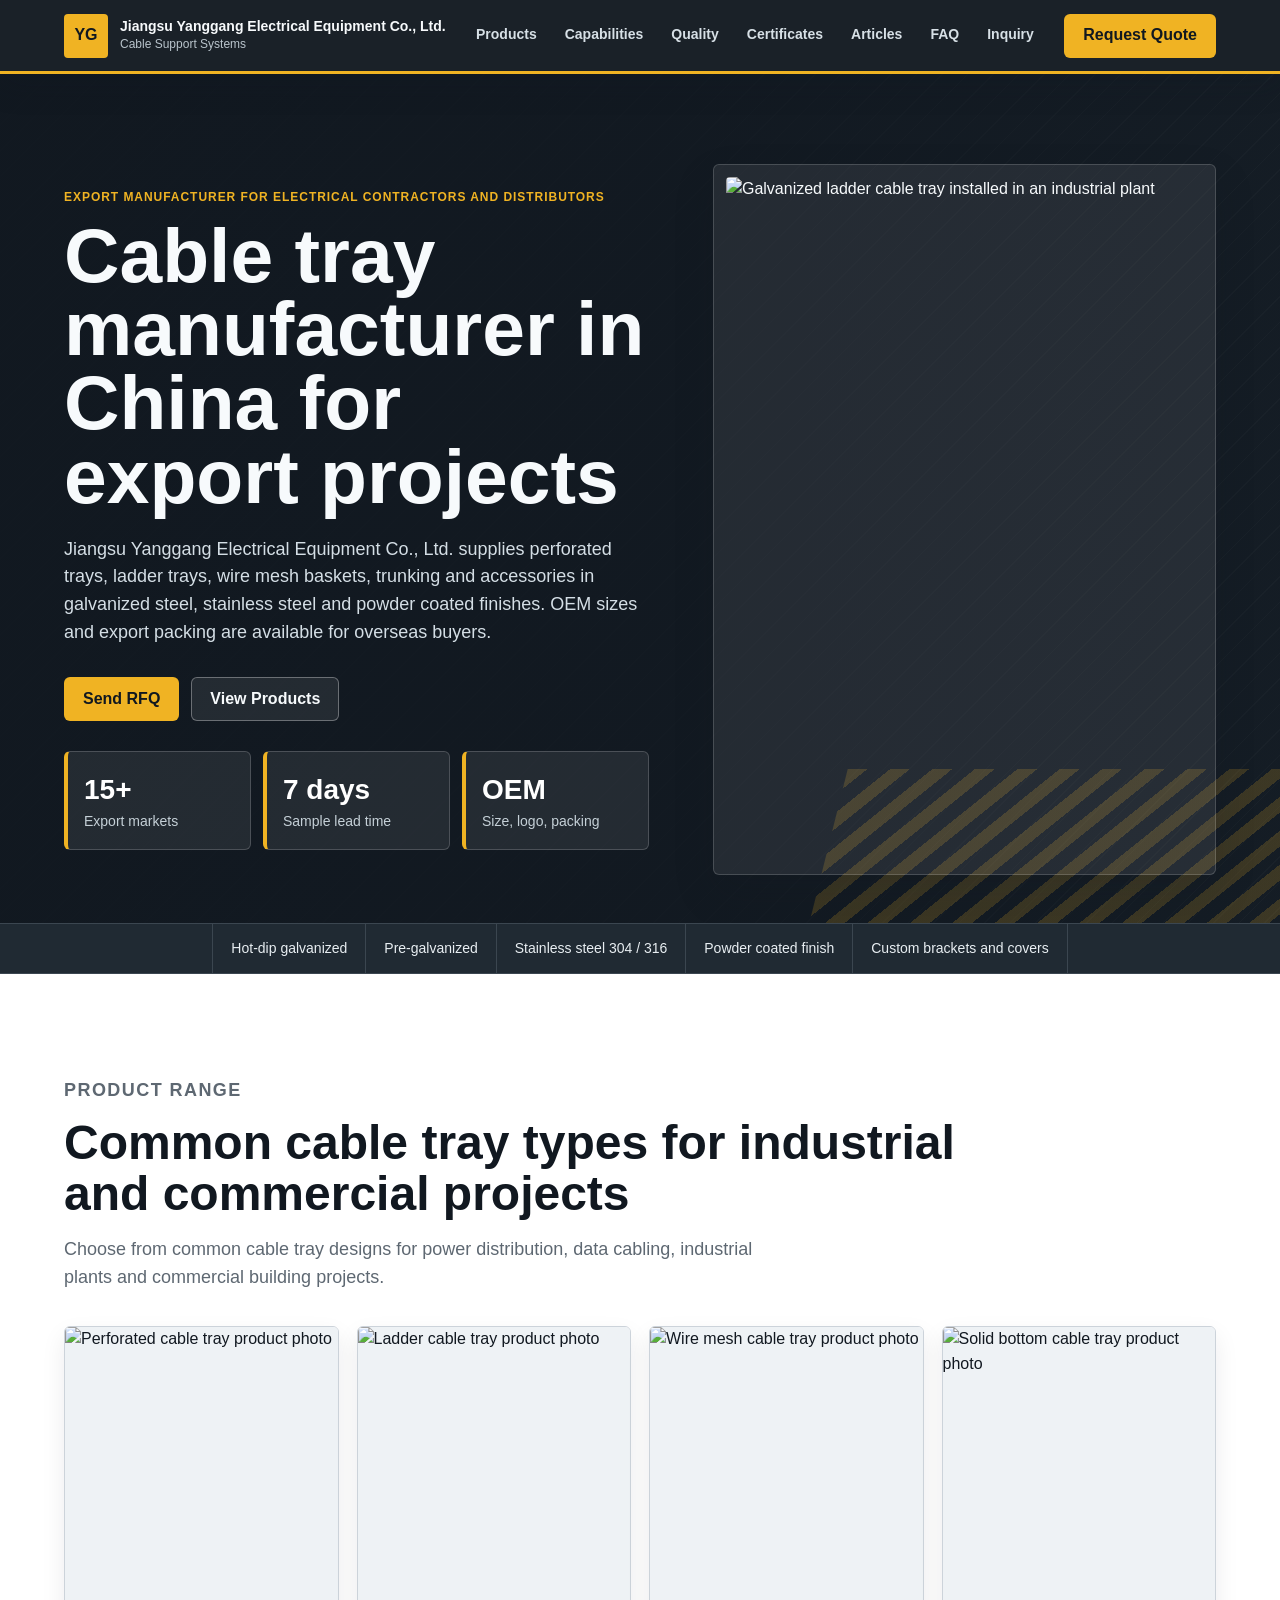
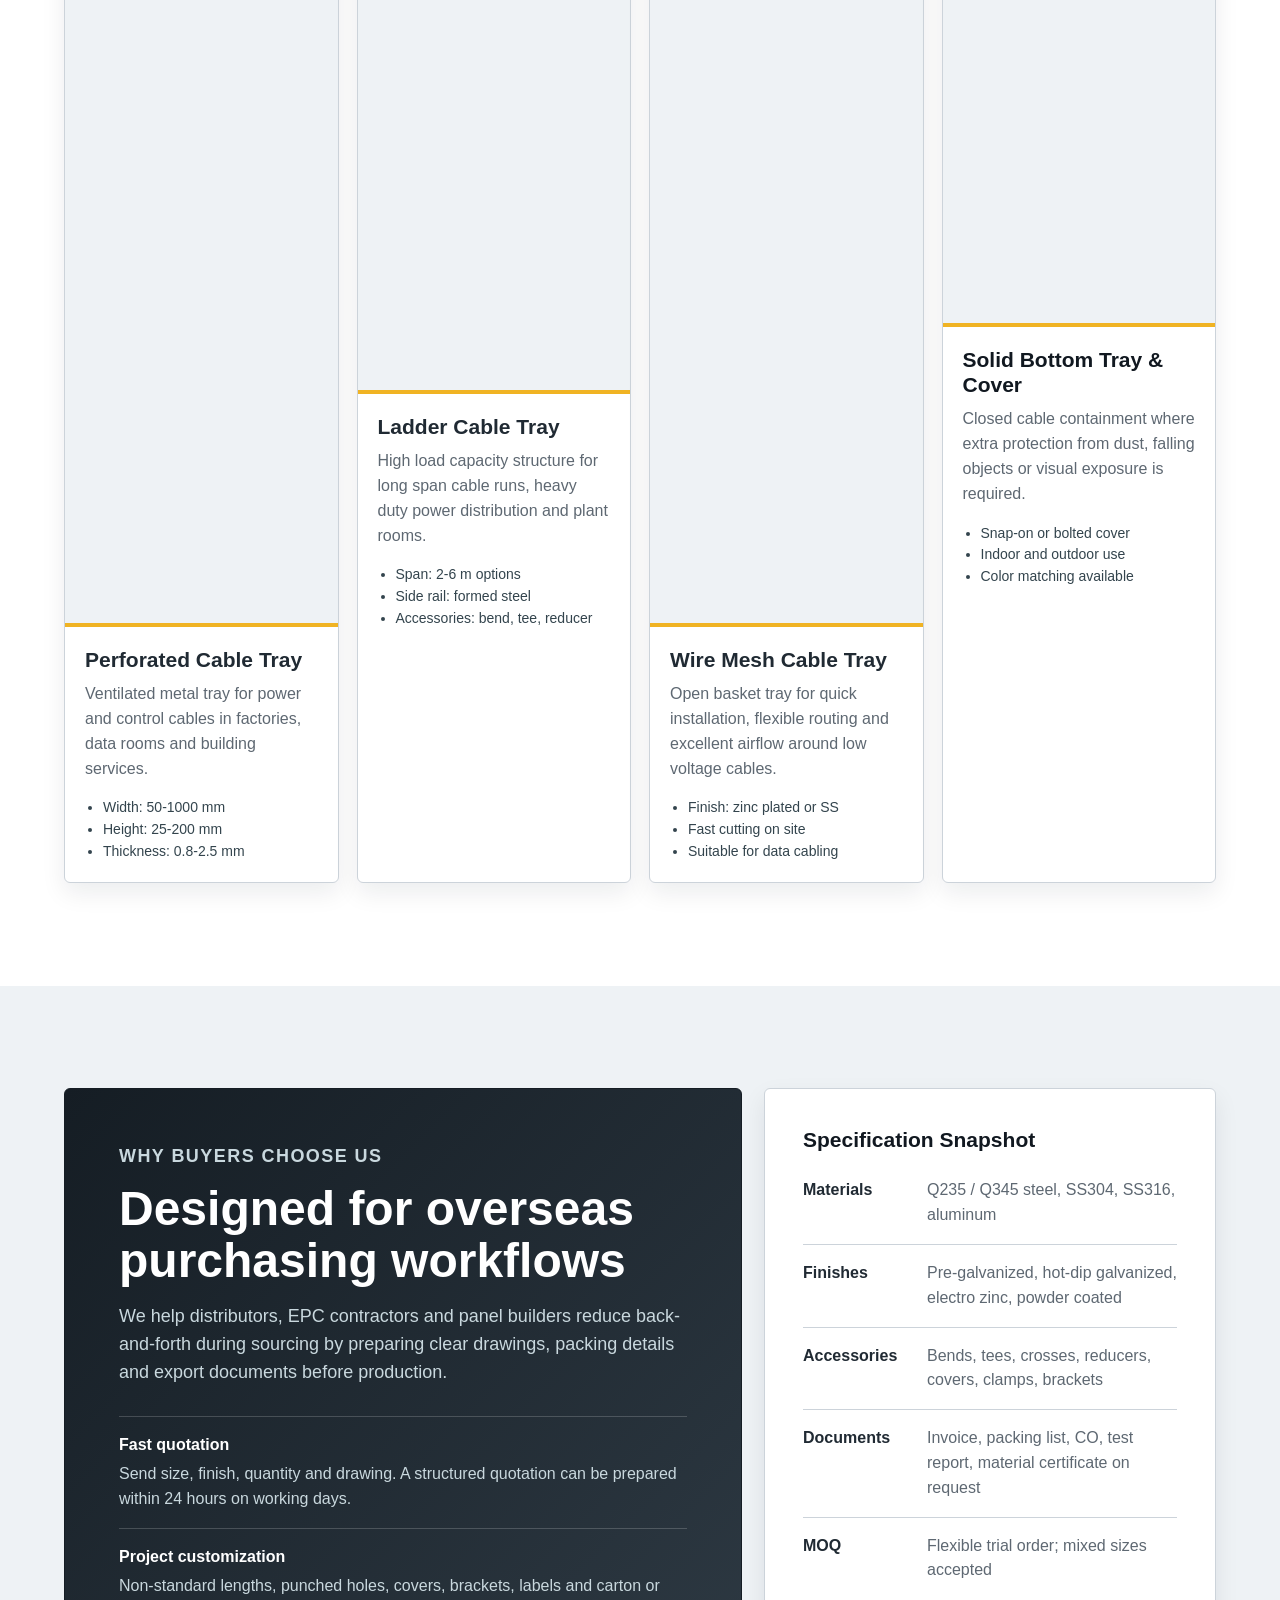
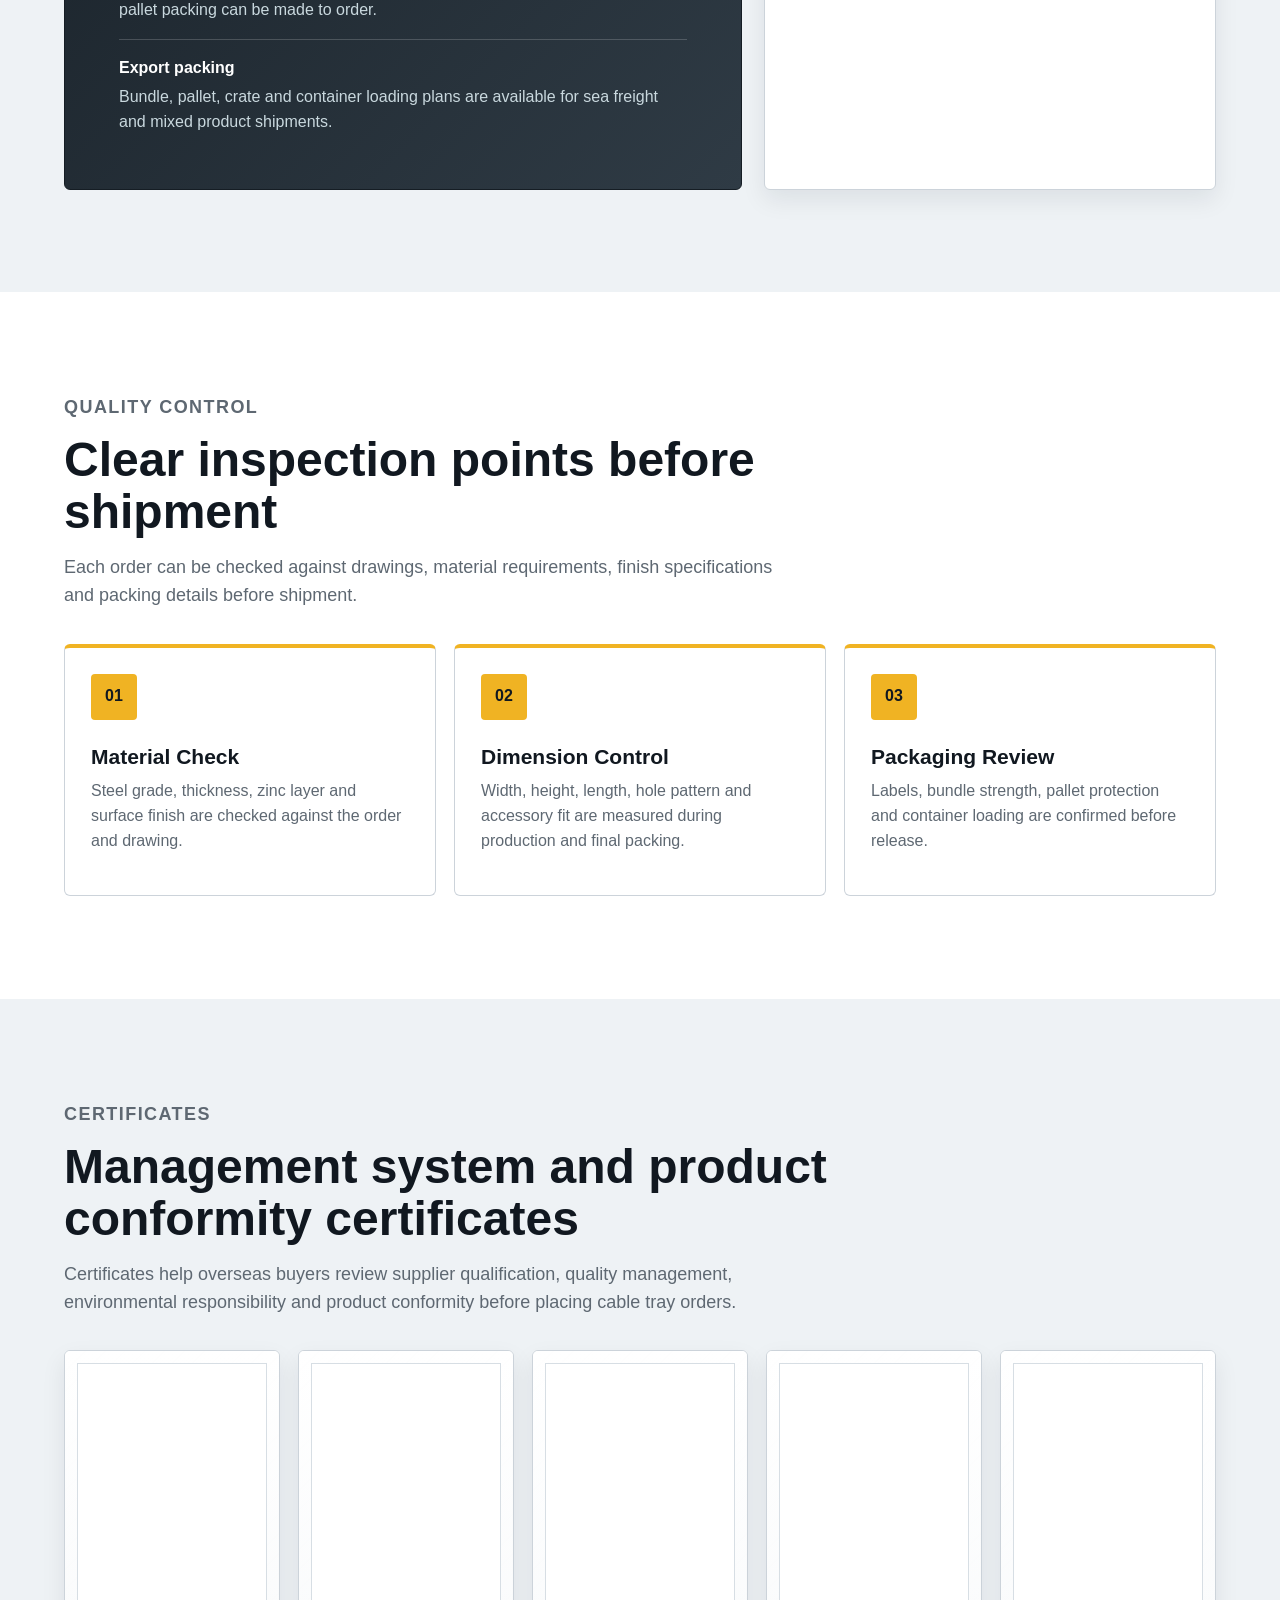
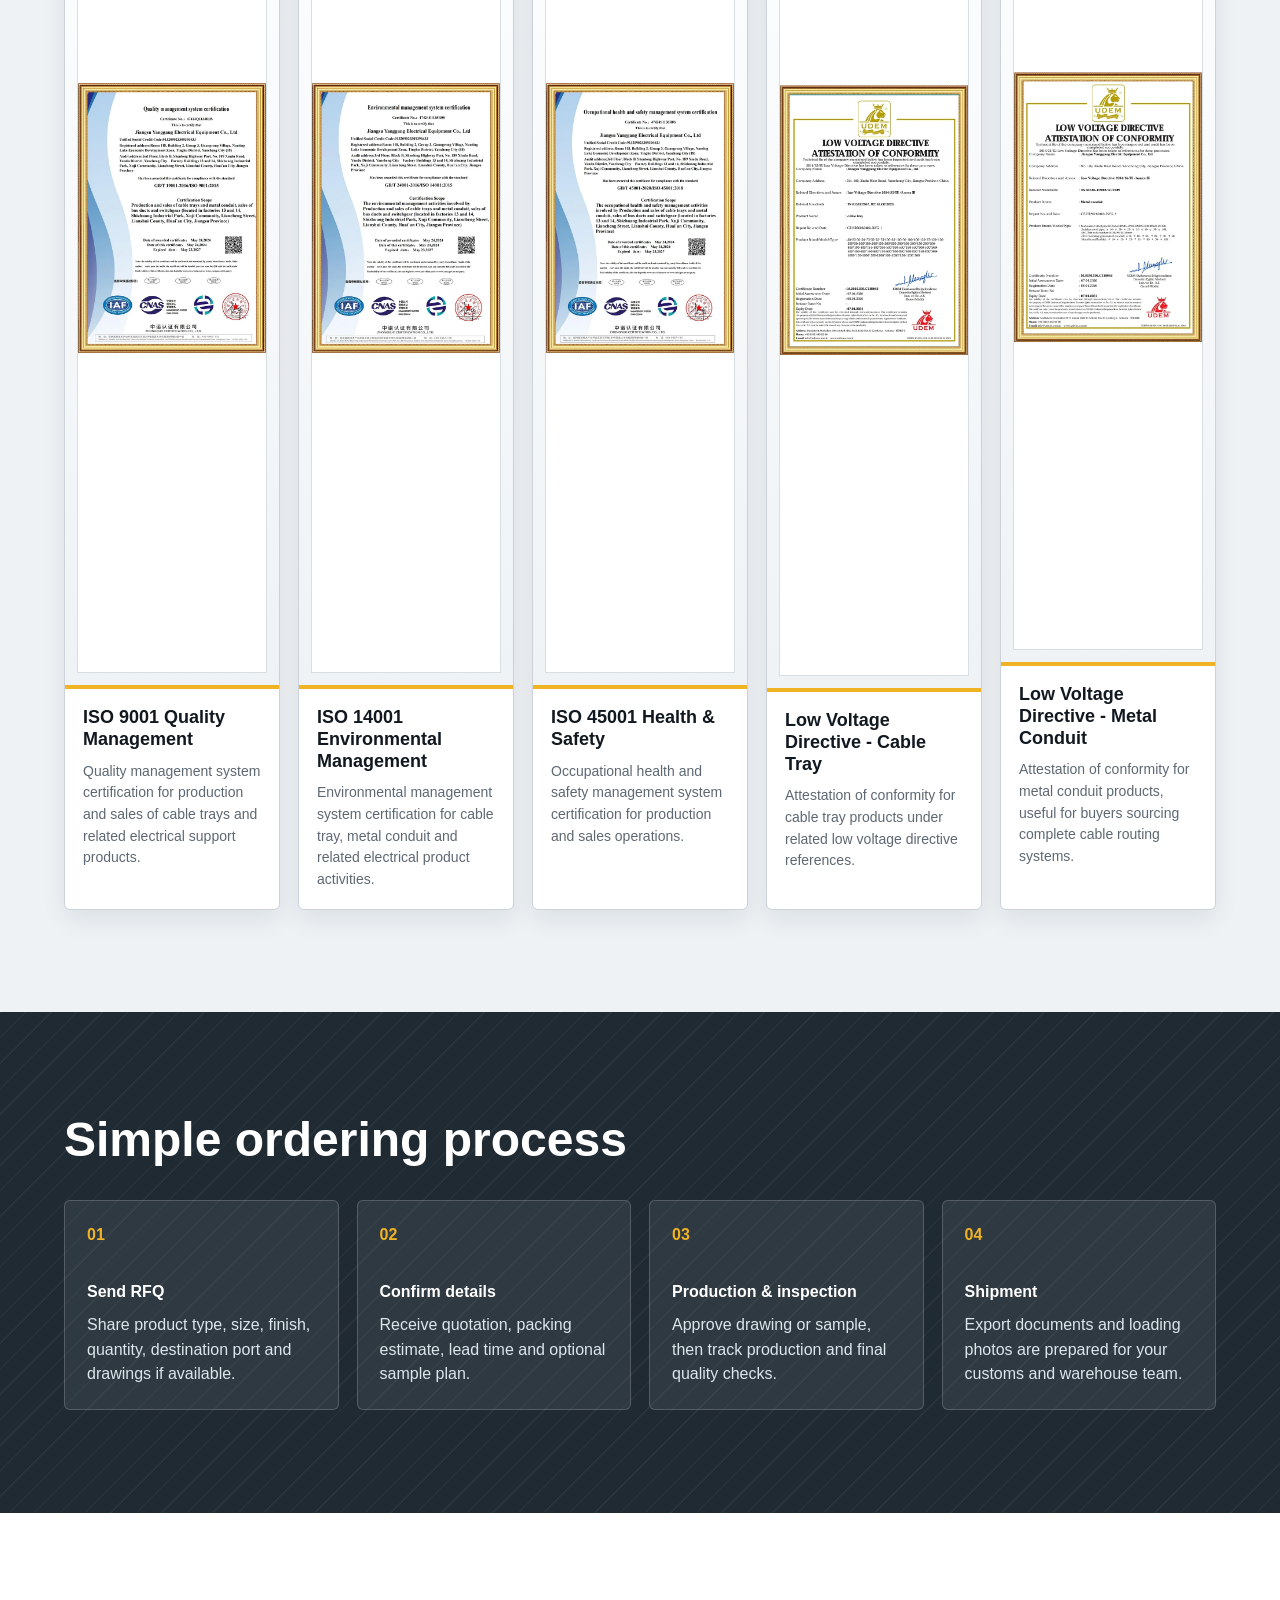
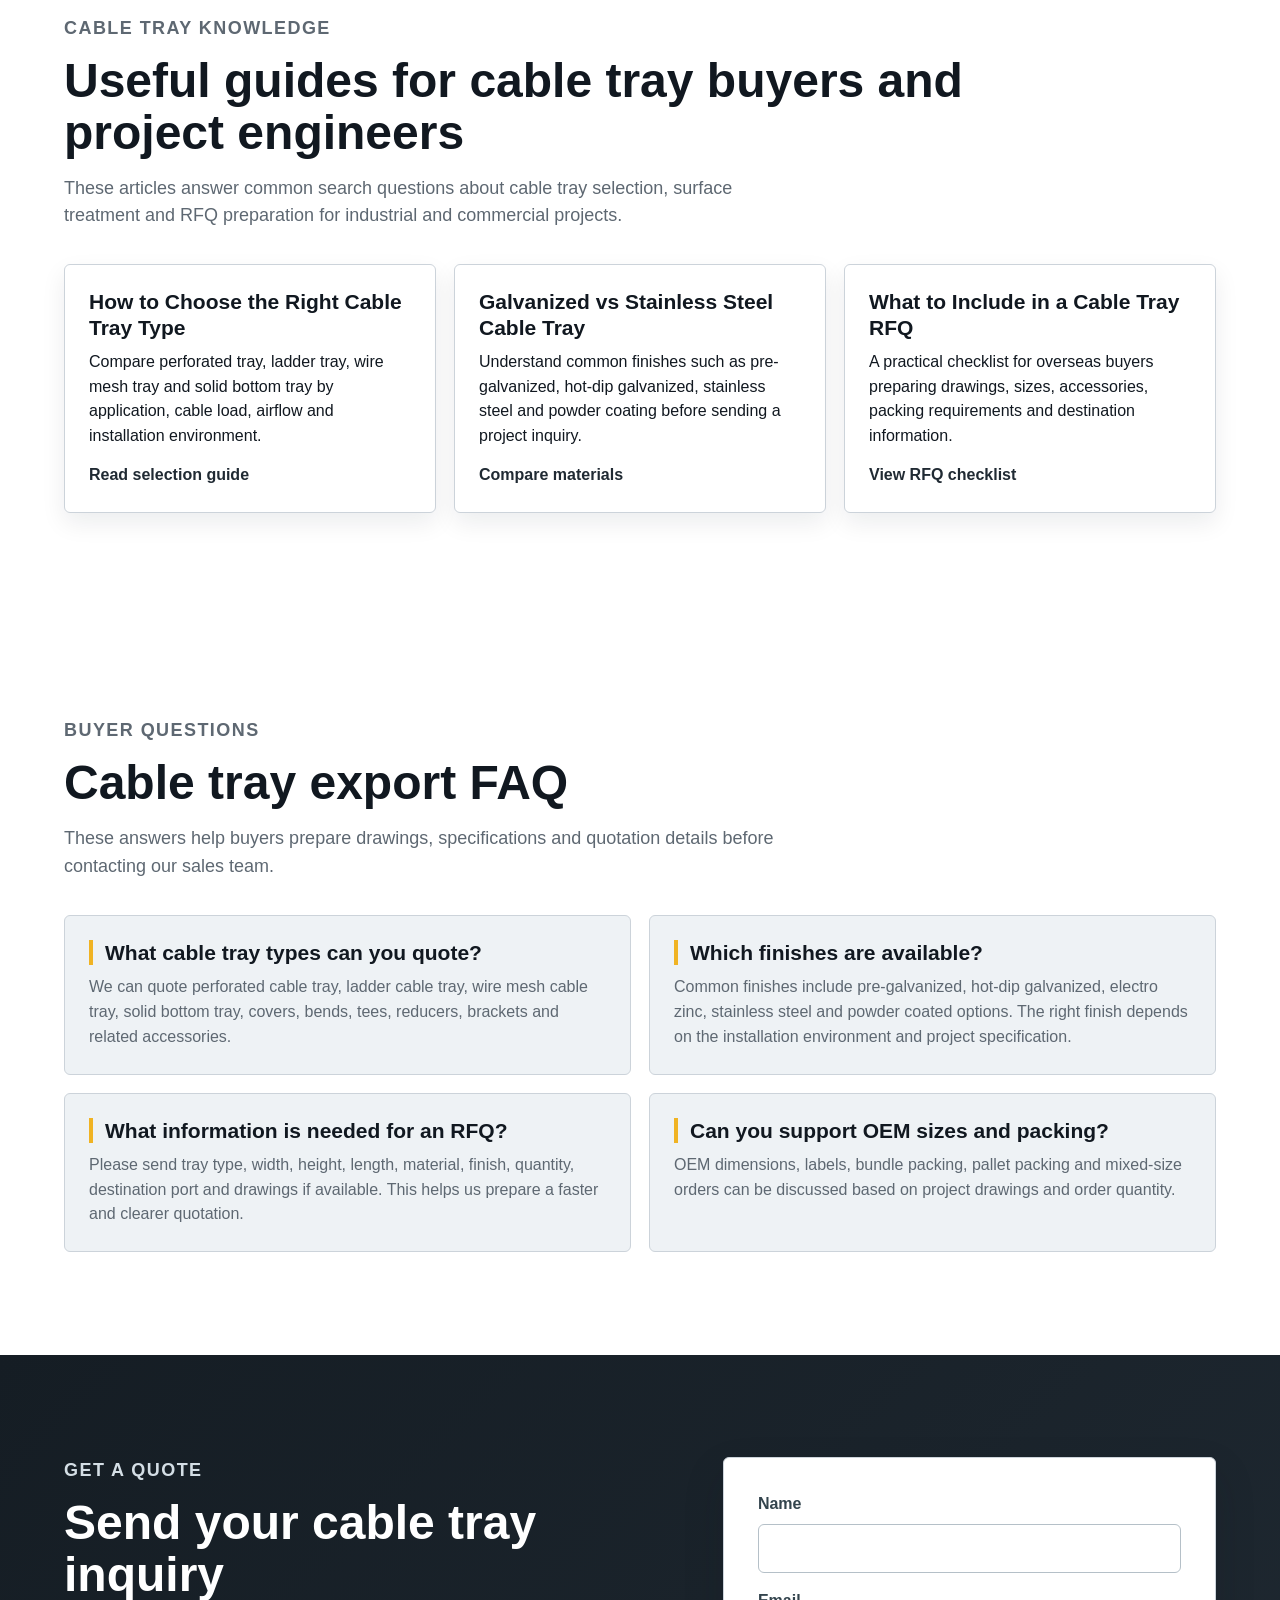
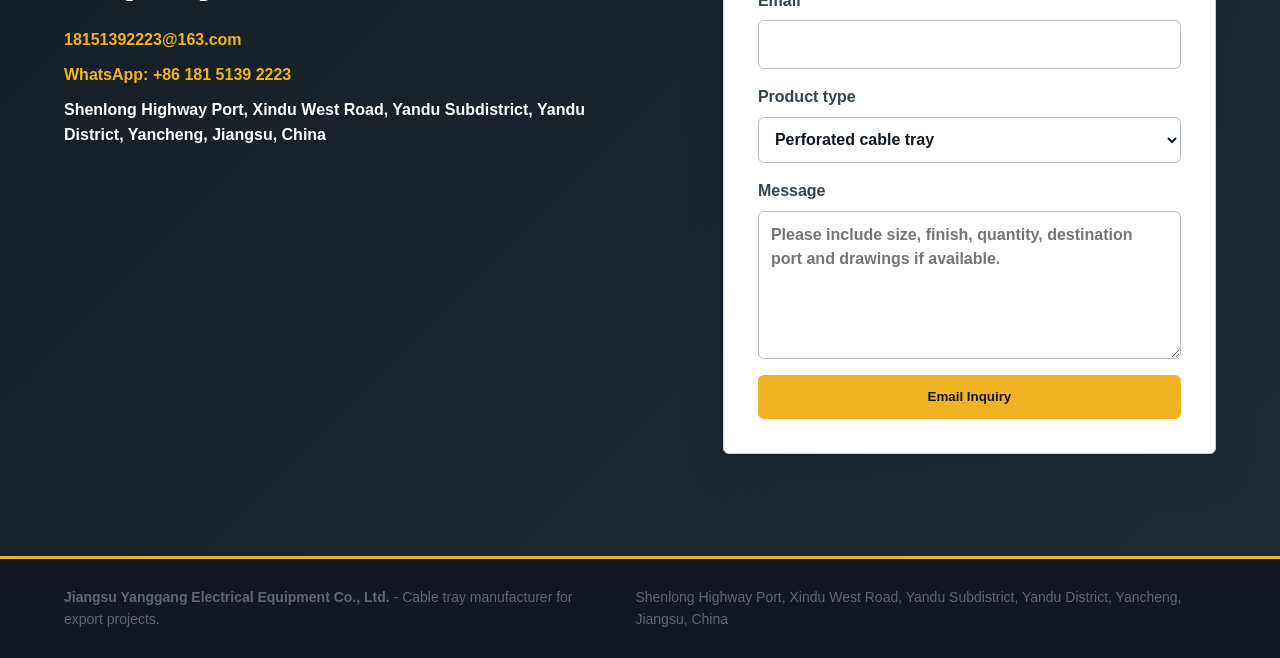
==== commit 2be1caea: "Replace product images on pages Use new product photos for homepage cards and product page hero visu" ====
--- a/index.html
+++ b/index.html
@@ -127,7 +127,7 @@
         </div>
         <div class="product-grid">
           <article class="product-card">
-            <img src="assets/product-perforated.svg" width="720" height="520" loading="lazy" alt="Perforated galvanized cable tray for industrial wiring">
+            <img src="assets/product-perforated-tray.jpg" width="1400" height="900" loading="lazy" alt="Perforated cable tray product photo">
             <div>
               <h3><a href="perforated-cable-tray.html">Perforated Cable Tray</a></h3>
               <p>Ventilated metal tray for power and control cables in factories, data rooms and building services.</p>
@@ -139,7 +139,7 @@
             </div>
           </article>
           <article class="product-card">
-            <img src="assets/product-ladder.svg" width="720" height="520" loading="lazy" alt="Heavy duty ladder cable tray for power cable routing">
+            <img src="assets/product-ladder-tray.jpg" width="1000" height="667" loading="lazy" alt="Ladder cable tray product photo">
             <div>
               <h3><a href="ladder-cable-tray.html">Ladder Cable Tray</a></h3>
               <p>High load capacity structure for long span cable runs, heavy duty power distribution and plant rooms.</p>
@@ -151,7 +151,7 @@
             </div>
           </article>
           <article class="product-card">
-            <img src="assets/product-wire-mesh.svg" width="720" height="520" loading="lazy" alt="Wire mesh cable tray for data and low voltage cables">
+            <img src="assets/product-wire-mesh-tray.jpg" width="1200" height="900" loading="lazy" alt="Wire mesh cable tray product photo">
             <div>
               <h3><a href="wire-mesh-cable-tray.html">Wire Mesh Cable Tray</a></h3>
               <p>Open basket tray for quick installation, flexible routing and excellent airflow around low voltage cables.</p>
@@ -163,7 +163,7 @@
             </div>
           </article>
           <article class="product-card">
-            <img src="assets/product-solid-bottom.svg" width="720" height="520" loading="lazy" alt="Solid bottom cable tray with protective cover">
+            <img src="assets/product-solid-bottom-tray.jpg" width="800" height="600" loading="lazy" alt="Solid bottom cable tray product photo">
             <div>
               <h3>Solid Bottom Tray & Cover</h3>
               <p>Closed cable containment where extra protection from dust, falling objects or visual exposure is required.</p>
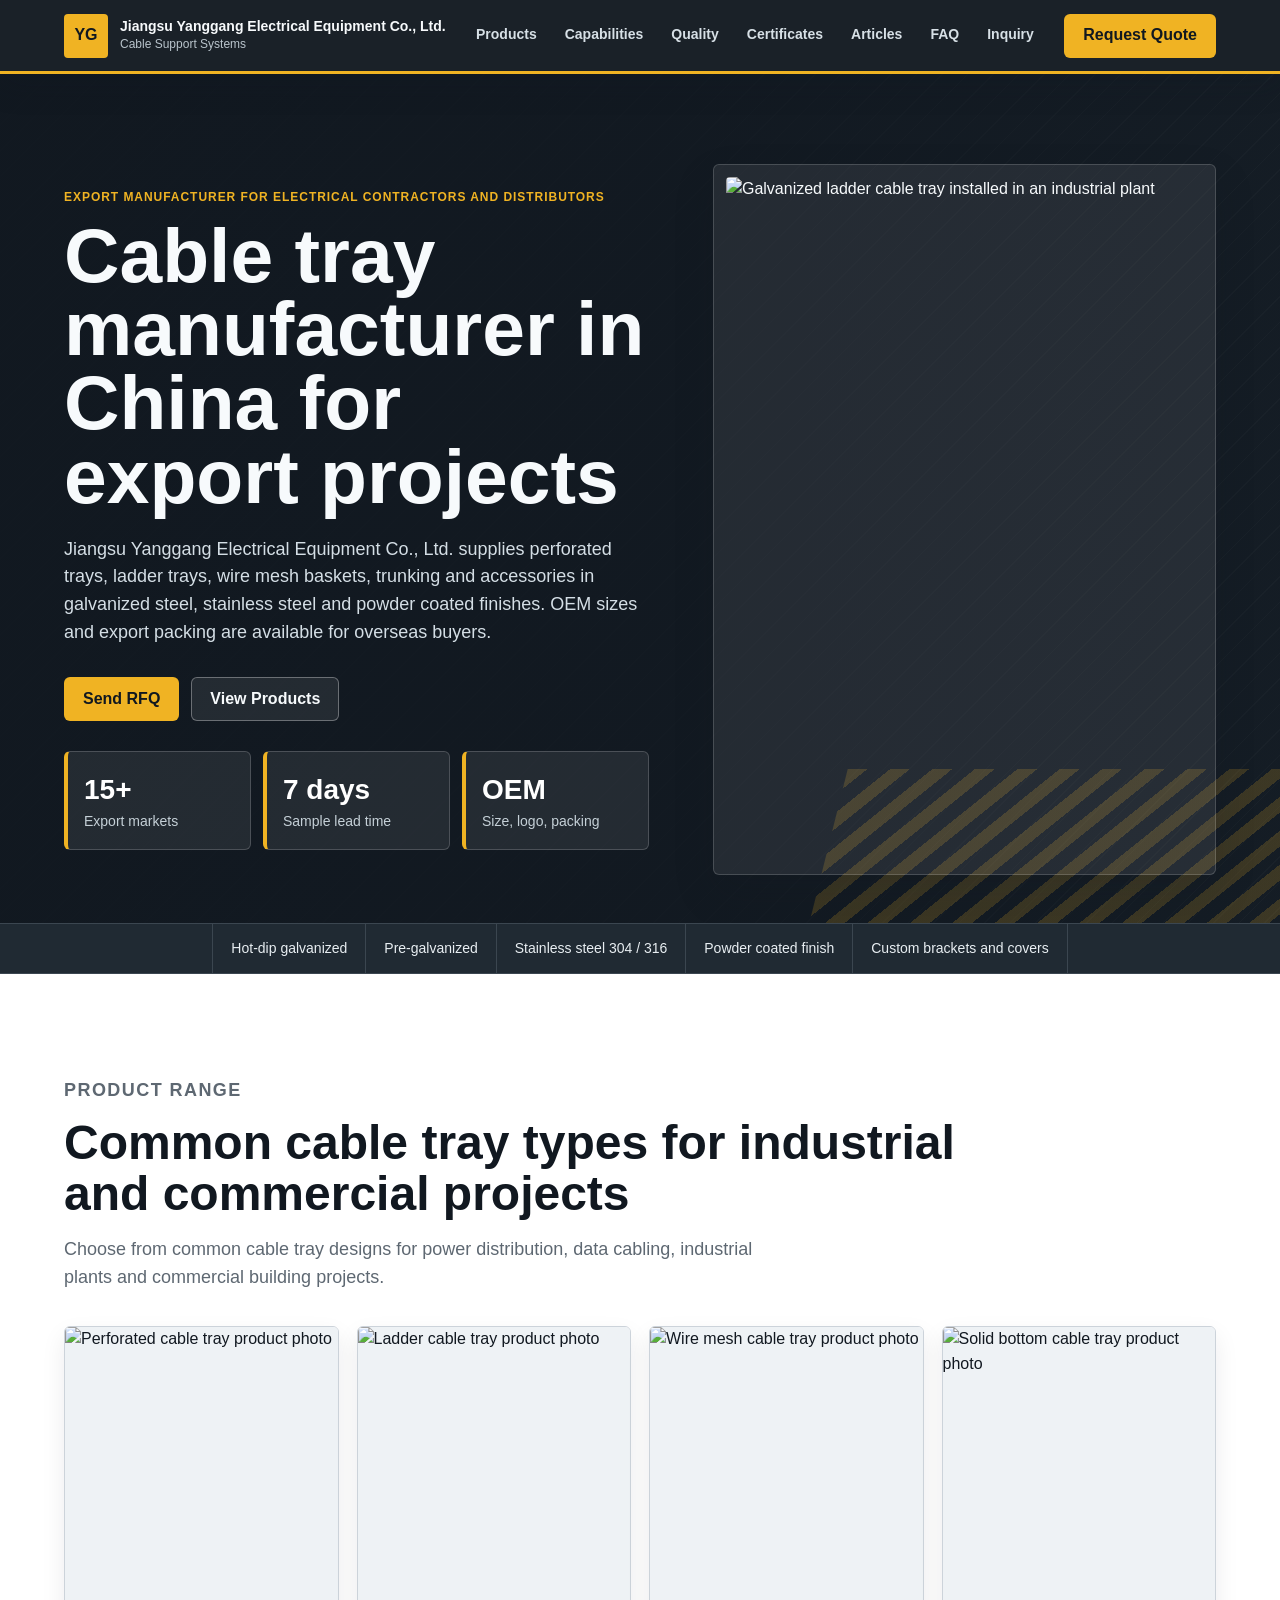
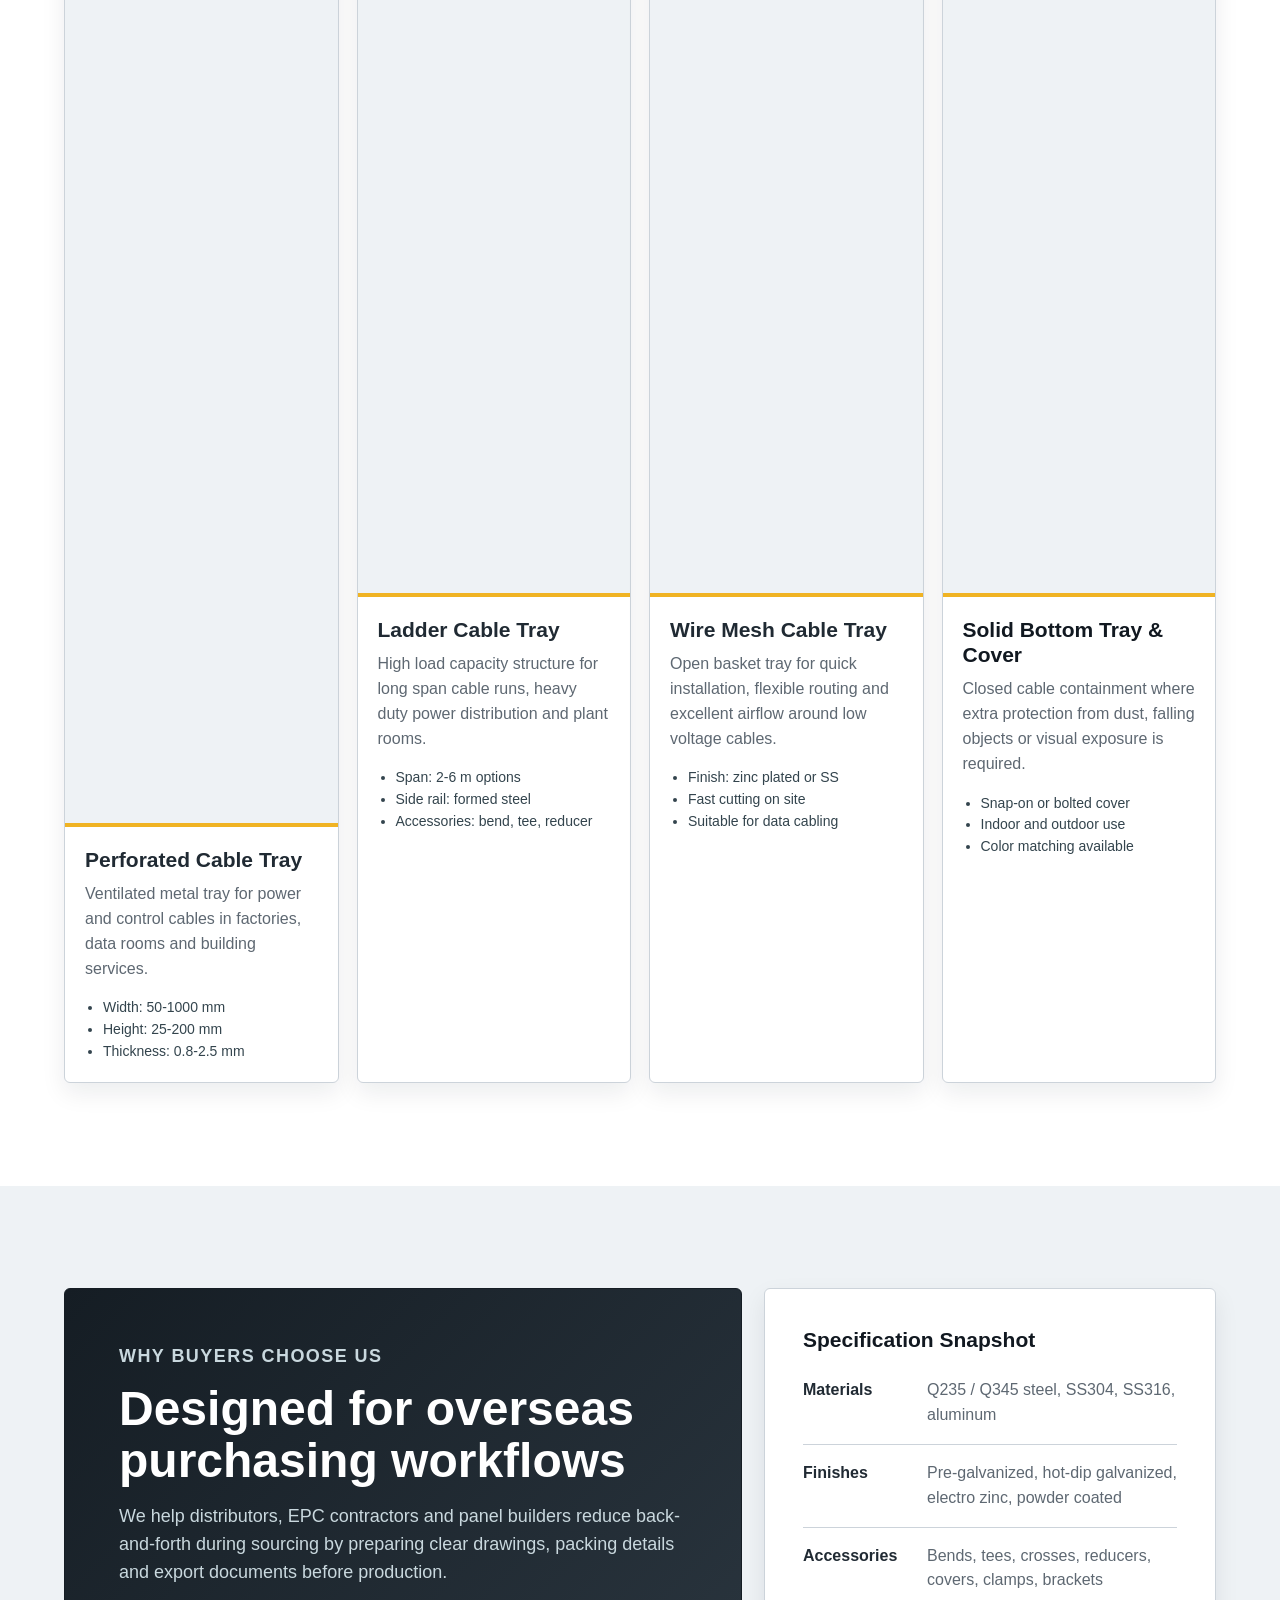
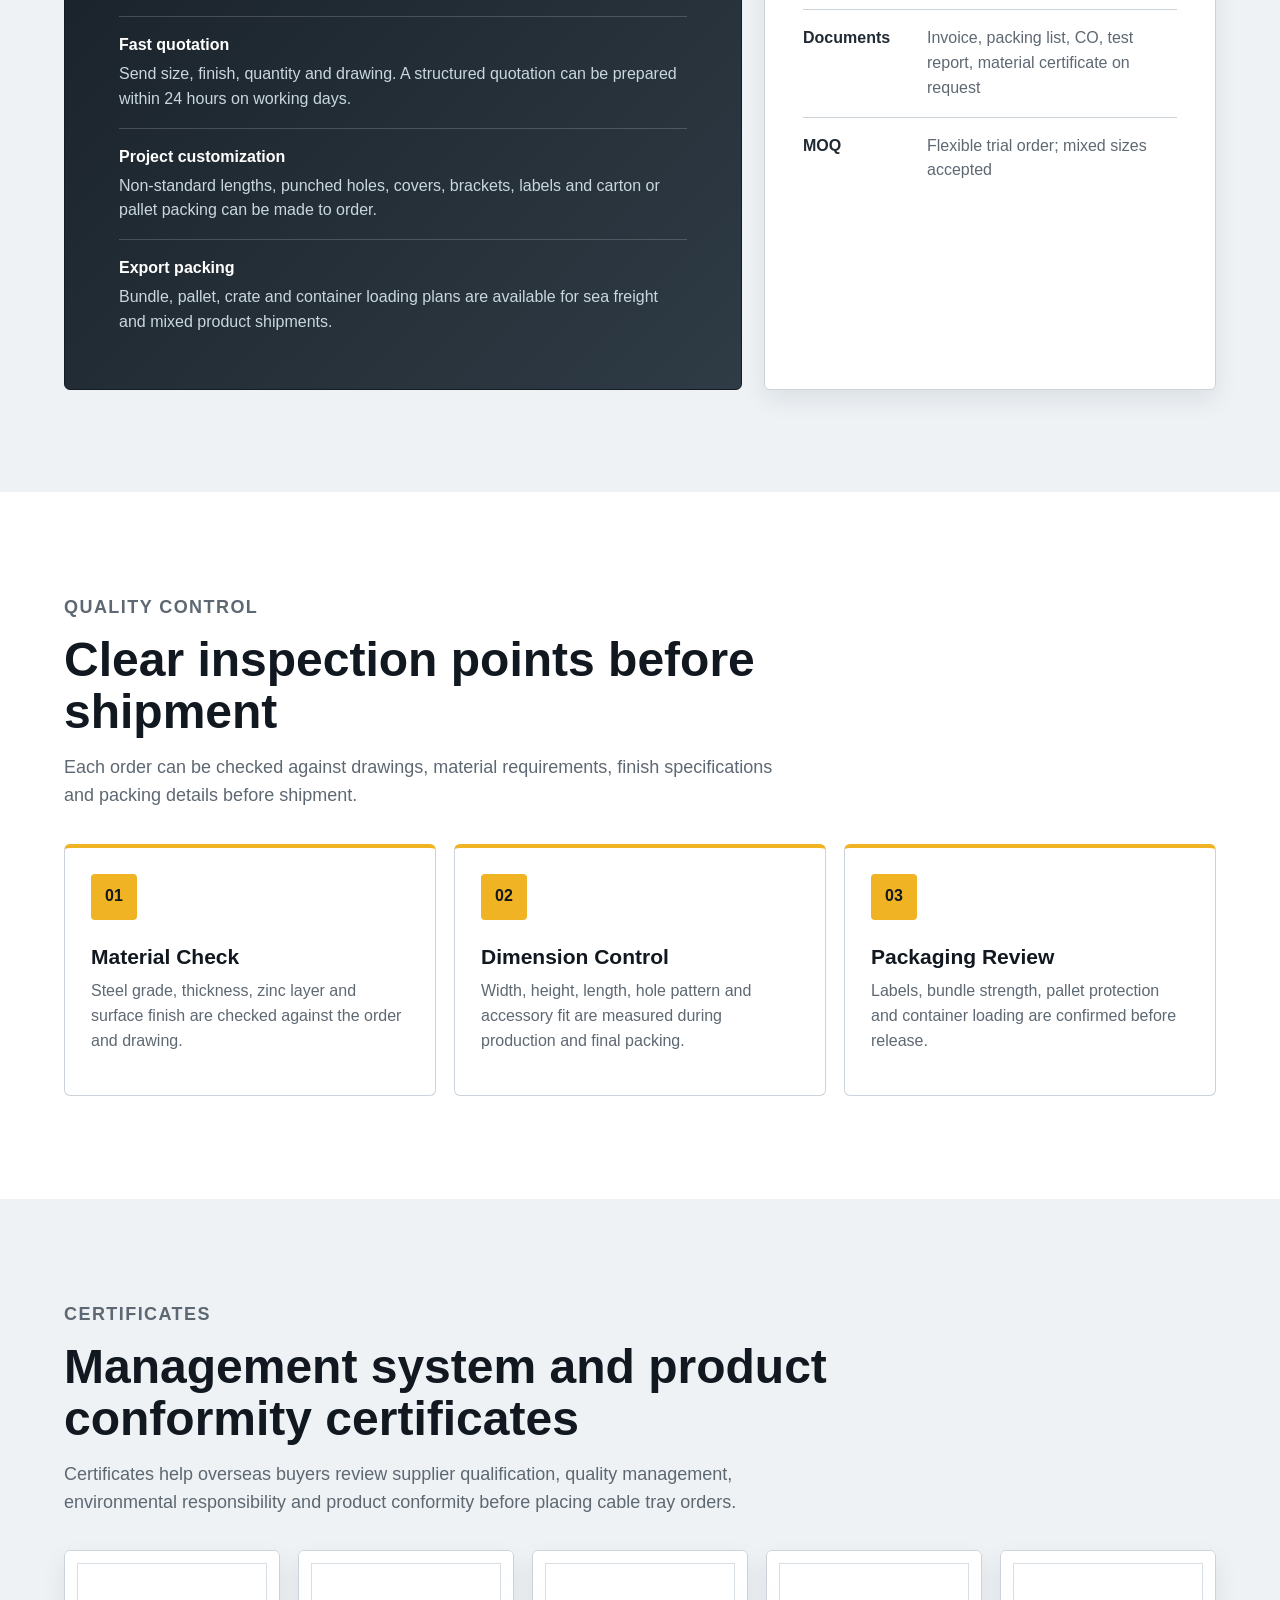
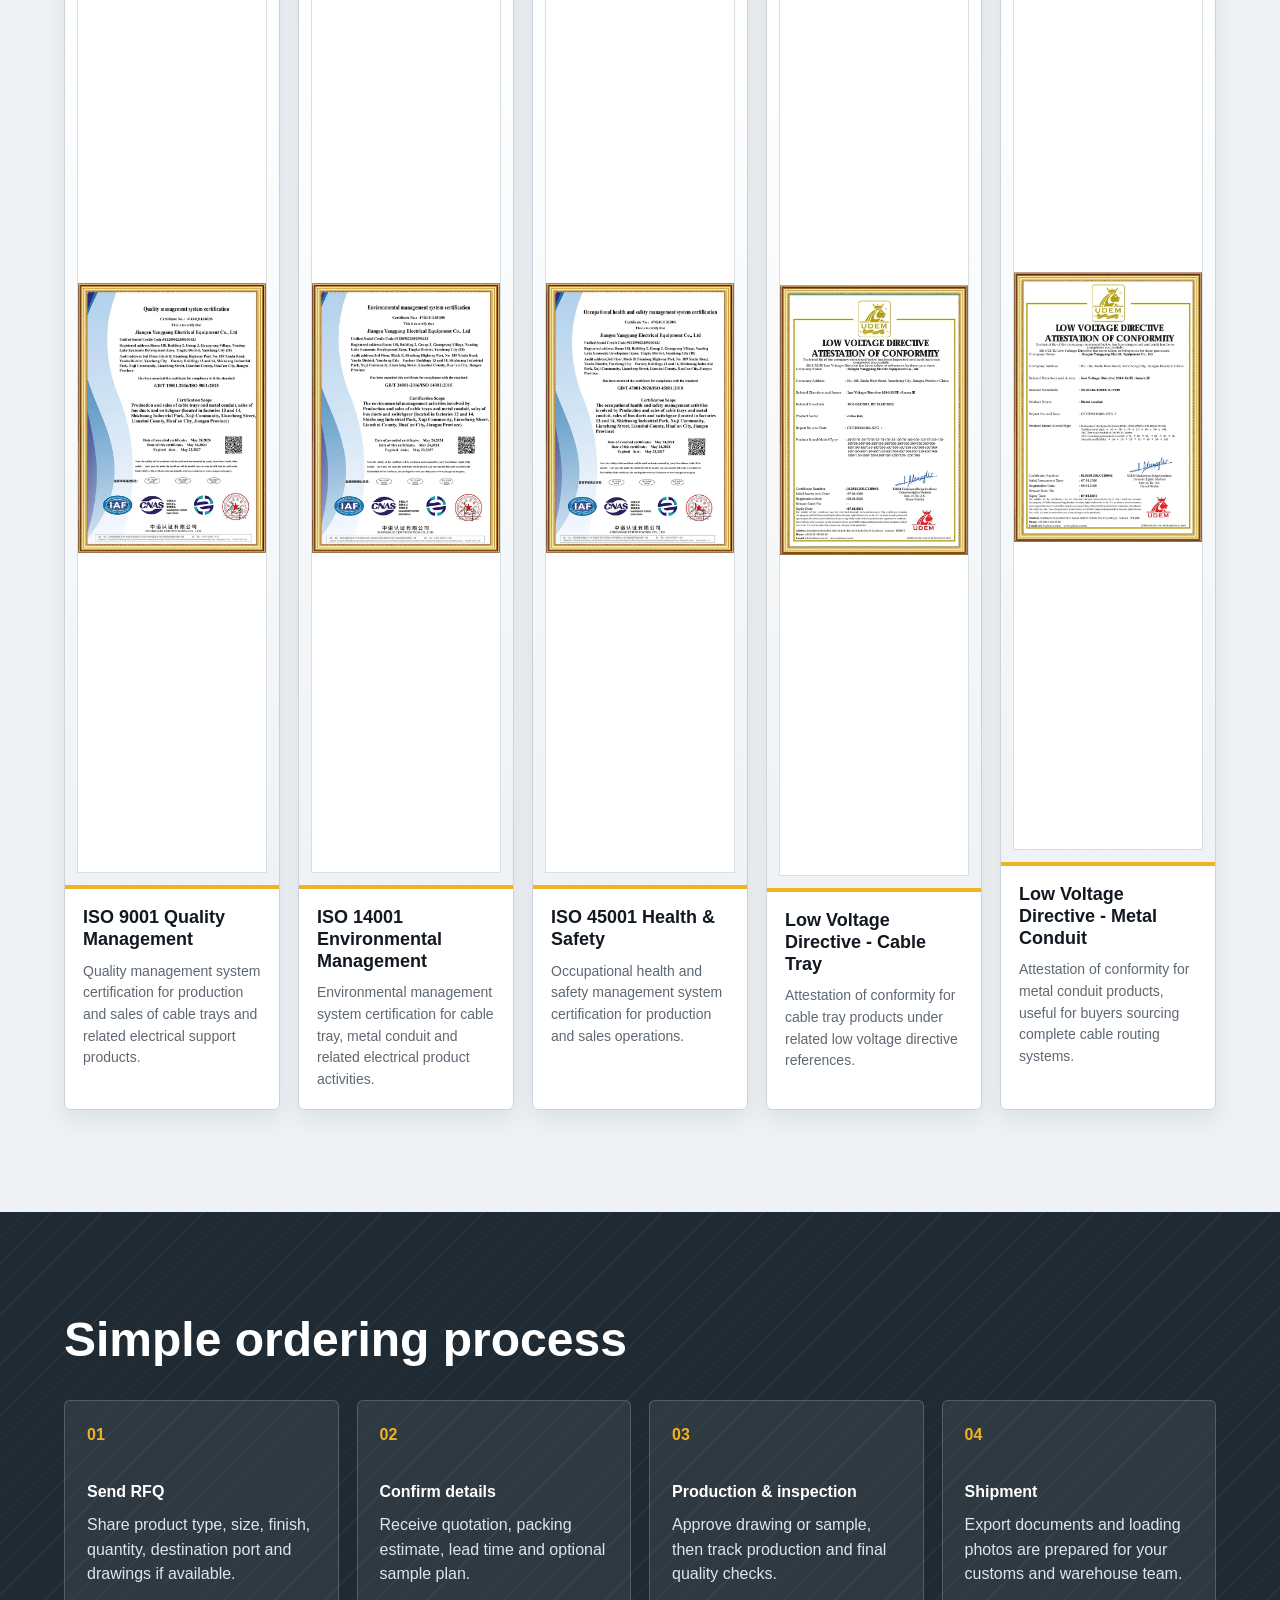
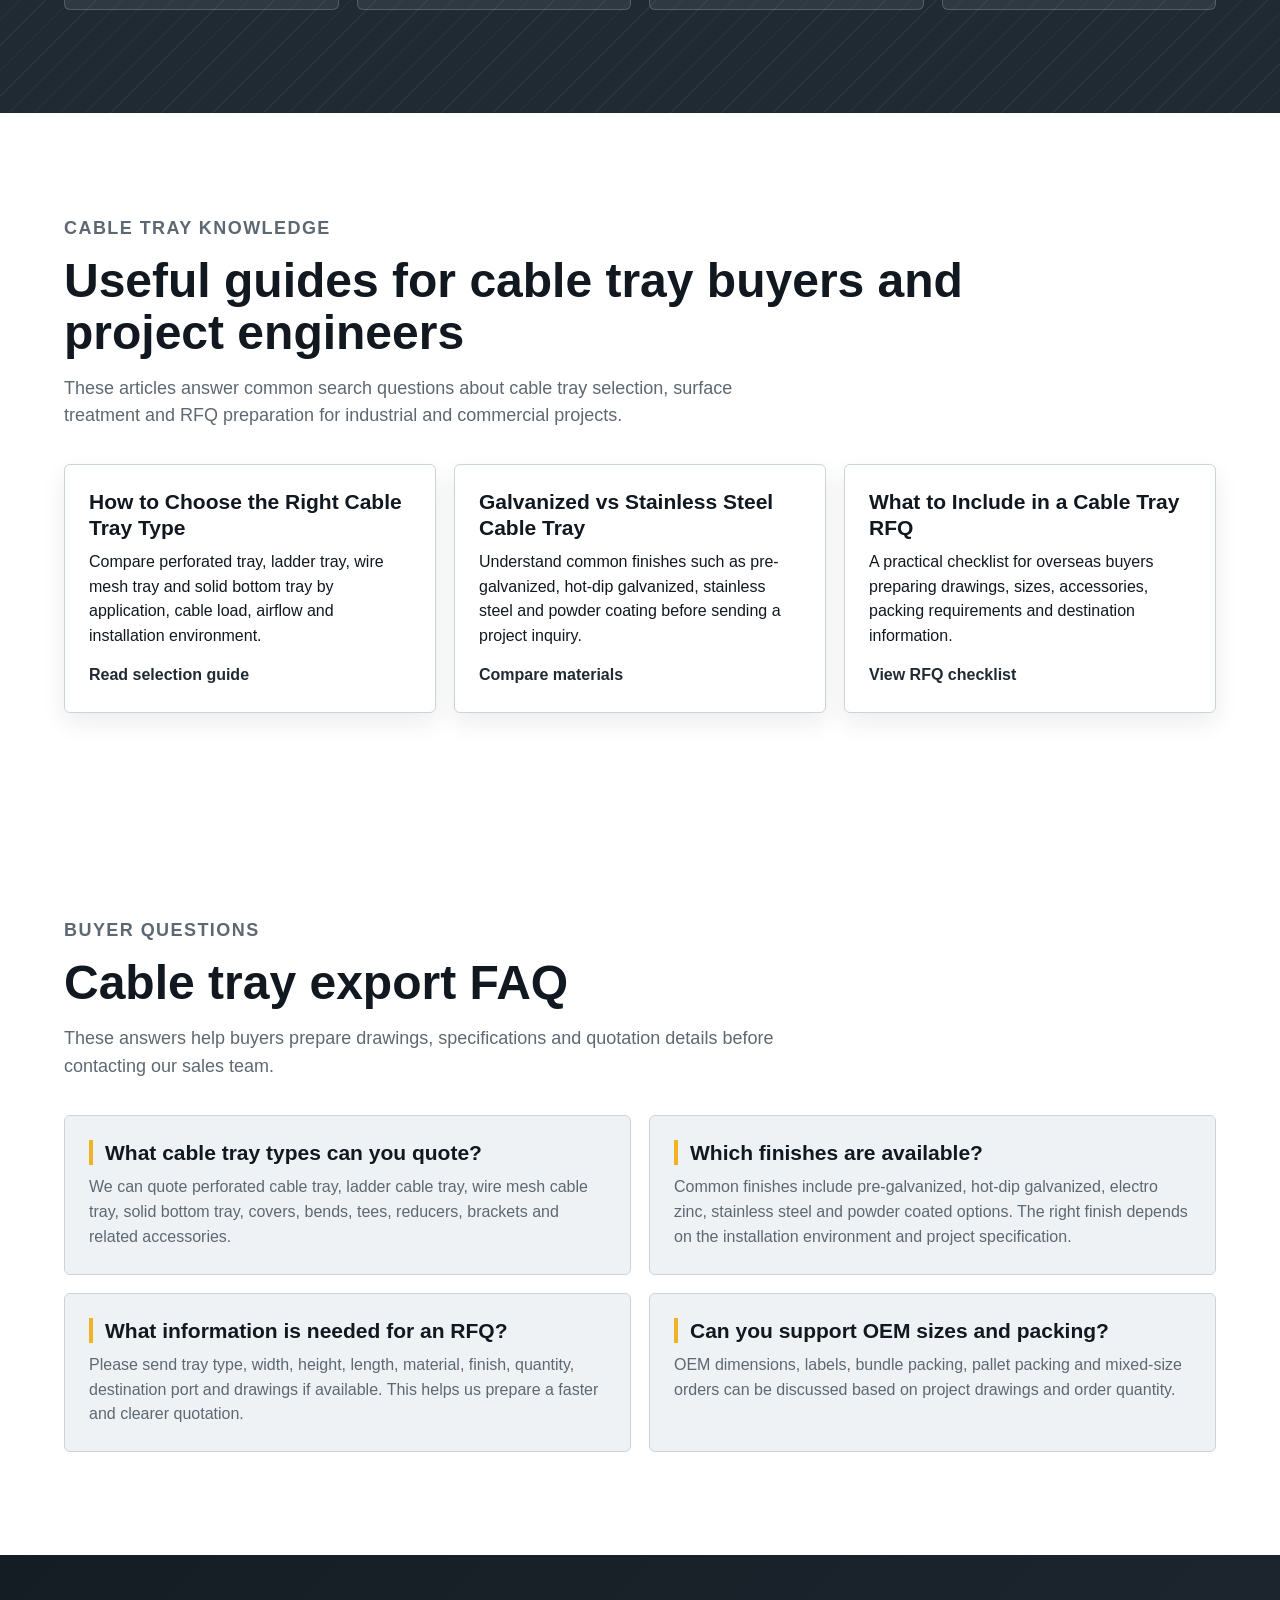
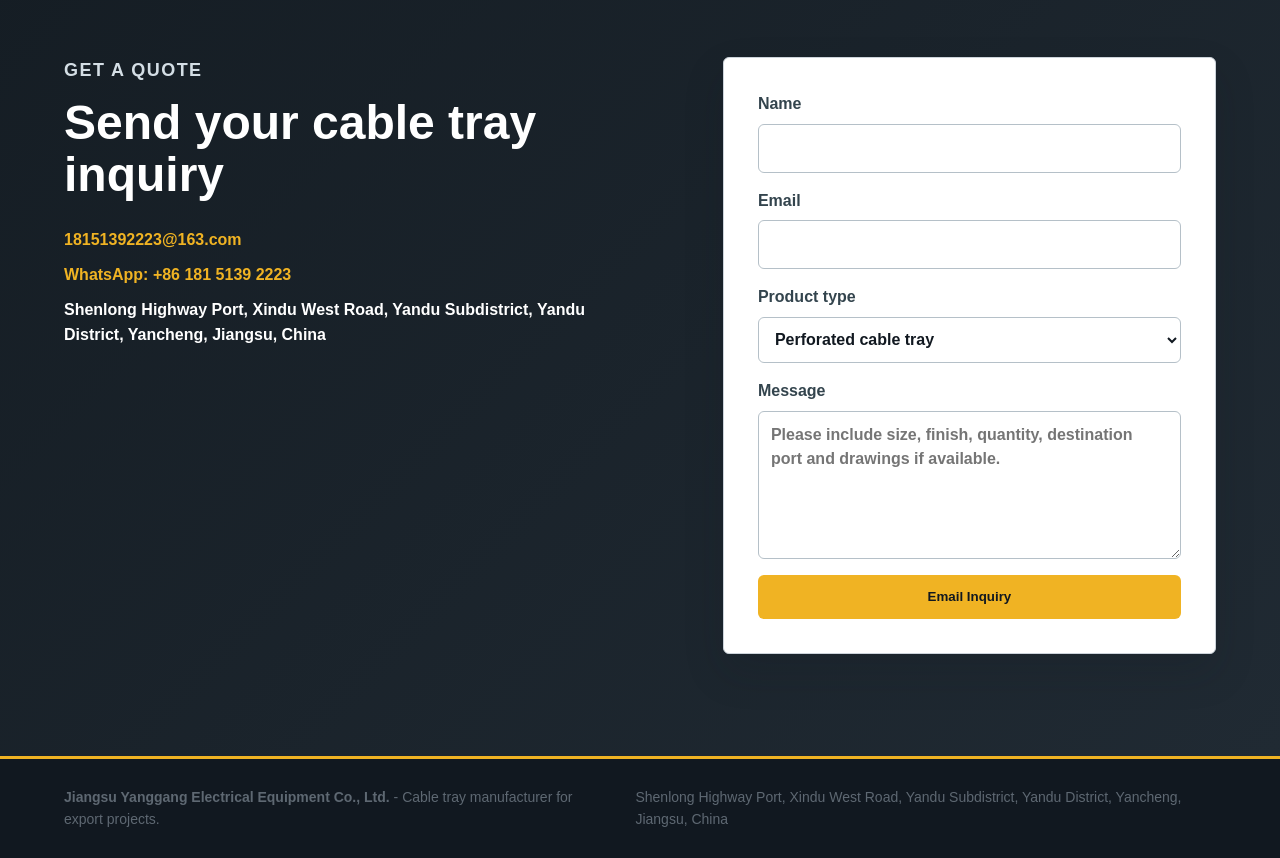
==== commit 4f02937a: "SEO title and sitemap refresh Refresh homepage title/description and update sitemap lastmod dates fo" ====
--- a/index.html
+++ b/index.html
@@ -4,17 +4,17 @@
   <head>
     <meta charset="utf-8">
     <meta name="viewport" content="width=device-width, initial-scale=1">
-    <title>Cable Tray Manufacturer China | Jiangsu Yanggang</title>
-    <meta name="description" content="Jiangsu Yanggang Electrical Equipment supplies perforated, ladder, wire mesh and galvanized cable tray systems for export projects. Send drawings for a fast RFQ.">
+    <title>Cable Tray Manufacturer & Supplier in China | Jiangsu Yanggang</title>
+    <meta name="description" content="Jiangsu Yanggang Electrical Equipment is a cable tray manufacturer and supplier in China for export projects. Perforated, ladder, wire mesh and galvanized tray RFQs welcome.">
     <meta name="robots" content="index, follow">
     <link rel="canonical" href="https://ygdqjt.github.io/cable-tray-website/">
     <meta property="og:type" content="website">
     <meta property="og:url" content="https://ygdqjt.github.io/cable-tray-website/">
-    <meta property="og:title" content="Cable Tray Manufacturer China | Jiangsu Yanggang">
+    <meta property="og:title" content="Cable Tray Manufacturer & Supplier in China | Jiangsu Yanggang">
     <meta property="og:description" content="Export-ready cable tray systems including perforated tray, ladder tray, wire mesh tray, trunking and accessories.">
     <meta property="og:site_name" content="Jiangsu Yanggang Electrical Equipment Co., Ltd.">
     <meta name="twitter:card" content="summary_large_image">
-    <meta name="twitter:title" content="Cable Tray Manufacturer China | Jiangsu Yanggang">
+    <meta name="twitter:title" content="Cable Tray Manufacturer & Supplier in China | Jiangsu Yanggang">
     <meta name="twitter:description" content="Perforated, ladder, wire mesh and galvanized cable tray systems for overseas buyers.">
     <link rel="icon" href="assets/favicon.svg" type="image/svg+xml">
     <link rel="stylesheet" href="styles.css">
@@ -127,7 +127,7 @@
         </div>
         <div class="product-grid">
           <article class="product-card">
-            <img src="assets/product-perforated-tray.jpg" width="1400" height="900" loading="lazy" alt="Perforated cable tray product photo">
+            <img src="assets/product-perforated-tray-hd.png" width="1600" height="1100" loading="lazy" alt="Perforated cable tray product photo">
             <div>
               <h3><a href="perforated-cable-tray.html">Perforated Cable Tray</a></h3>
               <p>Ventilated metal tray for power and control cables in factories, data rooms and building services.</p>
@@ -139,7 +139,7 @@
             </div>
           </article>
           <article class="product-card">
-            <img src="assets/product-ladder-tray.jpg" width="1000" height="667" loading="lazy" alt="Ladder cable tray product photo">
+            <img src="assets/product-ladder-tray-hd.png" width="1200" height="870" loading="lazy" alt="Ladder cable tray product photo">
             <div>
               <h3><a href="ladder-cable-tray.html">Ladder Cable Tray</a></h3>
               <p>High load capacity structure for long span cable runs, heavy duty power distribution and plant rooms.</p>
@@ -151,7 +151,7 @@
             </div>
           </article>
           <article class="product-card">
-            <img src="assets/product-wire-mesh-tray.jpg" width="1200" height="900" loading="lazy" alt="Wire mesh cable tray product photo">
+            <img src="assets/product-wire-mesh-tray-hd.png" width="1200" height="870" loading="lazy" alt="Wire mesh cable tray product photo">
             <div>
               <h3><a href="wire-mesh-cable-tray.html">Wire Mesh Cable Tray</a></h3>
               <p>Open basket tray for quick installation, flexible routing and excellent airflow around low voltage cables.</p>
@@ -163,7 +163,7 @@
             </div>
           </article>
           <article class="product-card">
-            <img src="assets/product-solid-bottom-tray.jpg" width="800" height="600" loading="lazy" alt="Solid bottom cable tray product photo">
+            <img src="assets/product-solid-bottom-tray-hd.png" width="1200" height="870" loading="lazy" alt="Solid bottom cable tray product photo">
             <div>
               <h3>Solid Bottom Tray & Cover</h3>
               <p>Closed cable containment where extra protection from dust, falling objects or visual exposure is required.</p>
